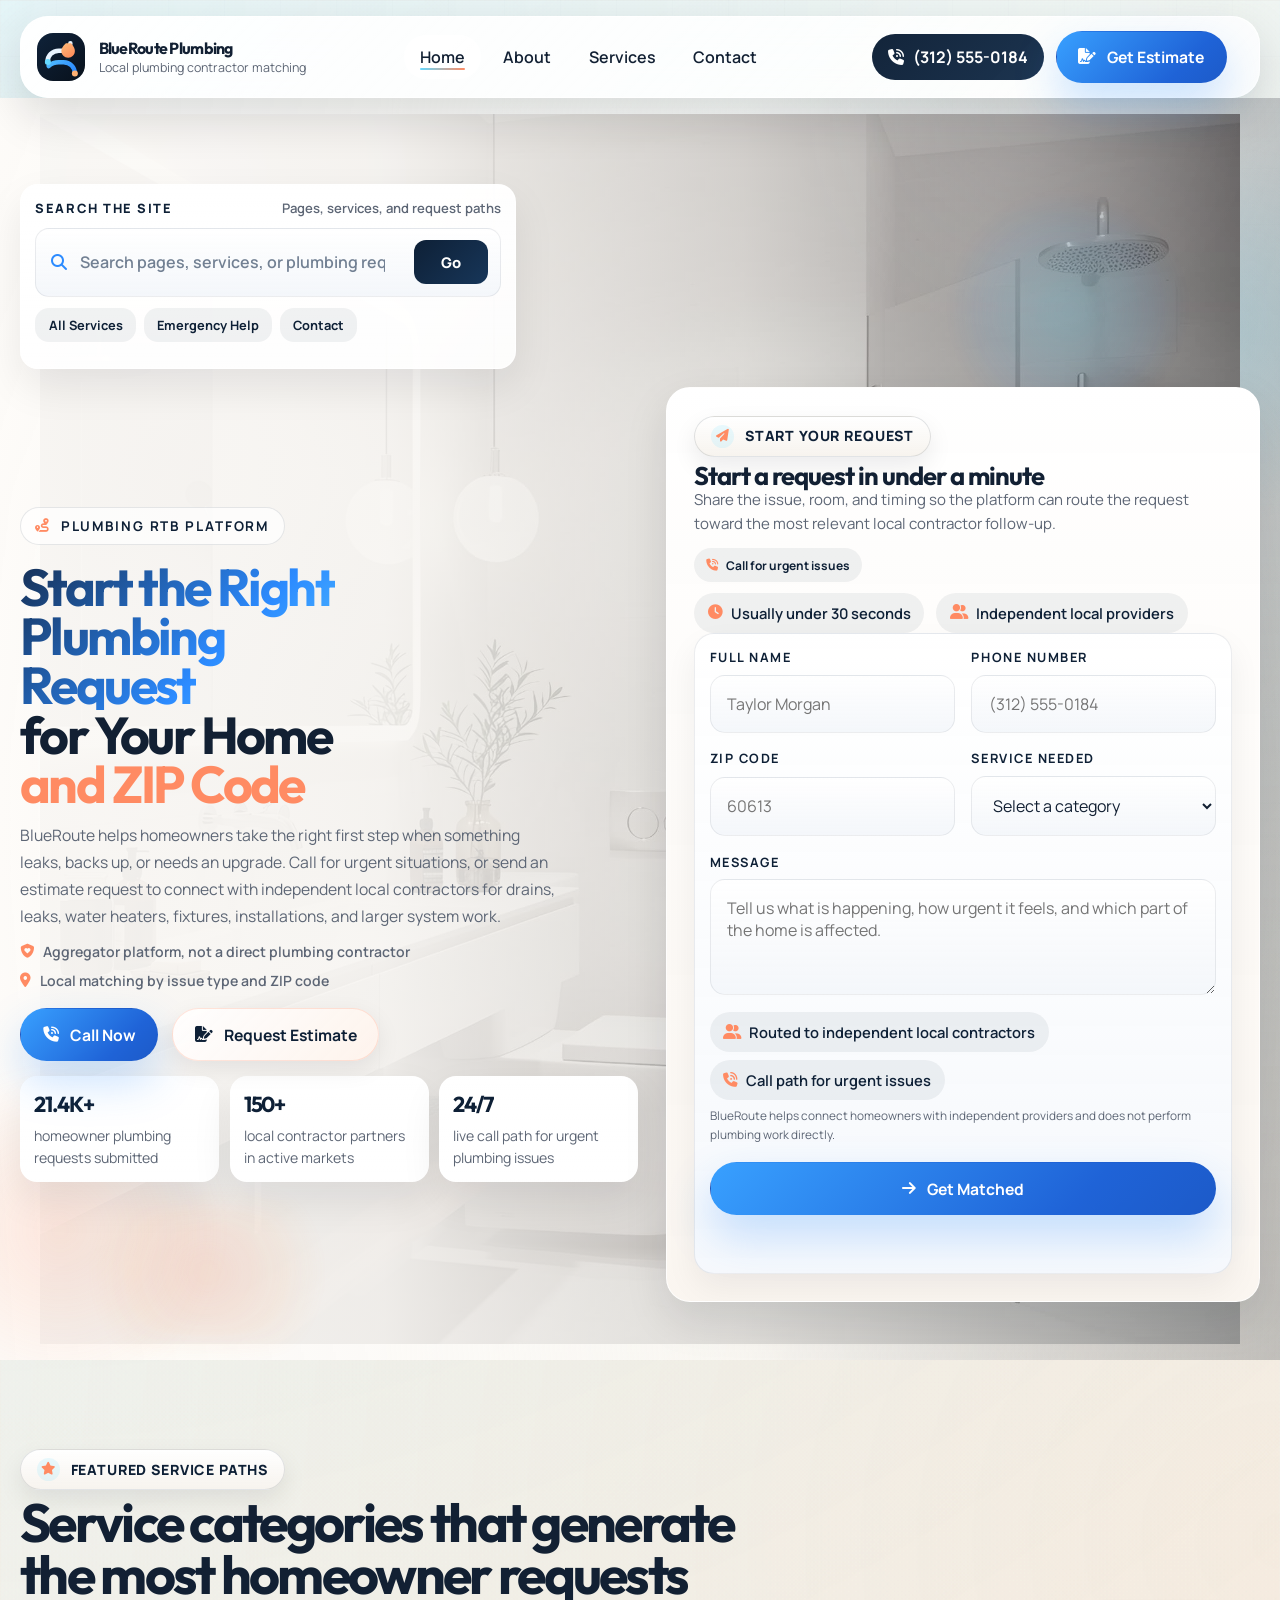
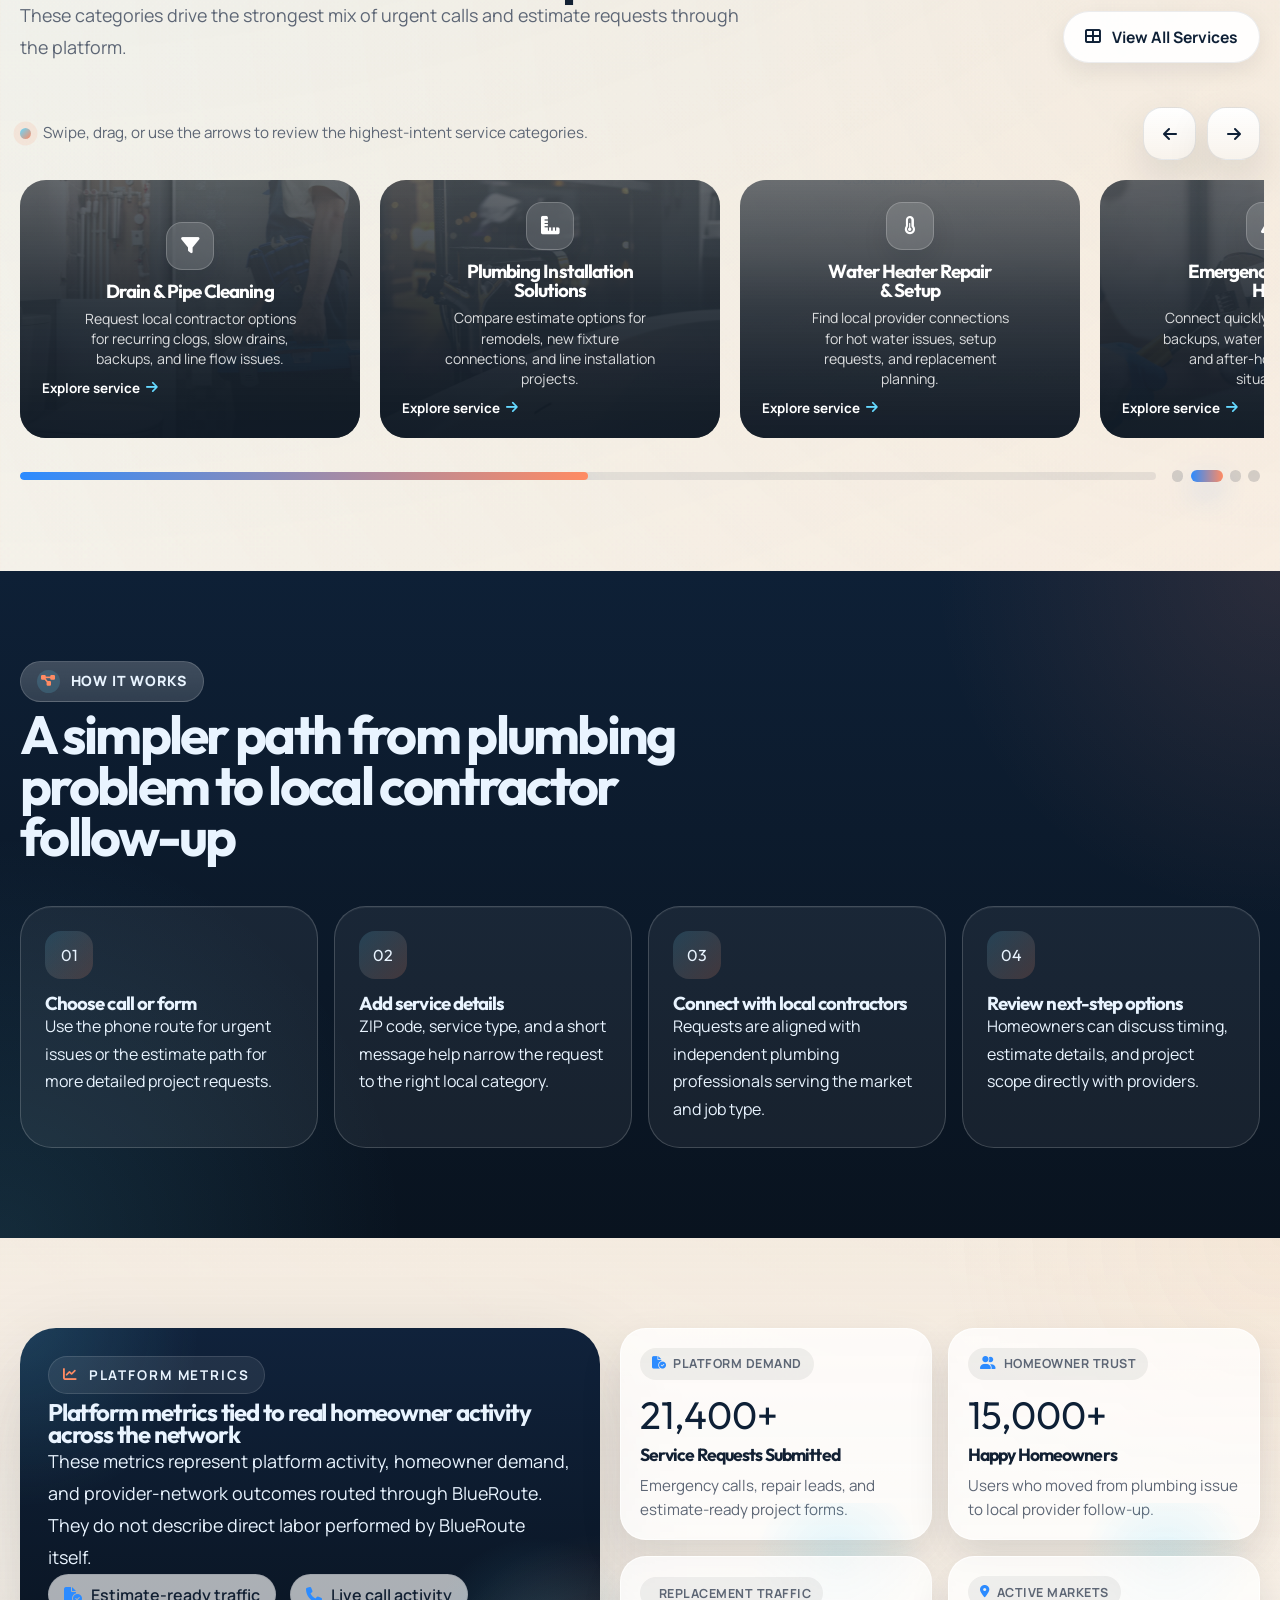
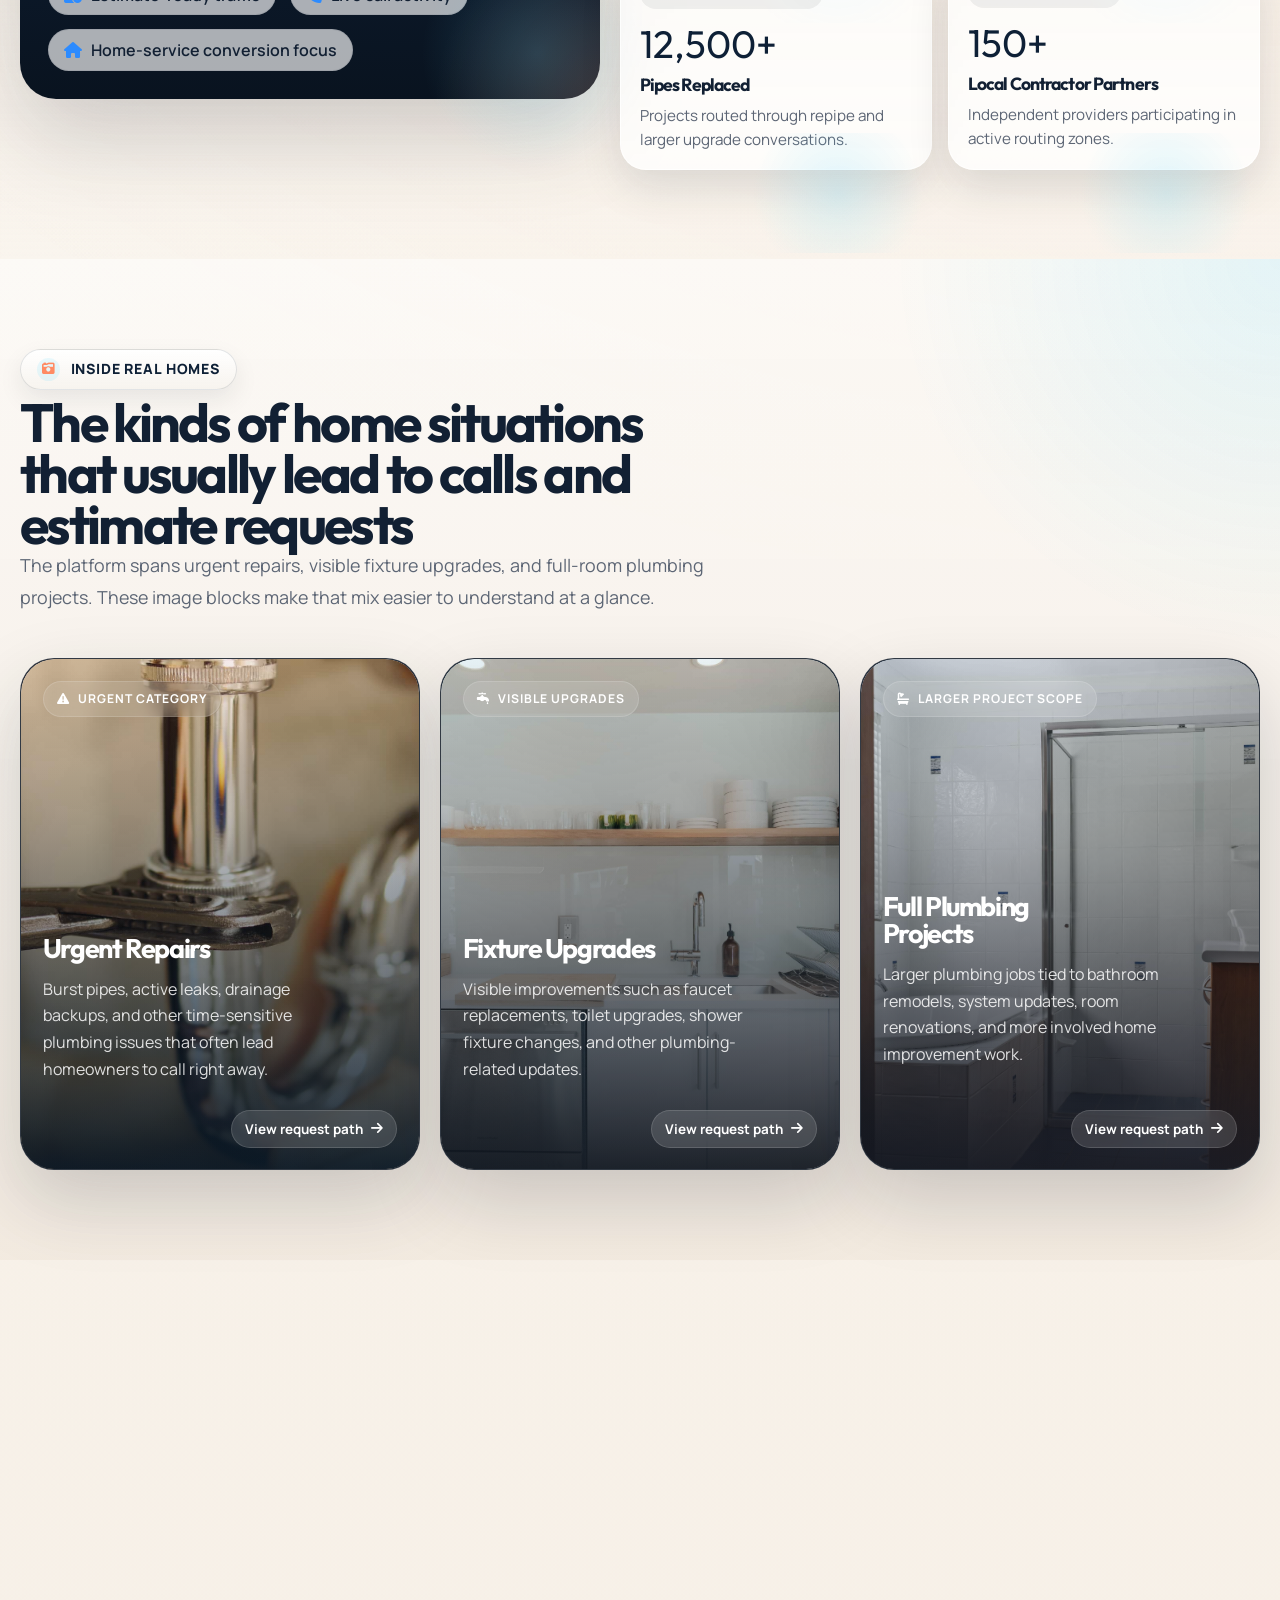
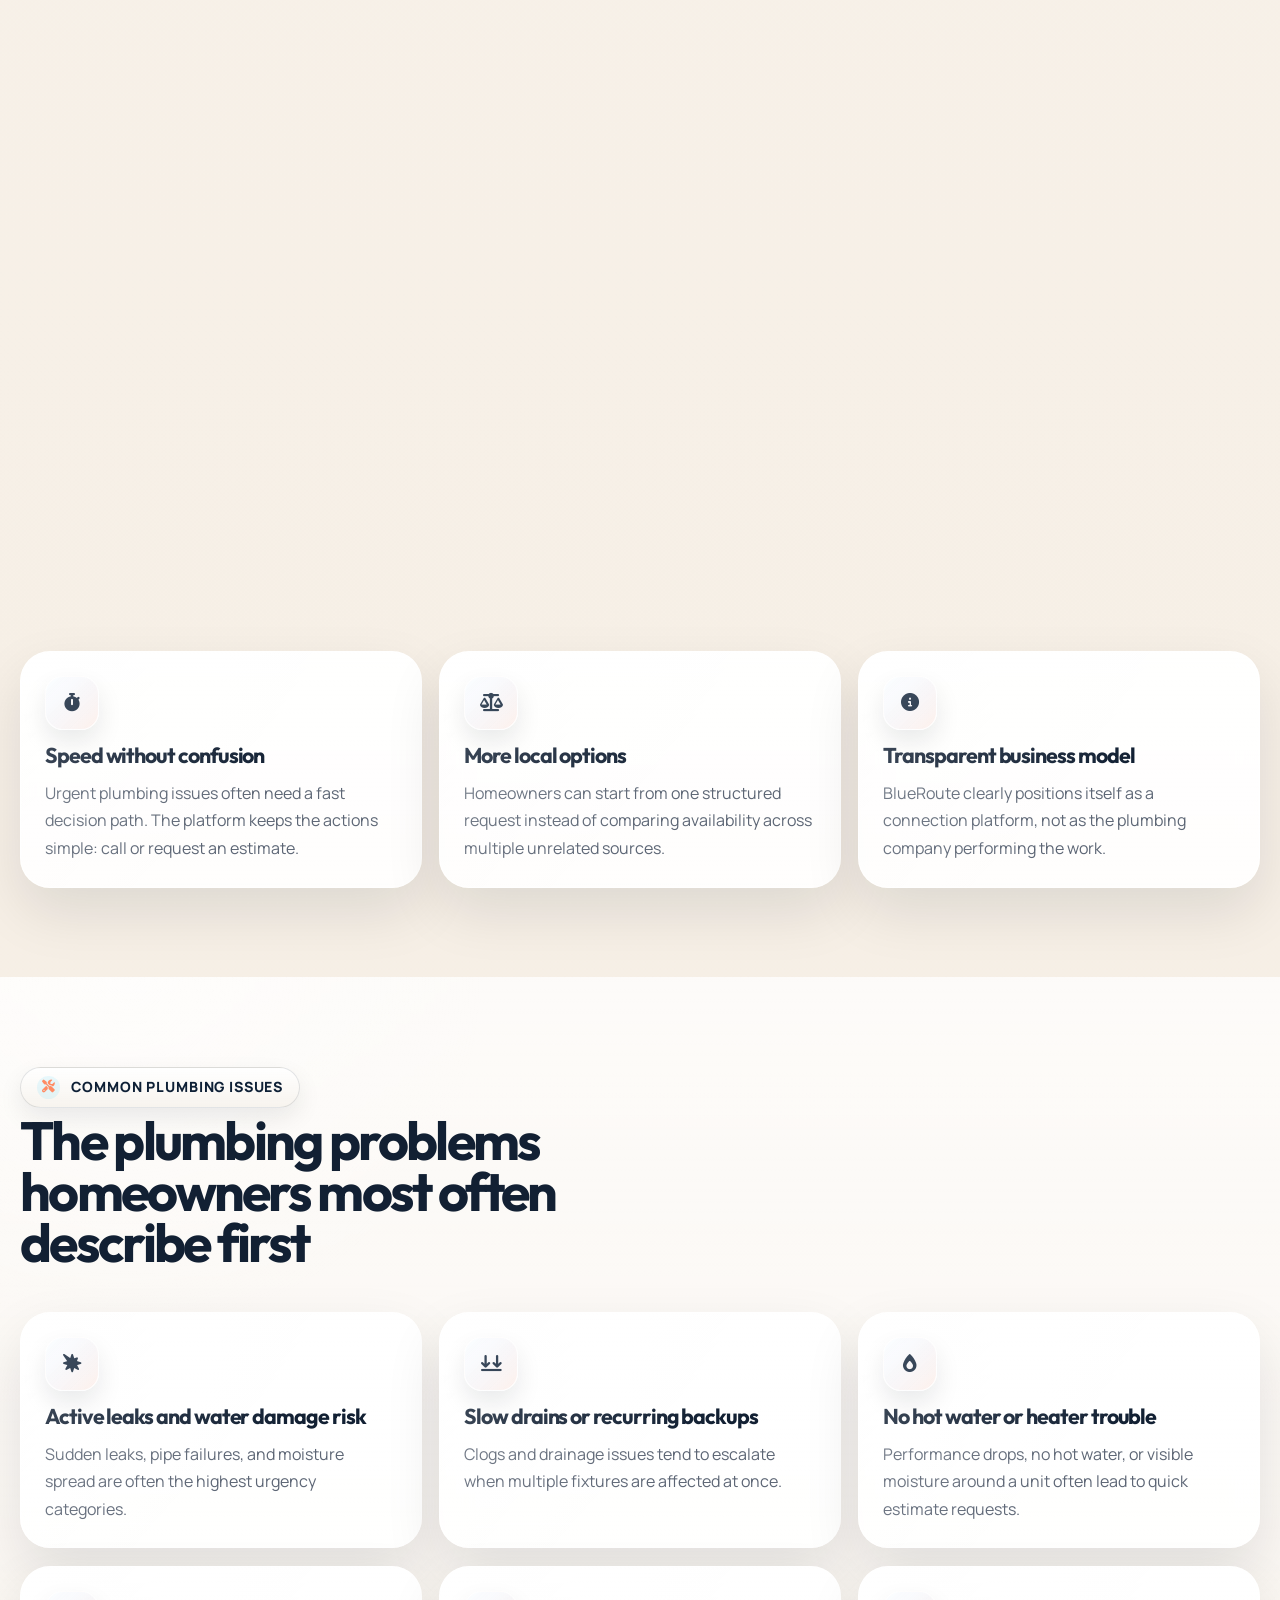
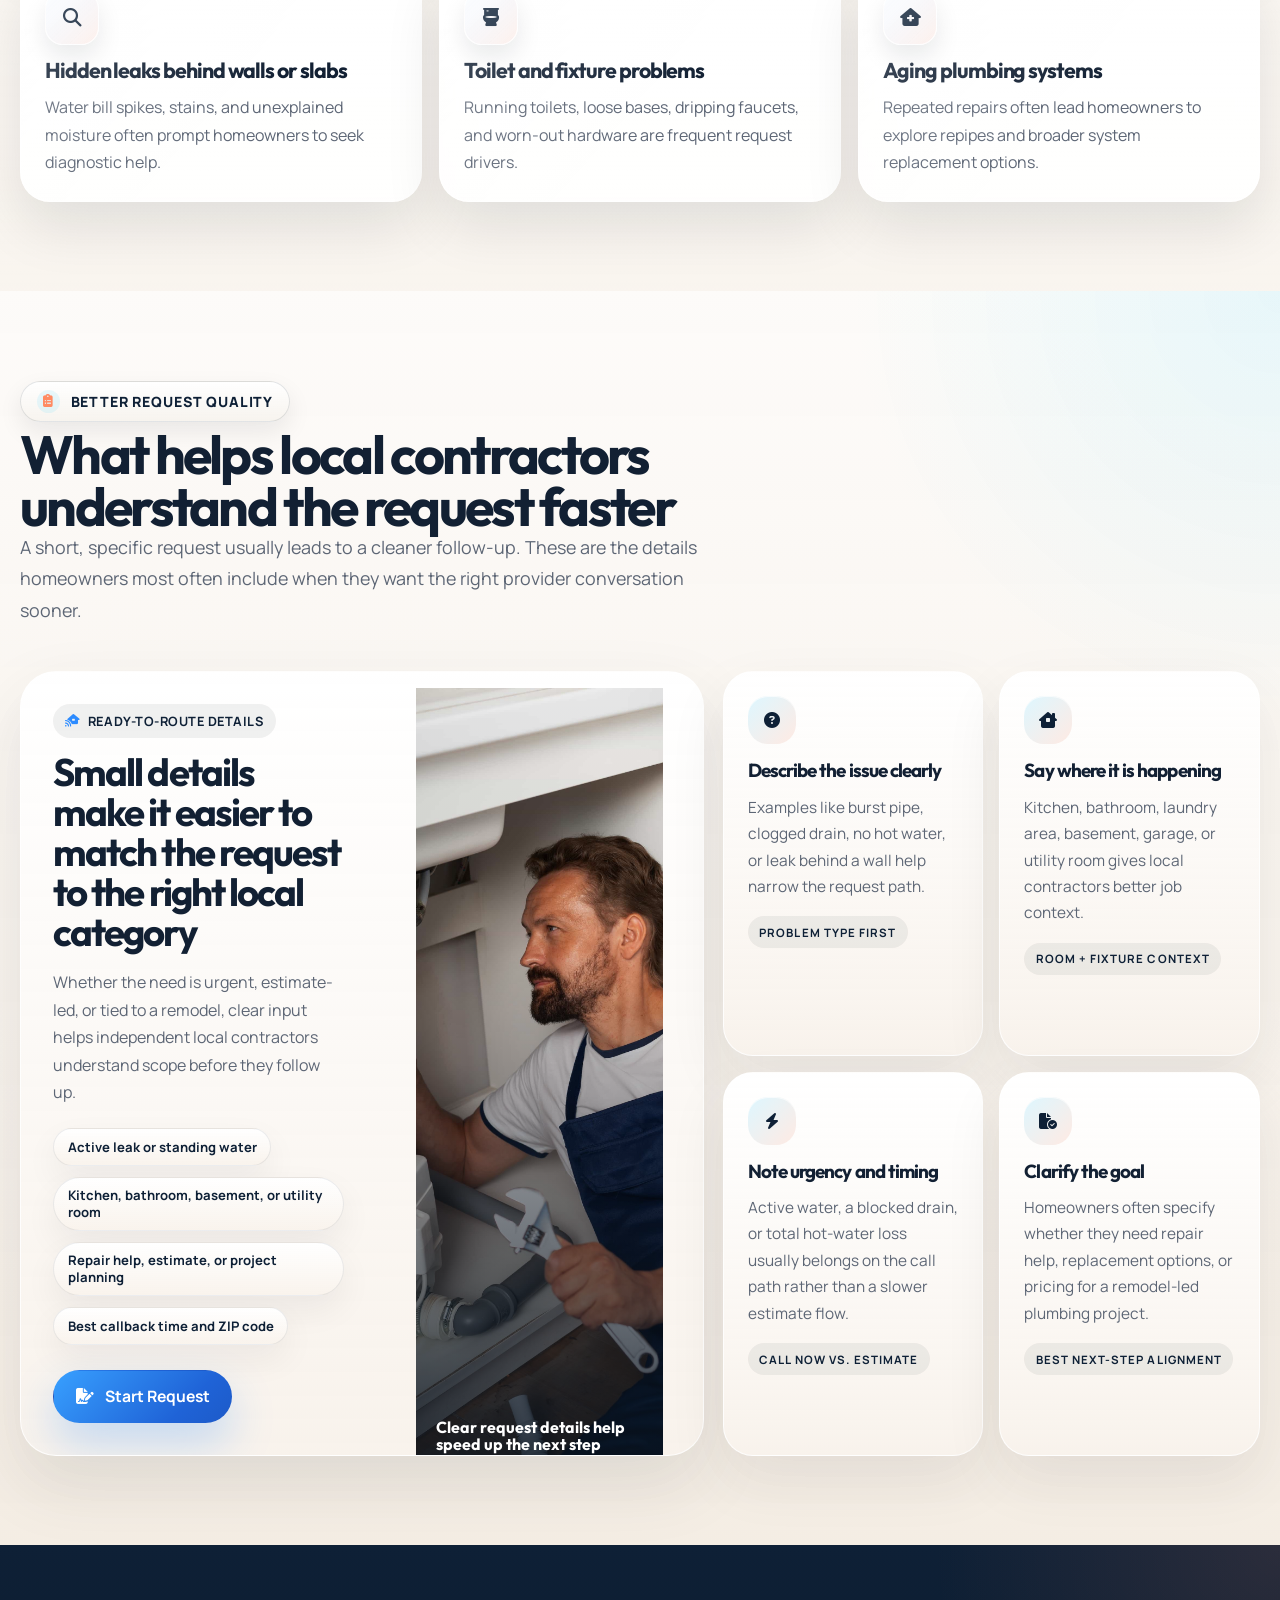
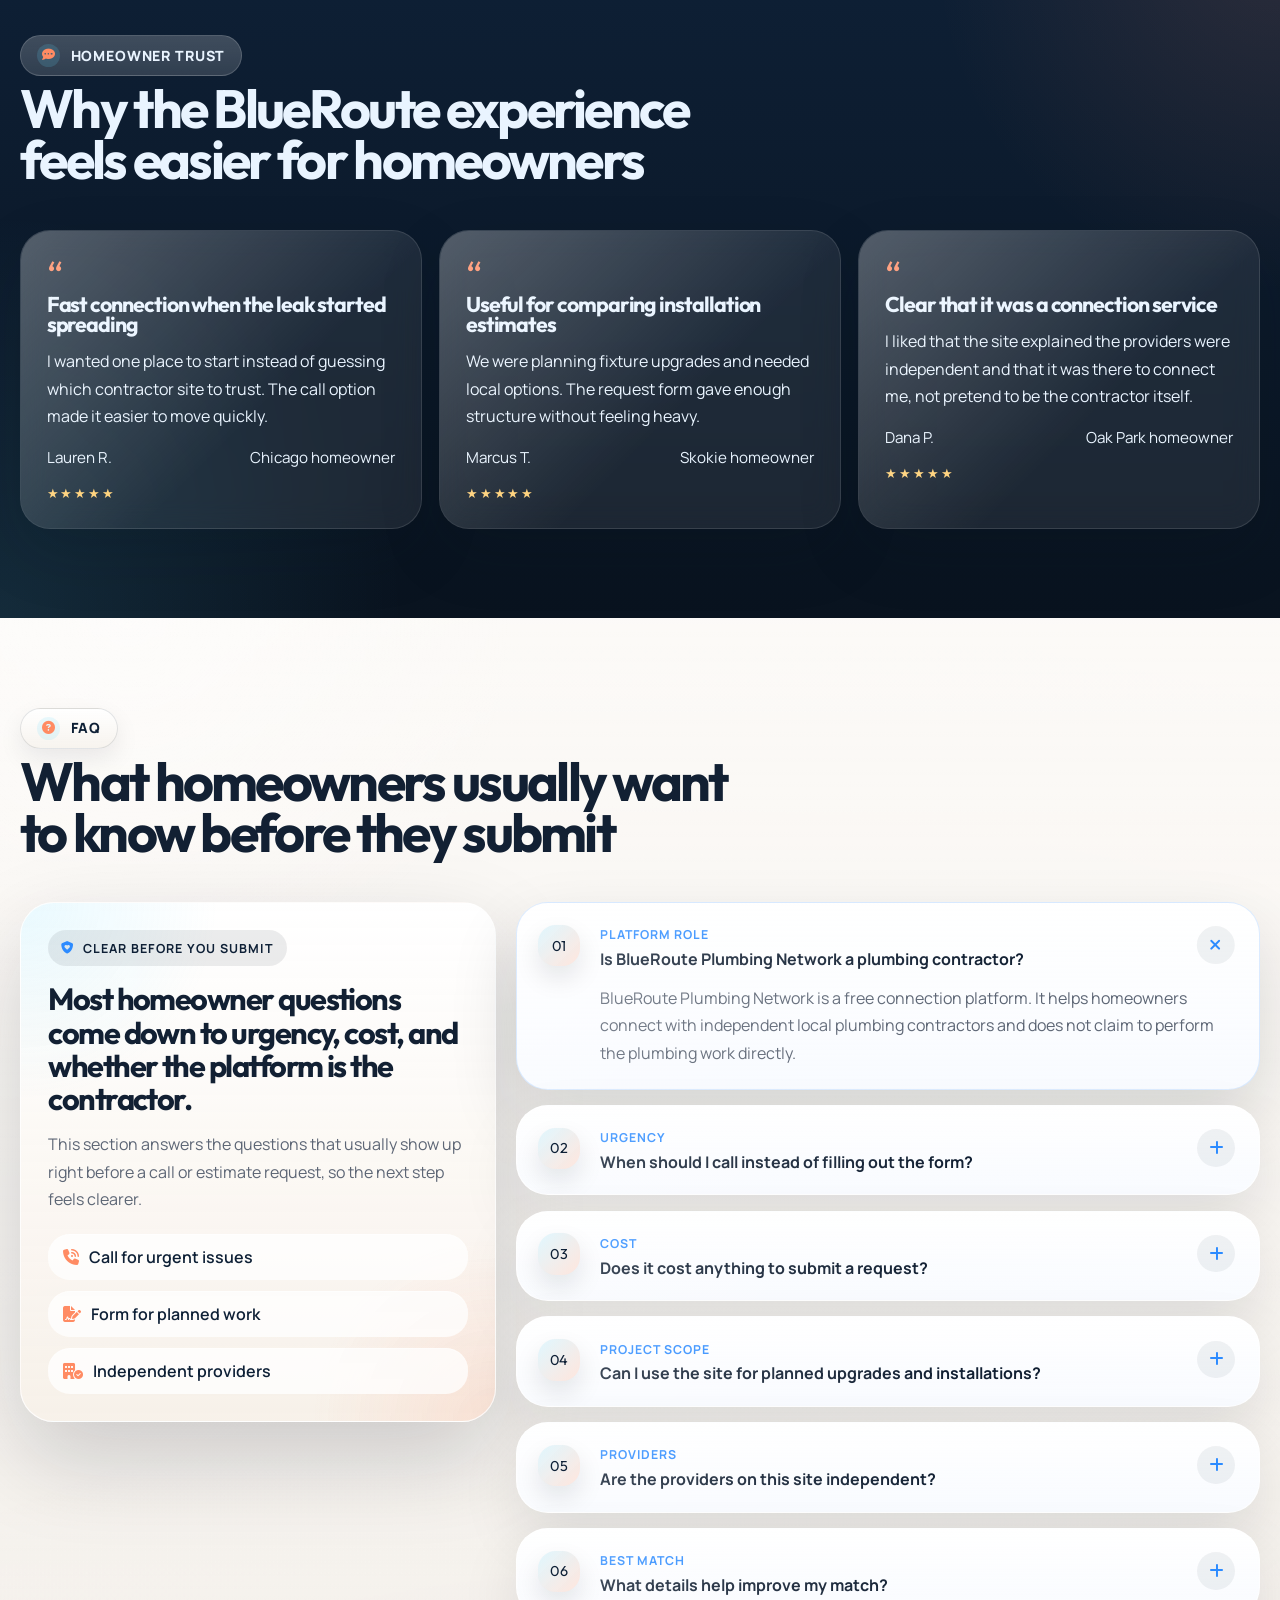
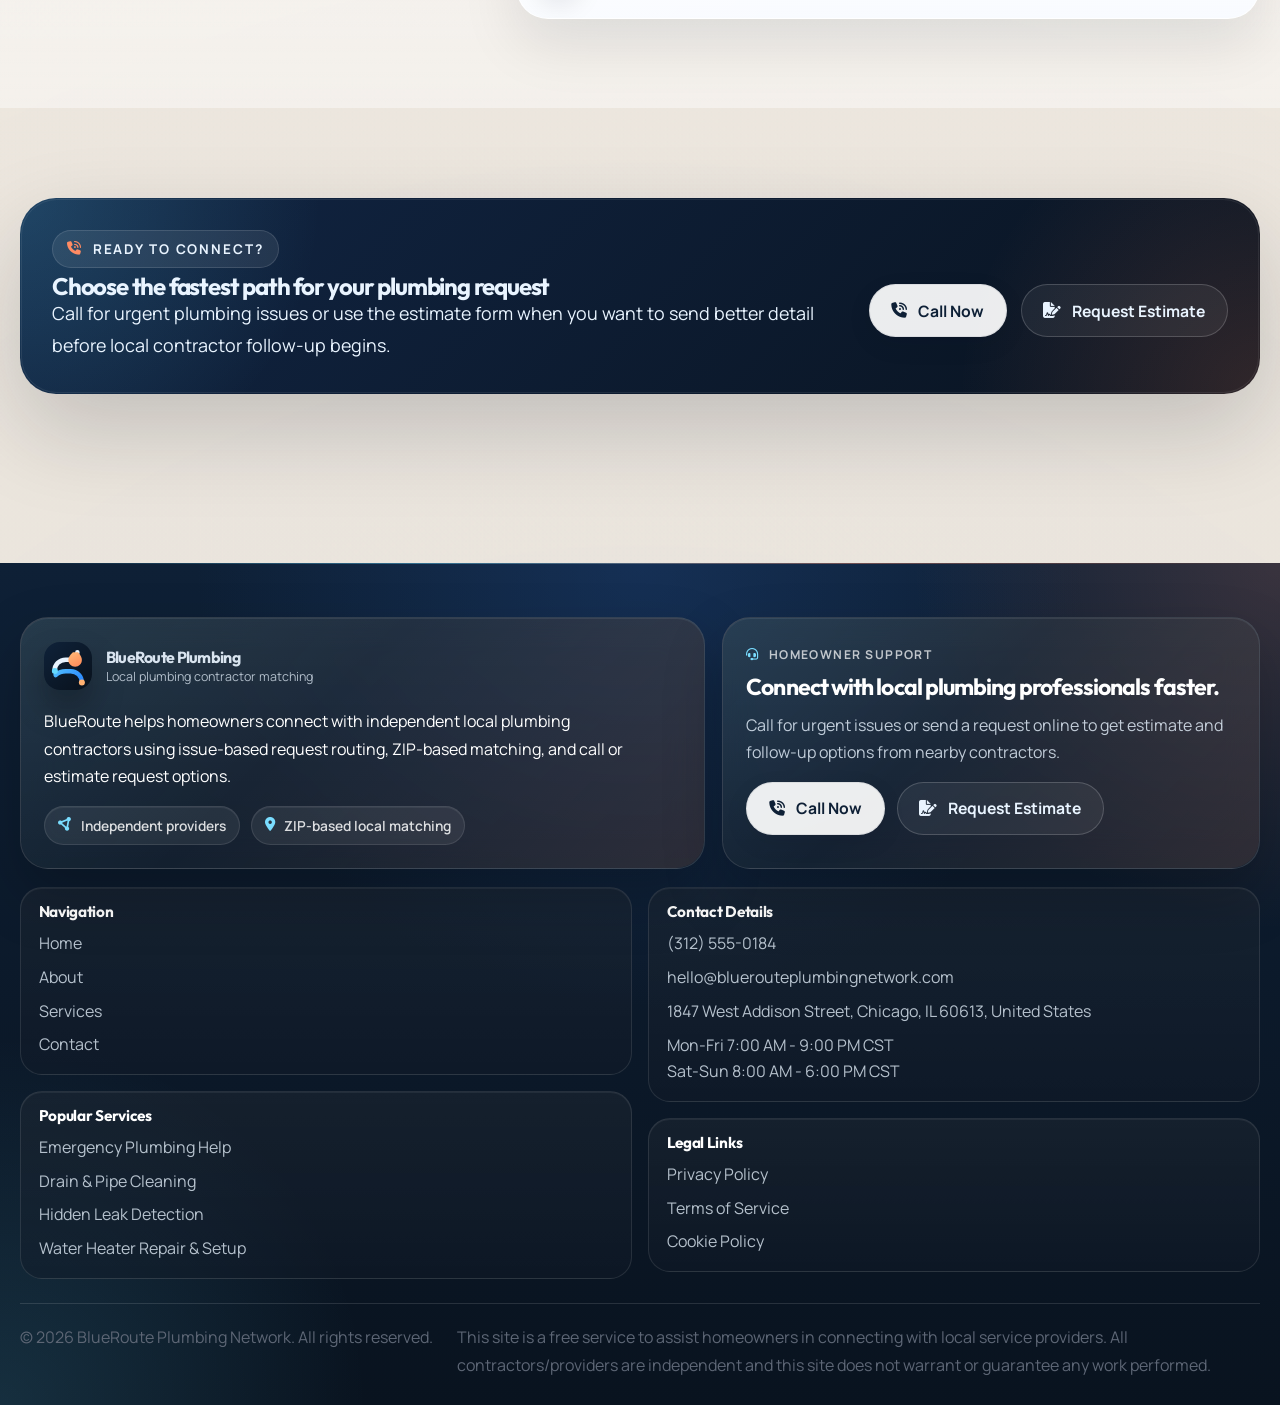
==== index.html @ 2d7f2432 "add structus site, animation and foto" ====
<!DOCTYPE html>
<html lang="en">
  <head>
    <meta charset="UTF-8" />
    <meta name="viewport" content="width=device-width, initial-scale=1.0" />
    <meta
      name="description"
      content="BlueRoute Plumbing Network is a homeowner-focused plumbing request platform for urgent calls, estimate requests, and local contractor matching across leaks, drains, heaters, fixtures, and larger plumbing projects."
    />
    <title>BlueRoute Plumbing Network | Plumbing Request Matching for Homeowners</title>
    <link rel="icon" type="image/svg+xml" href="images/icons/favicon.svg" />
    <link rel="preconnect" href="https://fonts.googleapis.com" />
    <link rel="preconnect" href="https://fonts.gstatic.com" crossorigin />
    <link
      href="https://fonts.googleapis.com/css2?family=Manrope:wght@400;500;600;700;800&family=Outfit:wght@500;600;700;800;900&display=swap"
      rel="stylesheet"
    />
    <link
      rel="stylesheet"
      href="https://cdnjs.cloudflare.com/ajax/libs/font-awesome/6.5.2/css/all.min.css"
    />
    <link rel="stylesheet" href="css/main.css" />
    <link rel="stylesheet" href="css/home.css" />
  </head>
  <body class="home-page">
    <header class="site-header">
      <div class="container header-shell">
        <a class="brand" href="index.html" aria-label="BlueRoute Plumbing home">
          <img src="images/branding/logo-mark.svg" alt="BlueRoute Plumbing logo mark" />
          <div class="brand-text">
            <strong>BlueRoute Plumbing</strong>
            <span>Local plumbing contractor matching</span>
          </div>
        </a>
        <nav class="site-nav" aria-label="Primary navigation" data-menu>
          <div class="nav-list">
            <a class="nav-link is-active" href="index.html" aria-current="page">Home</a>
            <a class="nav-link" href="about.html">About</a>
            <a class="nav-link" href="services.html">Services</a>
            <a class="nav-link" href="contact.html">Contact</a>
          </div>
        </nav>
        <div class="header-actions">
          <a class="phone-chip" href="tel:+13125550184">
            <i class="fa-solid fa-phone-volume"></i>
            (312) 555-0184
          </a>
          <a class="btn btn--primary" href="contact.html#estimate-form">
            <i class="fa-solid fa-file-signature"></i>
            Get Estimate
          </a>
        </div>
        <button
          class="menu-toggle"
          type="button"
          aria-label="Open navigation menu"
          aria-expanded="false"
          data-menu-toggle
        >
          <span></span>
        </button>
      </div>
    </header>

    <main>
      <section class="hero home-hero">
        <div class="home-hero-backdrop" data-hero-slideshow aria-hidden="true">
          <figure class="home-hero-backdrop__slide is-active" data-hero-slide>
            <img
              src="images/home/modern-minimalist-bathroom.jpg"
              alt=""
              loading="eager"
            />
          </figure>
          <figure class="home-hero-backdrop__slide" data-hero-slide>
            <img
              src="images/home/new-kitchen-room.jpg"
              alt=""
              loading="lazy"
            />
          </figure>
          <figure class="home-hero-backdrop__slide" data-hero-slide>
            <img
              src="images/home/plumber-repair-experienced.jpg"
              alt=""
              loading="lazy"
            />
          </figure>
          <figure class="home-hero-backdrop__slide" data-hero-slide>
            <img
              src="images/home/faucet-water-tap.jpg"
              alt=""
              loading="lazy"
            />
          </figure>
          <figure class="home-hero-backdrop__slide" data-hero-slide>
            <img
              src="images/home/master-repeir.jpg"
              alt=""
              loading="lazy"
            />
          </figure>
          <figure class="home-hero-backdrop__slide" data-hero-slide>
            <img
              src="images/home/plumbing-repair-service.jpg"
              alt=""
              loading="lazy"
            />
          </figure>
        </div>
        <div class="hero-accent hero-accent--one" data-parallax="18" aria-hidden="true"></div>
        <div class="hero-accent hero-accent--two" data-parallax="-14" aria-hidden="true"></div>
        <div class="container">
          <div class="hero-search-lane reveal">
            <div class="hero-site-search" data-site-search>
              <div class="hero-site-search__topline">
                <span class="hero-site-search__label">Search The Site</span>
                <span class="hero-site-search__meta">Pages, services, and request paths</span>
              </div>
              <form class="hero-site-search__form" role="search" data-site-search-form>
                <i class="fa-solid fa-magnifying-glass" aria-hidden="true"></i>
                <input
                  id="hero-site-search-input"
                  type="search"
                  name="site_search"
                  placeholder="Search pages, services, or plumbing request types"
                  aria-label="Search pages and services"
                  autocomplete="off"
                  data-site-search-input
                />
                <button class="hero-site-search__button" type="submit">Go</button>
              </form>
              <div class="hero-site-search__quick">
                <a href="services.html">All Services</a>
                <a href="service-pages/emergency-plumbing-help.html">Emergency Help</a>
                <a href="contact.html">Contact</a>
              </div>
              <div class="hero-site-search__results" data-site-search-results hidden></div>
            </div>
          </div>
        </div>
        <div class="container hero-grid">
          <div class="hero-copy reveal">
            <span class="eyebrow"><i class="fa-solid fa-route"></i> Plumbing RTB Platform</span>
            <h1><span>Start the Right Plumbing Request</span> for Your Home <em>and ZIP Code</em></h1>
            <p>
              BlueRoute helps homeowners take the right first step when something leaks, backs up, or needs an upgrade. Call for urgent situations, or send an estimate request to connect with independent local contractors for drains, leaks, water heaters, fixtures, installations, and larger system work.
            </p>
            <div class="hero-trust">
              <span class="trust-text"><i class="fa-solid fa-shield-heart"></i> Aggregator platform, not a direct plumbing contractor</span>
              <span class="trust-text"><i class="fa-solid fa-location-dot"></i> Local matching by issue type and ZIP code</span>
            </div>
            <div class="hero-actions">
              <a class="btn btn--primary" href="tel:+13125550184">
                <i class="fa-solid fa-phone-volume"></i>
                Call Now
              </a>
              <a class="btn btn--secondary" href="#home-estimate-form">
                <i class="fa-solid fa-file-signature"></i>
                Request Estimate
              </a>
            </div>
            <div class="hero-metric-grid">
              <article class="hero-metric-card">
                <strong>21.4K+</strong>
                <span>homeowner plumbing requests submitted</span>
              </article>
              <article class="hero-metric-card">
                <strong>150+</strong>
                <span>local contractor partners in active markets</span>
              </article>
              <article class="hero-metric-card">
                <strong>24/7</strong>
                <span>live call path for urgent plumbing issues</span>
              </article>
            </div>
          </div>

          <div class="hero-side-stack reveal" data-delay="1">
            <div class="form-card home-form-card reveal" data-delay="2">
              <div class="home-form-head">
                <div class="section-copy home-form-copy">
                  <span class="section-kicker"><i class="fa-solid fa-paper-plane"></i> Start Your Request</span>
                  <h2>Start a request in under a minute</h2>
                  <p class="lede">Share the issue, room, and timing so the platform can route the request toward the most relevant local contractor follow-up.</p>
                </div>
                <a class="home-form-inline-call" href="tel:+13125550184">
                  <i class="fa-solid fa-phone-volume"></i>
                  Call for urgent issues
                </a>
              </div>
              <div class="form-note-row home-form-note-row">
                <span class="form-note-chip"><i class="fa-solid fa-clock"></i> Usually under 30 seconds</span>
                <span class="form-note-chip"><i class="fa-solid fa-user-group"></i> Independent local providers</span>
              </div>
              <form class="lead-form lead-form--panel home-lead-form" data-form id="home-estimate-form" novalidate>
                <div class="form-grid home-form-grid">
                  <div class="field">
                    <label for="home-full-name">Full Name</label>
                    <input id="home-full-name" name="full_name" type="text" placeholder="Taylor Morgan" />
                  </div>
                  <div class="field">
                    <label for="home-phone-number">Phone Number</label>
                    <input id="home-phone-number" name="phone_number" type="tel" placeholder="(312) 555-0184" />
                  </div>
                  <div class="field">
                    <label for="home-zip-code">ZIP Code</label>
                    <input id="home-zip-code" name="zip_code" type="text" placeholder="60613" />
                  </div>
                  <div class="field">
                    <label for="home-service-needed">Service Needed</label>
                    <select id="home-service-needed" name="service_needed">
                      <option value="">Select a category</option>
                      <option>Emergency Plumbing Help</option>
                      <option>Drain &amp; Pipe Cleaning</option>
                      <option>Plumbing Installation Solutions</option>
                      <option>Plumbing System Replacement</option>
                      <option>Leak Detection Services</option>
                      <option>Water Heater Repair &amp; Setup</option>
                      <option>Toilet Repair &amp; Installation</option>
                      <option>Faucet &amp; Fixture Upgrades</option>
                    </select>
                  </div>
                  <div class="field field--full">
                    <label for="home-message">Message</label>
                    <textarea
                      id="home-message"
                      name="message"
                      placeholder="Tell us what is happening, how urgent it feels, and which part of the home is affected."
                    ></textarea>
                  </div>
                </div>
                <div class="home-form-footer">
                  <div class="form-meta-row home-form-meta">
                    <span><i class="fa-solid fa-user-group"></i> Routed to independent local contractors</span>
                    <span><i class="fa-solid fa-phone-volume"></i> Call path for urgent issues</span>
                  </div>
                  <p class="home-form-disclaimer">
                    BlueRoute helps connect homeowners with independent providers and does not perform plumbing work directly.
                  </p>
                </div>
                <button class="btn btn--primary btn--block home-form-submit" type="submit">
                  <i class="fa-solid fa-arrow-right"></i>
                  Get Matched
                </button>
                <p class="form-status" role="status" aria-live="polite"></p>
              </form>
            </div>
          </div>
        </div>
      </section>

      <section class="section home-featured-services">
        <div class="container">
          <div class="section-head reveal">
            <div class="section-copy">
              <span class="section-kicker"><i class="fa-solid fa-star"></i> Featured Service Paths</span>
              <h2>Service categories that generate the most homeowner requests</h2>
              <p class="lede">
                These categories drive the strongest mix of urgent calls and estimate requests through the platform.
              </p>
            </div>
            <a class="btn btn--light" href="services.html">
              <i class="fa-solid fa-table-cells-large"></i>
              View All Services
            </a>
          </div>
          <div class="service-carousel reveal" data-service-carousel>
            <div class="service-carousel__toolbar">
              <p class="service-carousel__hint">
                <span class="service-carousel__hint-dot" aria-hidden="true"></span>
                Swipe, drag, or use the arrows to review the highest-intent service categories.
              </p>
              <div class="service-carousel__controls" role="group" aria-label="Featured services carousel controls">
                <button class="service-carousel__button" type="button" data-carousel-prev aria-label="Show previous service">
                  <i class="fa-solid fa-arrow-left"></i>
                </button>
                <button class="service-carousel__button" type="button" data-carousel-next aria-label="Show next service">
                  <i class="fa-solid fa-arrow-right"></i>
                </button>
              </div>
            </div>
            <div
              class="service-carousel__viewport"
              data-carousel-viewport
              tabindex="0"
              role="region"
              aria-label="Featured plumbing service categories"
            >
              <div class="service-grid service-carousel__track">
                <article class="card--service reveal">
                  <figure class="media-tile media-tile--card">
                    <img
                      src="images/home/system-house-checks.jpg"
                      alt="Home systems inspection context with plumbing request relevance"
                      loading="lazy"
                    />
                  </figure>
                  <div class="icon-badge"><i class="fa-solid fa-triangle-exclamation"></i></div>
                  <h3>Emergency Plumbing Help</h3>
                  <p>Connect quickly for urgent leaks, backups, water shutoff concerns, and after-hours plumbing situations.</p>
                  <a class="card-link" href="service-pages/emergency-plumbing-help.html">
                    Explore service
                    <i class="fa-solid fa-arrow-right"></i>
                  </a>
                </article>
                <article class="card--service reveal" data-delay="1">
                  <figure class="media-tile media-tile--card">
                    <img
                      src="images/home/plumber-working-house.jpg"
                      alt="Plumber working inside a home on a residential plumbing issue"
                      loading="lazy"
                    />
                  </figure>
                  <div class="icon-badge"><i class="fa-solid fa-filter"></i></div>
                  <h3>Drain &amp; Pipe Cleaning</h3>
                  <p>Request local contractor options for recurring clogs, slow drains, backups, and line flow issues.</p>
                  <a class="card-link" href="service-pages/drain-pipe-cleaning.html">
                    Explore service
                    <i class="fa-solid fa-arrow-right"></i>
                  </a>
                </article>
                <article class="card--service reveal" data-delay="2">
                  <figure class="media-tile media-tile--card">
                    <img
                      src="images/home/moder-bathroom.jpg"
                      alt="Modern bathroom interior suited to plumbing installation and upgrade requests"
                      loading="lazy"
                    />
                  </figure>
                  <div class="icon-badge"><i class="fa-solid fa-ruler-combined"></i></div>
                  <h3>Plumbing Installation Solutions</h3>
                  <p>Compare estimate options for remodels, new fixture connections, and line installation projects.</p>
                  <a class="card-link" href="service-pages/plumbing-installation.html">
                    Explore service
                    <i class="fa-solid fa-arrow-right"></i>
                  </a>
                </article>
                <article class="card--service reveal" data-delay="3">
                  <figure class="media-tile media-tile--card">
                    <img
                      src="images/home/master-repeir.jpg"
                      alt="Plumbing repair work in progress inside a residential property"
                      loading="lazy"
                    />
                  </figure>
                  <div class="icon-badge"><i class="fa-solid fa-temperature-half"></i></div>
                  <h3>Water Heater Repair &amp; Setup</h3>
                  <p>Find local provider connections for hot water issues, setup requests, and replacement planning.</p>
                  <a class="card-link" href="service-pages/water-heater-repair-setup.html">
                    Explore service
                    <i class="fa-solid fa-arrow-right"></i>
                  </a>
                </article>
              </div>
            </div>
            <div class="service-carousel__footer">
              <div class="service-carousel__progress" aria-hidden="true">
                <span data-carousel-progress></span>
              </div>
              <div class="service-carousel__dots" data-carousel-dots role="group" aria-label="Featured services navigation"></div>
            </div>
          </div>
        </div>
      </section>

      <section class="section section--ink">
        <div class="container">
          <div class="section-head reveal">
            <div class="section-copy">
              <span class="section-kicker"><i class="fa-solid fa-diagram-project"></i> How It Works</span>
              <h2>A simpler path from plumbing problem to local contractor follow-up</h2>
            </div>
          </div>
          <div class="process-grid">
            <article class="process-card reveal">
              <div class="step-index">01</div>
              <h3>Choose call or form</h3>
              <p>Use the phone route for urgent issues or the estimate path for more detailed project requests.</p>
            </article>
            <article class="process-card reveal" data-delay="1">
              <div class="step-index">02</div>
              <h3>Add service details</h3>
              <p>ZIP code, service type, and a short message help narrow the request to the right local category.</p>
            </article>
            <article class="process-card reveal" data-delay="2">
              <div class="step-index">03</div>
              <h3>Connect with local contractors</h3>
              <p>Requests are aligned with independent plumbing professionals serving the market and job type.</p>
            </article>
            <article class="process-card reveal" data-delay="3">
              <div class="step-index">04</div>
              <h3>Review next-step options</h3>
              <p>Homeowners can discuss timing, estimate details, and project scope directly with providers.</p>
            </article>
          </div>
        </div>
      </section>

      <section class="section section--sand">
        <div class="container stats-wrap">
          <div class="stats-panel reveal">
            <span class="eyebrow"><i class="fa-solid fa-chart-line"></i> Platform Metrics</span>
            <h2>Platform metrics tied to real homeowner activity across the network</h2>
            <p class="lede">
              These metrics represent platform activity, homeowner demand, and provider-network outcomes routed through BlueRoute. They do not describe direct labor performed by BlueRoute itself.
            </p>
            <div class="pill-row">
              <span class="pill"><i class="fa-solid fa-file-circle-check"></i> Estimate-ready traffic</span>
              <span class="pill"><i class="fa-solid fa-phone"></i> Live call activity</span>
              <span class="pill"><i class="fa-solid fa-house"></i> Home-service conversion focus</span>
            </div>
          </div>
          <div class="stats-grid">
            <article class="stat-card stat-card--compact reveal">
              <span class="stat-chip"><i class="fa-solid fa-file-circle-check"></i> Platform demand</span>
              <span class="stat-value" data-counter="21400" data-suffix="+">0</span>
              <h3>Service Requests Submitted</h3>
              <p class="stat-note">Emergency calls, repair leads, and estimate-ready project forms.</p>
            </article>
            <article class="stat-card stat-card--compact reveal" data-delay="1">
              <span class="stat-chip"><i class="fa-solid fa-user-group"></i> Homeowner trust</span>
              <span class="stat-value" data-counter="15000" data-suffix="+">0</span>
              <h3>Happy Homeowners</h3>
              <p class="stat-note">Users who moved from plumbing issue to local provider follow-up.</p>
            </article>
            <article class="stat-card stat-card--compact reveal" data-delay="2">
              <span class="stat-chip"><i class="fa-solid fa-pipe-section"></i> Replacement traffic</span>
              <span class="stat-value" data-counter="12500" data-suffix="+">0</span>
              <h3>Pipes Replaced</h3>
              <p class="stat-note">Projects routed through repipe and larger upgrade conversations.</p>
            </article>
            <article class="stat-card stat-card--compact reveal" data-delay="3">
              <span class="stat-chip"><i class="fa-solid fa-location-dot"></i> Active markets</span>
              <span class="stat-value" data-counter="150" data-suffix="+">0</span>
              <h3>Local Contractor Partners</h3>
              <p class="stat-note">Independent providers participating in active routing zones.</p>
            </article>
          </div>
        </div>
      </section>

      <section class="section home-photo-trust">
        <div class="container">
          <div class="section-head reveal">
            <div class="section-copy">
              <span class="section-kicker"><i class="fa-solid fa-camera-retro"></i> Inside Real Homes</span>
              <h2>The kinds of home situations that usually lead to calls and estimate requests</h2>
              <p class="lede">The platform spans urgent repairs, visible fixture upgrades, and full-room plumbing projects. These image blocks make that mix easier to understand at a glance.</p>
            </div>
          </div>
          <div class="situation-grid">
            <a class="situation-card situation-card--urgent reveal" href="service-pages/emergency-plumbing-help.html">
              <figure class="media-tile situation-card__media">
                <img
                  src="images/home/plumbing-repair-service.jpg"
                  alt="Plumbing work under a sink during an active residential issue"
                  loading="lazy"
                />
              </figure>
              <div class="situation-card__content">
                <span class="situation-card__eyebrow"><i class="fa-solid fa-triangle-exclamation"></i> Urgent category</span>
                <div class="situation-card__body">
                  <h3>Urgent Repairs</h3>
                  <p>
                    Burst pipes, active leaks, drainage backups, and other time-sensitive plumbing issues that often lead homeowners to call right away.
                  </p>
                </div>
                <div class="situation-card__footer">
                  <span class="situation-card__detail">Leaks, backups, burst pipes</span>
                  <span class="situation-card__hint">View request path <i class="fa-solid fa-arrow-right"></i></span>
                </div>
              </div>
            </a>

            <a class="situation-card situation-card--fixtures reveal" data-delay="1" href="service-pages/faucet-fixture-services.html">
              <figure class="media-tile situation-card__media">
                <img
                  src="images/home/kitchen.jpg"
                  alt="Modern faucet installation in a premium kitchen sink"
                  loading="lazy"
                />
              </figure>
              <div class="situation-card__content">
                <span class="situation-card__eyebrow"><i class="fa-solid fa-faucet-drip"></i> Visible upgrades</span>
                <div class="situation-card__body">
                  <h3>Fixture Upgrades</h3>
                  <p>
                    Visible improvements such as faucet replacements, toilet upgrades, shower fixture changes, and other plumbing-related updates.
                  </p>
                </div>
                <div class="situation-card__footer">
                  <span class="situation-card__detail">Faucets, toilets, shower fixtures</span>
                  <span class="situation-card__hint">View request path <i class="fa-solid fa-arrow-right"></i></span>
                </div>
              </div>
            </a>

            <a class="situation-card situation-card--projects reveal" data-delay="2" href="service-pages/plumbing-installation.html">
              <figure class="media-tile situation-card__media">
                <img
                  src="images/home/bathroom.jpg"
                  alt="Bathroom renovation with new sink, shower, and plumbing installation context"
                  loading="lazy"
                />
              </figure>
              <div class="situation-card__content">
                <span class="situation-card__eyebrow"><i class="fa-solid fa-bath"></i> Larger project scope</span>
                <div class="situation-card__body">
                  <h3>Full Plumbing Projects</h3>
                  <p>
                    Larger plumbing jobs tied to bathroom remodels, system updates, room renovations, and more involved home improvement work.
                  </p>
                </div>
                <div class="situation-card__footer">
                  <span class="situation-card__detail">Remodels, installations, room upgrades</span>
                  <span class="situation-card__hint">View request path <i class="fa-solid fa-arrow-right"></i></span>
                </div>
              </div>
            </a>
          </div>
        </div>
      </section>

      <section class="section">
        <div class="container">
          <div class="section-head reveal">
            <div class="section-copy">
              <span class="section-kicker"><i class="fa-solid fa-house-circle-check"></i> Why Homeowners Use It</span>
              <h2>Why homeowners use BlueRoute instead of bouncing between contractor websites</h2>
            </div>
          </div>
          <div class="benefit-showcase">
            <figure class="media-tile media-tile--showcase is-tall reveal" data-overlay-link="services.html" data-overlay-label="View services">
              <img
                src="images/home/plumbing-professional.jpg"
                alt="Plumbing professional working on a pipe connection in a residential setting"
                loading="lazy"
              />
              <figcaption class="media-overlay">
                <strong>Built for high-intent homeowners</strong>
                <span>Designed around urgent calls, structured estimate requests, and local contractor follow-up.</span>
              </figcaption>
            </figure>
            <article class="content-card benefit-showcase-copy reveal" data-delay="1">
              <span class="section-kicker"><i class="fa-solid fa-sparkles"></i> Platform Advantage</span>
              <h3>A category-led platform helps homeowners sort the issue before committing to the next call</h3>
              <p class="lede">BlueRoute is designed to feel more useful than a generic directory. The homeowner can describe the actual problem, choose the right category, and start the next conversation with better urgency and scope context.</p>
              <ul class="stack-list" style="margin-top: 1.1rem">
                <li><i class="fa-solid fa-check"></i><span>Service categories built around real homeowner intent, not vague directory browsing.</span></li>
                <li><i class="fa-solid fa-check"></i><span>Local routing language that supports both urgent repair needs and estimate-led upgrades.</span></li>
                <li><i class="fa-solid fa-check"></i><span>Clear aggregator positioning so expectations stay accurate before the provider conversation begins.</span></li>
              </ul>
            </article>
          </div>
          <div class="benefit-grid">
            <article class="card reveal">
              <div class="icon-badge"><i class="fa-solid fa-stopwatch"></i></div>
              <h3>Speed without confusion</h3>
              <p>Urgent plumbing issues often need a fast decision path. The platform keeps the actions simple: call or request an estimate.</p>
            </article>
            <article class="card reveal" data-delay="1">
              <div class="icon-badge"><i class="fa-solid fa-scale-balanced"></i></div>
              <h3>More local options</h3>
              <p>Homeowners can start from one structured request instead of comparing availability across multiple unrelated sources.</p>
            </article>
            <article class="card reveal" data-delay="2">
              <div class="icon-badge"><i class="fa-solid fa-circle-info"></i></div>
              <h3>Transparent business model</h3>
              <p>BlueRoute clearly positions itself as a connection platform, not as the plumbing company performing the work.</p>
            </article>
          </div>
        </div>
      </section>

      <section class="section section--light">
        <div class="container">
          <div class="section-head reveal">
            <div class="section-copy">
              <span class="section-kicker"><i class="fa-solid fa-screwdriver-wrench"></i> Common Plumbing Issues</span>
              <h2>The plumbing problems homeowners most often describe first</h2>
            </div>
          </div>
          <div class="issue-grid">
            <article class="card reveal">
              <div class="icon-badge"><i class="fa-solid fa-burst"></i></div>
              <h3>Active leaks and water damage risk</h3>
              <p>Sudden leaks, pipe failures, and moisture spread are often the highest urgency categories.</p>
            </article>
            <article class="card reveal" data-delay="1">
              <div class="icon-badge"><i class="fa-solid fa-arrows-down-to-line"></i></div>
              <h3>Slow drains or recurring backups</h3>
              <p>Clogs and drainage issues tend to escalate when multiple fixtures are affected at once.</p>
            </article>
            <article class="card reveal" data-delay="2">
              <div class="icon-badge"><i class="fa-solid fa-fire-flame-simple"></i></div>
              <h3>No hot water or heater trouble</h3>
              <p>Performance drops, no hot water, or visible moisture around a unit often lead to quick estimate requests.</p>
            </article>
            <article class="card reveal">
              <div class="icon-badge"><i class="fa-solid fa-magnifying-glass"></i></div>
              <h3>Hidden leaks behind walls or slabs</h3>
              <p>Water bill spikes, stains, and unexplained moisture often prompt homeowners to seek diagnostic help.</p>
            </article>
            <article class="card reveal" data-delay="1">
              <div class="icon-badge"><i class="fa-solid fa-toilet"></i></div>
              <h3>Toilet and fixture problems</h3>
              <p>Running toilets, loose bases, dripping faucets, and worn-out hardware are frequent request drivers.</p>
            </article>
            <article class="card reveal" data-delay="2">
              <div class="icon-badge"><i class="fa-solid fa-house-medical"></i></div>
              <h3>Aging plumbing systems</h3>
              <p>Repeated repairs often lead homeowners to explore repipes and broader system replacement options.</p>
            </article>
          </div>
        </div>
      </section>

      <section class="section request-readiness-section">
        <div class="container">
          <div class="section-head reveal">
            <div class="section-copy">
              <span class="section-kicker"><i class="fa-solid fa-clipboard-list"></i> Better Request Quality</span>
              <h2>What helps local contractors understand the request faster</h2>
              <p class="lede">
                A short, specific request usually leads to a cleaner follow-up. These are the details homeowners most often include when they want the right provider conversation sooner.
              </p>
            </div>
          </div>
          <div class="request-readiness-shell">
            <article class="request-readiness-feature reveal">
              <div class="request-readiness-feature__copy">
                <span class="storyboard-label"><i class="fa-solid fa-house-signal"></i> Ready-to-route details</span>
                <h3>Small details make it easier to match the request to the right local category</h3>
                <p>
                  Whether the need is urgent, estimate-led, or tied to a remodel, clear input helps independent local contractors understand scope before they follow up.
                </p>
                <div class="request-readiness-chips">
                  <span class="request-readiness-chip">Active leak or standing water</span>
                  <span class="request-readiness-chip">Kitchen, bathroom, basement, or utility room</span>
                  <span class="request-readiness-chip">Repair help, estimate, or project planning</span>
                  <span class="request-readiness-chip">Best callback time and ZIP code</span>
                </div>
                <a class="btn btn--primary" href="#home-estimate-form">
                  <i class="fa-solid fa-file-signature"></i>
                  Start Request
                </a>
              </div>
              <figure class="media-tile request-readiness-feature__media" data-overlay-link="contact.html#estimate-form" data-overlay-label="Start estimate request">
                <img
                  src="images/home/plumbing-professional.jpg"
                  alt="Plumbing professional reviewing a residential plumbing issue for follow-up"
                  loading="lazy"
                />
                <figcaption class="media-overlay">
                  <strong>Clear request details help speed up the next step</strong>
                  <span>Describe the issue, room, urgency, and project goal.</span>
                </figcaption>
              </figure>
            </article>
            <div class="request-readiness-grid">
              <article class="request-readiness-card reveal" data-delay="1">
                <div class="request-readiness-card__icon"><i class="fa-solid fa-circle-question"></i></div>
                <h3>Describe the issue clearly</h3>
                <p>Examples like burst pipe, clogged drain, no hot water, or leak behind a wall help narrow the request path.</p>
                <span class="request-readiness-card__meta">Problem type first</span>
              </article>
              <article class="request-readiness-card reveal" data-delay="2">
                <div class="request-readiness-card__icon"><i class="fa-solid fa-house-chimney-window"></i></div>
                <h3>Say where it is happening</h3>
                <p>Kitchen, bathroom, laundry area, basement, garage, or utility room gives local contractors better job context.</p>
                <span class="request-readiness-card__meta">Room + fixture context</span>
              </article>
              <article class="request-readiness-card reveal" data-delay="3">
                <div class="request-readiness-card__icon"><i class="fa-solid fa-bolt"></i></div>
                <h3>Note urgency and timing</h3>
                <p>Active water, a blocked drain, or total hot-water loss usually belongs on the call path rather than a slower estimate flow.</p>
                <span class="request-readiness-card__meta">Call now vs. estimate</span>
              </article>
              <article class="request-readiness-card reveal" data-delay="4">
                <div class="request-readiness-card__icon"><i class="fa-solid fa-file-circle-check"></i></div>
                <h3>Clarify the goal</h3>
                <p>Homeowners often specify whether they need repair help, replacement options, or pricing for a remodel-led plumbing project.</p>
                <span class="request-readiness-card__meta">Best next-step alignment</span>
              </article>
            </div>
          </div>
        </div>
      </section>

      <section class="section section--ink">
        <div class="container">
          <div class="section-head reveal">
            <div class="section-copy">
              <span class="section-kicker"><i class="fa-solid fa-comment-dots"></i> Homeowner Trust</span>
              <h2>Why the BlueRoute experience feels easier for homeowners</h2>
            </div>
          </div>
          <div class="testimonial-grid">
            <article class="quote-card reveal">
              <div class="quote-mark">“</div>
              <h3>Fast connection when the leak started spreading</h3>
              <p>
                I wanted one place to start instead of guessing which contractor site to trust. The call option made it easier to move quickly.
              </p>
              <div class="quote-meta">
                <span>Lauren R.</span>
                <span>Chicago homeowner</span>
              </div>
            </article>
            <article class="quote-card reveal" data-delay="1">
              <div class="quote-mark">“</div>
              <h3>Useful for comparing installation estimates</h3>
              <p>
                We were planning fixture upgrades and needed local options. The request form gave enough structure without feeling heavy.
              </p>
              <div class="quote-meta">
                <span>Marcus T.</span>
                <span>Skokie homeowner</span>
              </div>
            </article>
            <article class="quote-card reveal" data-delay="2">
              <div class="quote-mark">“</div>
              <h3>Clear that it was a connection service</h3>
              <p>
                I liked that the site explained the providers were independent and that it was there to connect me, not pretend to be the contractor itself.
              </p>
              <div class="quote-meta">
                <span>Dana P.</span>
                <span>Oak Park homeowner</span>
              </div>
            </article>
          </div>
        </div>
      </section>

      <section class="section section--light home-faq-section">
        <div class="container">
          <div class="section-head reveal">
            <div class="section-copy">
              <span class="section-kicker"><i class="fa-solid fa-circle-question"></i> FAQ</span>
              <h2>What homeowners usually want to know before they submit</h2>
            </div>
          </div>
          <div class="home-faq-shell">
            <aside class="faq-intro-card reveal">
              <span class="faq-intro-card__eyebrow"><i class="fa-solid fa-shield-heart"></i> Clear before you submit</span>
              <h3>Most homeowner questions come down to urgency, cost, and whether the platform is the contractor.</h3>
              <p>This section answers the questions that usually show up right before a call or estimate request, so the next step feels clearer.</p>
              <div class="faq-intro-card__chips">
                <span class="faq-intro-chip"><i class="fa-solid fa-phone-volume"></i> Call for urgent issues</span>
                <span class="faq-intro-chip"><i class="fa-solid fa-file-signature"></i> Form for planned work</span>
                <span class="faq-intro-chip"><i class="fa-solid fa-building-circle-check"></i> Independent providers</span>
              </div>
            </aside>
            <div class="faq-list faq-list--showcase">
              <article class="faq-item reveal is-open" data-faq>
                <button class="faq-toggle" type="button" aria-expanded="true" data-faq-toggle>
                  <span class="faq-toggle__copy">
                    <span class="faq-kicker">Platform Role</span>
                    <span>Is BlueRoute Plumbing Network a plumbing contractor?</span>
                  </span>
                  <i class="fa-solid fa-plus"></i>
                </button>
                <div class="faq-panel">
                  <div>
                    <p>BlueRoute Plumbing Network is a free connection platform. It helps homeowners connect with independent local plumbing contractors and does not claim to perform the plumbing work directly.</p>
                  </div>
                </div>
              </article>
              <article class="faq-item reveal" data-delay="1" data-faq>
                <button class="faq-toggle" type="button" aria-expanded="false" data-faq-toggle>
                  <span class="faq-toggle__copy">
                    <span class="faq-kicker">Urgency</span>
                    <span>When should I call instead of filling out the form?</span>
                  </span>
                  <i class="fa-solid fa-plus"></i>
                </button>
                <div class="faq-panel">
                  <div>
                    <p>Use the phone option when the issue is urgent, active water is involved, or the situation is disrupting the home right now. The form is ideal for estimate-driven projects and non-emergency requests.</p>
                  </div>
                </div>
              </article>
              <article class="faq-item reveal" data-delay="2" data-faq>
                <button class="faq-toggle" type="button" aria-expanded="false" data-faq-toggle>
                  <span class="faq-toggle__copy">
                    <span class="faq-kicker">Cost</span>
                    <span>Does it cost anything to submit a request?</span>
                  </span>
                  <i class="fa-solid fa-plus"></i>
                </button>
                <div class="faq-panel">
                  <div>
                    <p>No. The site is free for homeowners who want to connect with local plumbing providers near them.</p>
                  </div>
                </div>
              </article>
              <article class="faq-item reveal" data-faq>
                <button class="faq-toggle" type="button" aria-expanded="false" data-faq-toggle>
                  <span class="faq-toggle__copy">
                    <span class="faq-kicker">Project Scope</span>
                    <span>Can I use the site for planned upgrades and installations?</span>
                  </span>
                  <i class="fa-solid fa-plus"></i>
                </button>
                <div class="faq-panel">
                  <div>
                    <p>Yes. Many homeowners use the platform for water heater replacement, fixture upgrades, installation projects, and broader system replacement discussions.</p>
                  </div>
                </div>
              </article>
              <article class="faq-item reveal" data-delay="1" data-faq>
                <button class="faq-toggle" type="button" aria-expanded="false" data-faq-toggle>
                  <span class="faq-toggle__copy">
                    <span class="faq-kicker">Providers</span>
                    <span>Are the providers on this site independent?</span>
                  </span>
                  <i class="fa-solid fa-plus"></i>
                </button>
                <div class="faq-panel">
                  <div>
                    <p>Yes. Contractors and providers are independent businesses. Availability, estimate details, and work performed are handled directly by those providers.</p>
                  </div>
                </div>
              </article>
              <article class="faq-item reveal" data-delay="2" data-faq>
                <button class="faq-toggle" type="button" aria-expanded="false" data-faq-toggle>
                  <span class="faq-toggle__copy">
                    <span class="faq-kicker">Best Match</span>
                    <span>What details help improve my match?</span>
                  </span>
                  <i class="fa-solid fa-plus"></i>
                </button>
                <div class="faq-panel">
                  <div>
                    <p>Include the service category, ZIP code, urgency, and a short description of the issue or project. That helps route the request more accurately.</p>
                  </div>
                </div>
              </article>
            </div>
          </div>
        </div>
      </section>

      <section class="section">
        <div class="container">
          <div class="cta-band reveal">
            <div class="cta-grid">
              <div>
                <span class="eyebrow"><i class="fa-solid fa-phone-volume"></i> Ready To Connect?</span>
                <h2>Choose the fastest path for your plumbing request</h2>
                <p class="lede">
                  Call for urgent plumbing issues or use the estimate form when you want to send better detail before local contractor follow-up begins.
                </p>
              </div>
              <div class="inline-actions">
                <a class="btn btn--light" href="tel:+13125550184">
                  <i class="fa-solid fa-phone-volume"></i>
                  Call Now
                </a>
                <a class="btn btn--ghost" href="contact.html#estimate-form">
                  <i class="fa-solid fa-file-signature"></i>
                  Request Estimate
                </a>
              </div>
            </div>
          </div>
        </div>
      </section>
    </main>

    <footer class="site-footer">
      <div class="container footer-callout">
        <div class="footer-panel">
          <a class="brand" href="index.html" aria-label="BlueRoute Plumbing home">
            <img src="images/branding/logo-mark.svg" alt="BlueRoute Plumbing logo mark" />
            <div class="brand-text">
              <strong>BlueRoute Plumbing</strong>
              <span>Local plumbing contractor matching</span>
            </div>
          </a>
          <p class="footer-brand-copy">
            BlueRoute helps homeowners connect with independent local plumbing contractors using issue-based request routing, ZIP-based matching, and call or estimate request options.
          </p>
          <div class="footer-tag-row">
            <span class="footer-tag"><i class="fa-solid fa-circle-nodes"></i> Independent providers</span>
            <span class="footer-tag"><i class="fa-solid fa-location-dot"></i> ZIP-based local matching</span>
          </div>
        </div>
        <div class="footer-panel">
          <span class="footer-kicker"><i class="fa-solid fa-headset"></i> Homeowner Support</span>
          <h3 class="footer-action-title">Connect with local plumbing professionals faster.</h3>
          <p class="footer-action-copy">
            Call for urgent issues or send a request online to get estimate and follow-up options from nearby contractors.
          </p>
          <div class="footer-action-row">
            <a class="btn btn--light" href="tel:+13125550184"><i class="fa-solid fa-phone-volume"></i>Call Now</a>
            <a class="btn btn--ghost" href="contact.html#estimate-form"><i class="fa-solid fa-file-signature"></i>Request Estimate</a>
          </div>
        </div>
      </div>
      <div class="container footer-grid">
        <div class="footer-column">
          <div class="footer-group">
            <h3 class="footer-title">Navigation</h3>
            <div class="footer-links">
              <a href="index.html">Home</a>
              <a href="about.html">About</a>
              <a href="services.html">Services</a>
              <a href="contact.html">Contact</a>
            </div>
          </div>
          <div class="footer-group">
            <h3 class="footer-title">Popular Services</h3>
            <div class="footer-links">
              <a href="service-pages/emergency-plumbing-help.html">Emergency Plumbing Help</a>
              <a href="service-pages/drain-pipe-cleaning.html">Drain &amp; Pipe Cleaning</a>
              <a href="service-pages/hidden-leak-detection.html">Hidden Leak Detection</a>
              <a href="service-pages/water-heater-repair-setup.html">Water Heater Repair &amp; Setup</a>
            </div>
          </div>
        </div>
        <div class="footer-column">
          <div class="footer-group">
            <h3 class="footer-title">Contact Details</h3>
            <div class="footer-links">
              <a href="tel:+13125550184">(312) 555-0184</a>
              <a href="mailto:hello@bluerouteplumbingnetwork.com">hello@bluerouteplumbingnetwork.com</a>
              <p>1847 West Addison Street, Chicago, IL 60613, United States</p>
              <p>Mon-Fri 7:00 AM - 9:00 PM CST<br />Sat-Sun 8:00 AM - 6:00 PM CST</p>
            </div>
          </div>
          <div class="footer-group">
            <h3 class="footer-title">Legal Links</h3>
            <div class="footer-links">
              <a href="privacy-policy.html">Privacy Policy</a>
              <a href="terms-of-service.html">Terms of Service</a>
              <a href="cookie-policy.html">Cookie Policy</a>
            </div>
          </div>
        </div>
      </div>
      <div class="container footer-bottom">
        <p>&copy; <span data-year></span> BlueRoute Plumbing Network. All rights reserved.</p>
        <p>
          This site is a free service to assist homeowners in connecting with local service providers. All contractors/providers are independent and this site does not warrant or guarantee any work performed.
        </p>
      </div>
    </footer>

    <script src="js/mobile-menu.js" defer></script>
    <script src="js/faq.js" defer></script>
    <script src="js/form-validation.js" defer></script>
    <script src="js/animations.js" defer></script>
    <script src="js/counters.js" defer></script>
    <script src="js/main.js" defer></script>
  </body>
</html>
---- css/main.css ----
:root {
  --bg: #f7f3ec;
  --bg-soft: #fffdfa;
  --bg-deep: #efe6da;
  --surface: rgba(255, 255, 255, 0.82);
  --surface-strong: #ffffff;
  --surface-dark: #0e2036;
  --surface-dark-2: #132c49;
  --surface-dark-3: #09131f;
  --text: #122033;
  --text-soft: #5d6675;
  --text-on-dark: #e9f4ff;
  --border: rgba(18, 32, 51, 0.12);
  --border-dark: rgba(255, 255, 255, 0.14);
  --accent: #2c8bff;
  --accent-2: #65d9ff;
  --accent-3: #ff8b63;
  --accent-4: #ffb172;
  --success: #2d8f64;
  --danger: #b63a3a;
  --shadow-xs: 0 8px 24px rgba(9, 19, 31, 0.08);
  --shadow-sm: 0 18px 40px rgba(9, 19, 31, 0.12);
  --shadow-md: 0 24px 64px rgba(9, 19, 31, 0.14);
  --shadow-lg: 0 36px 90px rgba(9, 19, 31, 0.18);
  --shadow-xl: 0 48px 120px rgba(9, 19, 31, 0.22);
  --radius-xs: 16px;
  --radius-sm: 22px;
  --radius-md: 28px;
  --radius-lg: 40px;
  --container: min(1240px, calc(100% - 2rem));
  --section-space: clamp(4.9rem, 7vw, 6.5rem);
  --transition: 220ms ease;
}

*,
*::before,
*::after {
  box-sizing: border-box;
}

html {
  scroll-behavior: smooth;
}

body {
  margin: 0;
  background:
    radial-gradient(circle at 0% 0%, rgba(101, 217, 255, 0.16), transparent 26%),
    radial-gradient(circle at 100% 14%, rgba(255, 177, 114, 0.16), transparent 24%),
    radial-gradient(circle at 50% 100%, rgba(44, 139, 255, 0.06), transparent 26%),
    linear-gradient(180deg, #fdfbf8 0%, #f8f2ea 34%, #f1e7da 100%);
  color: var(--text);
  font-family: "Manrope", sans-serif;
  min-height: 100vh;
}

body::after {
  content: "";
  position: fixed;
  inset: 0;
  pointer-events: none;
  background:
    radial-gradient(circle at 15% 20%, rgba(255, 255, 255, 0.14), transparent 20%),
    radial-gradient(circle at 80% 12%, rgba(255, 255, 255, 0.12), transparent 18%);
  mix-blend-mode: screen;
}

body::before {
  content: "";
  position: fixed;
  inset: 0;
  pointer-events: none;
  background-image:
    linear-gradient(rgba(18, 32, 51, 0.035) 1px, transparent 1px),
    linear-gradient(90deg, rgba(18, 32, 51, 0.035) 1px, transparent 1px);
  background-size: 56px 56px;
  mask-image: linear-gradient(180deg, rgba(0, 0, 0, 0.26), transparent 72%);
}

body.menu-open {
  overflow: hidden;
}

img {
  display: block;
  max-width: 100%;
}

a {
  color: inherit;
  text-decoration: none;
}

button,
input,
select,
textarea {
  font: inherit;
}

button {
  cursor: pointer;
}

h1,
h2,
h3,
h4,
h5 {
  margin: 0;
  font-family: "Outfit", sans-serif;
  letter-spacing: -0.05em;
  line-height: 0.95;
}

p {
  margin: 0;
  color: var(--text-soft);
  line-height: 1.72;
}

ul {
  margin: 0;
  padding: 0;
  list-style: none;
}

input,
select,
textarea,
button,
a {
  -webkit-tap-highlight-color: transparent;
}

:focus-visible {
  outline: 3px solid rgba(44, 139, 255, 0.28);
  outline-offset: 3px;
}

.container {
  width: var(--container);
  margin: 0 auto;
}

.section {
  position: relative;
  z-index: 1;
  padding: var(--section-space) 0;
}

.section--light {
  background:
    radial-gradient(circle at 10% 0%, rgba(255, 255, 255, 0.44), transparent 24%),
    linear-gradient(180deg, rgba(255, 255, 255, 0.76), rgba(255, 255, 255, 0.42));
}

.section--sand {
  background:
    radial-gradient(circle at 100% 0%, rgba(255, 177, 114, 0.08), transparent 24%),
    linear-gradient(180deg, rgba(239, 230, 218, 0.52), rgba(255, 255, 255, 0.16));
}

.section--ink {
  background:
    radial-gradient(circle at 0% 100%, rgba(101, 217, 255, 0.12), transparent 28%),
    radial-gradient(circle at 100% 0%, rgba(255, 139, 99, 0.12), transparent 24%),
    linear-gradient(180deg, var(--surface-dark), #09131f);
  color: var(--text-on-dark);
}

.section--ink h2,
.section--ink h3,
.section--ink p,
.section--ink .eyebrow,
.section--ink .section-kicker,
.section--ink .section-copy p,
.section--ink .mini-quote,
.section--ink .pill {
  color: var(--text-on-dark);
}

.section--ink .eyebrow,
.section--ink .pill {
  border-color: rgba(255, 255, 255, 0.18);
  background: rgba(255, 255, 255, 0.08);
}

.section-head {
  display: grid;
  grid-template-columns: minmax(0, 1fr) auto;
  gap: 1.2rem 1.8rem;
  align-items: end;
  margin-bottom: 2.75rem;
}

.section-copy {
  max-width: 720px;
}

.section-kicker,
.eyebrow {
  display: inline-flex;
  align-items: center;
  gap: 0.65rem;
  min-height: 38px;
  margin-bottom: 0.45rem;
  padding: 0.45rem 0.9rem;
  border-radius: 999px;
  border: 1px solid rgba(18, 32, 51, 0.1);
  background: rgba(255, 255, 255, 0.68);
  color: var(--surface-dark);
  font-size: 0.84rem;
  font-weight: 700;
  letter-spacing: 0.14em;
  text-transform: uppercase;
}

.section-kicker {
  min-height: 40px;
  padding: 0.5rem 1rem;
  border-color: rgba(18, 32, 51, 0.12);
  background:
    linear-gradient(180deg, rgba(255, 255, 255, 0.96), rgba(246, 242, 236, 0.88)),
    rgba(255, 255, 255, 0.9);
  box-shadow: 0 10px 24px rgba(9, 19, 31, 0.08);
  font-size: 0.88rem;
  font-weight: 800;
  letter-spacing: 0.06em;
  line-height: 1.15;
}

.section-kicker i {
  display: inline-grid;
  place-items: center;
  width: 1.45rem;
  height: 1.45rem;
  border-radius: 50%;
  background: rgba(101, 217, 255, 0.14);
  font-size: 0.8rem;
}

.eyebrow i {
  color: var(--accent-3);
}

.section-kicker i,
.eyebrow i {
  color: var(--accent-3);
}

.section--ink .section-kicker {
  border-color: rgba(255, 255, 255, 0.16);
  background:
    linear-gradient(180deg, rgba(255, 255, 255, 0.14), rgba(255, 255, 255, 0.08)),
    rgba(255, 255, 255, 0.08);
  box-shadow: none;
}

.section--ink .section-kicker i {
  background: rgba(101, 217, 255, 0.16);
}

.section-head h2,
.panel h2,
.content-card h2 {
  font-size: clamp(2.3rem, 4.2vw, 4.15rem);
}

.lede {
  font-size: 1.12rem;
  line-height: 1.78;
}

.btn {
  position: relative;
  overflow: hidden;
  display: inline-flex;
  align-items: center;
  justify-content: center;
  gap: 0.7rem;
  min-height: 52px;
  padding: 0.9rem 1.35rem;
  border-radius: 999px;
  border: 1px solid transparent;
  font-size: 0.98rem;
  font-weight: 700;
  transition:
    transform var(--transition),
    box-shadow var(--transition),
    background-color var(--transition),
    color var(--transition),
    border-color var(--transition);
}

.btn::after {
  content: "";
  position: absolute;
  inset: 0 auto 0 -110%;
  width: 56%;
  background: linear-gradient(90deg, transparent, rgba(255, 255, 255, 0.24), transparent);
  transform: skewX(-22deg);
  pointer-events: none;
  transition: left 420ms ease;
}

.btn i {
  transition: transform var(--transition);
}

.btn:hover,
.btn:focus-visible {
  transform: translateY(-2px);
}

.btn:hover::after,
.btn:focus-visible::after {
  left: 130%;
}

.btn:hover i,
.btn:focus-visible i {
  transform: translateX(3px);
}

.btn--primary {
  background: linear-gradient(135deg, #38a0ff, #1f63d7 52%, #194db3 100%);
  color: #ffffff;
  box-shadow: 0 20px 44px rgba(44, 139, 255, 0.26);
  background-size: 140% 140%;
}

.btn--secondary {
  background: linear-gradient(135deg, rgba(255, 255, 255, 0.92), rgba(255, 243, 236, 0.86));
  border-color: rgba(255, 139, 99, 0.22);
  color: var(--surface-dark);
  box-shadow: var(--shadow-xs);
}

.btn--ghost {
  border-color: rgba(255, 255, 255, 0.18);
  color: var(--text-on-dark);
  background: rgba(255, 255, 255, 0.06);
}

.btn--light {
  background: rgba(255, 255, 255, 0.92);
  border-color: rgba(18, 32, 51, 0.08);
  color: var(--surface-dark);
  box-shadow: var(--shadow-xs);
}

.btn--block {
  width: 100%;
}

.site-header {
  position: sticky;
  top: 0;
  z-index: 80;
  padding-top: 1rem;
}

.header-shell {
  display: grid;
  grid-template-columns: auto 1fr auto auto;
  gap: 1rem;
  align-items: center;
  min-height: 82px;
  padding: 0.8rem 1rem;
  border: 1px solid rgba(255, 255, 255, 0.78);
  border-radius: 28px;
  background:
    linear-gradient(135deg, rgba(255, 255, 255, 0.86), rgba(255, 255, 255, 0.52)),
    rgba(255, 255, 255, 0.58);
  box-shadow: 0 18px 48px rgba(9, 19, 31, 0.14);
  backdrop-filter: blur(22px);
}

.brand {
  display: inline-flex;
  align-items: center;
  gap: 0.85rem;
}

.brand img {
  width: 48px;
  height: 48px;
  border-radius: 16px;
}

.brand-text {
  display: grid;
  gap: 0.08rem;
}

.brand-text strong {
  font-family: "Outfit", sans-serif;
  font-size: 1rem;
  letter-spacing: -0.045em;
}

.brand-text span {
  color: var(--text-soft);
  font-size: 0.78rem;
}

.site-nav {
  justify-self: center;
}

.nav-list {
  display: flex;
  align-items: center;
  gap: 0.35rem;
}

.nav-link {
  position: relative;
  display: inline-flex;
  align-items: center;
  justify-content: center;
  min-height: 44px;
  padding: 0.7rem 1rem;
  border-radius: 999px;
  color: var(--text);
  font-weight: 600;
  transition: color var(--transition), background-color var(--transition), transform var(--transition), box-shadow var(--transition);
}

.nav-link::after {
  content: "";
  position: absolute;
  left: 16px;
  right: 16px;
  bottom: 9px;
  height: 2px;
  border-radius: 999px;
  background: linear-gradient(90deg, var(--accent-2), var(--accent-3));
  transform: scaleX(0);
  transform-origin: center;
  transition: transform var(--transition);
}

.nav-link:hover::after,
.nav-link:focus-visible::after,
.nav-link.is-active::after {
  transform: scaleX(1);
}

.nav-link:hover,
.nav-link:focus-visible,
.nav-link.is-active {
  background: rgba(255, 255, 255, 0.74);
  box-shadow: inset 0 1px 0 rgba(255, 255, 255, 0.48);
}

.header-actions {
  display: flex;
  align-items: center;
  gap: 0.75rem;
}

.phone-chip {
  display: inline-flex;
  align-items: center;
  gap: 0.55rem;
  padding: 0.72rem 1rem;
  border-radius: 999px;
  background: linear-gradient(135deg, rgba(14, 32, 54, 0.98), rgba(19, 44, 73, 0.96));
  color: #ffffff;
  font-weight: 700;
  white-space: nowrap;
  transition: transform var(--transition), box-shadow var(--transition), background-color var(--transition);
}

.phone-chip:hover,
.phone-chip:focus-visible {
  transform: translateY(-2px);
  box-shadow: 0 18px 34px rgba(9, 19, 31, 0.2);
  background: #132c49;
}

.menu-toggle {
  display: none;
  width: 48px;
  height: 48px;
  border: 0;
  border-radius: 18px;
  background: var(--surface-dark);
  color: white;
  position: relative;
}

.menu-toggle span,
.menu-toggle::before,
.menu-toggle::after {
  content: "";
  position: absolute;
  left: 14px;
  right: 14px;
  height: 2px;
  border-radius: 999px;
  background: currentColor;
  transition: transform var(--transition), opacity var(--transition), top var(--transition);
}

.menu-toggle span {
  top: 23px;
}

.menu-toggle::before {
  top: 17px;
}

.menu-toggle::after {
  top: 29px;
}

body.menu-open .menu-toggle span {
  opacity: 0;
}

body.menu-open .menu-toggle::before {
  top: 23px;
  transform: rotate(45deg);
}

body.menu-open .menu-toggle::after {
  top: 23px;
  transform: rotate(-45deg);
}

.hero {
  position: relative;
  padding: 5rem 0 3.6rem;
}

.hero-grid,
.split-grid,
.contact-grid,
.cta-grid,
.catalog-shell,
.hero-variant {
  display: grid;
  gap: 1.75rem;
}

.hero-grid {
  grid-template-columns: minmax(0, 1.02fr) minmax(420px, 0.98fr);
  align-items: center;
}

.hero-copy h1,
.page-hero-copy h1 {
  font-size: clamp(3.25rem, 5.5vw, 6.1rem);
  max-width: 12ch;
  margin-top: 1rem;
}

.hero-copy h1 span,
.page-hero-copy h1 span {
  display: block;
  background: linear-gradient(135deg, #163055, #2c8bff 58%, #65d9ff 100%);
  -webkit-background-clip: text;
  background-clip: text;
  color: transparent;
}

.hero-copy h1 em,
.page-hero-copy h1 em {
  font-style: normal;
  color: var(--accent-3);
}

[data-parallax] {
  transform: translate3d(0, var(--parallax-y, 0), 0);
  will-change: transform;
}

.hero-copy p,
.page-hero-copy p {
  max-width: 64ch;
  margin-top: 1.2rem;
  font-size: 1.12rem;
}

.hero-actions,
.inline-actions,
.hero-trust,
.pill-row {
  display: flex;
  flex-wrap: wrap;
  gap: 0.85rem;
}

.hero-actions,
.inline-actions {
  margin-top: 1.9rem;
}

.hero-trust {
  margin-top: 1.15rem;
}

.trust-text {
  display: inline-flex;
  align-items: center;
  gap: 0.55rem;
  color: var(--text-soft);
  font-weight: 600;
}

.trust-text i {
  color: var(--accent-3);
}

.hero-card,
.glass-panel,
.card,
.content-card,
.contact-card,
.quote-card,
.faq-item,
.map-card,
.form-card,
.catalog-card {
  position: relative;
  overflow: hidden;
  border: 1px solid rgba(255, 255, 255, 0.78);
  border-radius: 30px;
  background:
    linear-gradient(180deg, rgba(255, 255, 255, 0.88), rgba(255, 255, 255, 0.68)),
    rgba(255, 255, 255, 0.72);
  backdrop-filter: blur(14px);
  box-shadow: var(--shadow-md);
}

.hero-card::before,
.glass-panel::before,
.card::before,
.content-card::before,
.quote-card::before,
.faq-item::before,
.catalog-card::before,
.form-card::before {
  content: "";
  position: absolute;
  inset: 0;
  background: linear-gradient(135deg, rgba(255, 255, 255, 0.24), transparent 60%);
  pointer-events: none;
}

.hero-card,
.glass-panel,
.content-card,
.contact-card,
.map-card,
.form-card,
.catalog-card {
  padding: 1.7rem;
}

.card,
.catalog-card,
.content-card,
.contact-card,
.quote-card {
  display: flex;
  flex-direction: column;
  height: 100%;
}

.card {
  padding: 1.5rem;
  box-shadow: 0 24px 56px rgba(9, 19, 31, 0.1);
}

.hero-visual {
  position: relative;
}

.visual-frame {
  position: relative;
  padding: 0.9rem;
  border-radius: 40px;
  background:
    radial-gradient(circle at 0% 0%, rgba(101, 217, 255, 0.18), transparent 30%),
    radial-gradient(circle at 100% 100%, rgba(255, 177, 114, 0.18), transparent 28%),
    linear-gradient(180deg, #153155, #09131f);
  box-shadow: var(--shadow-xl);
}

.visual-frame img {
  width: 100%;
  border-radius: 30px;
}

.floating-note,
.floating-stat {
  position: absolute;
  padding: 1.05rem 1.15rem;
  border-radius: 22px;
  background: rgba(255, 255, 255, 0.78);
  box-shadow: var(--shadow-sm);
  backdrop-filter: blur(12px);
}

.floating-note strong,
.floating-stat strong,
.card-number strong {
  display: block;
  font-family: "Outfit", sans-serif;
  color: var(--surface-dark);
}

.floating-note {
  left: -18px;
  bottom: 32px;
  max-width: 220px;
}

.floating-stat {
  top: -18px;
  right: -12px;
  min-width: 168px;
}

.media-tile {
  position: relative;
  overflow: hidden;
  border-radius: 26px;
  background: #dbe6ee;
  isolation: isolate;
}

.media-tile img {
  width: 100%;
  height: 100%;
  object-fit: cover;
  transition: transform 600ms ease, filter 400ms ease;
}

.media-tile::after {
  content: "";
  position: absolute;
  inset: 0;
  background: linear-gradient(180deg, rgba(9, 19, 31, 0.02), rgba(9, 19, 31, 0.08) 34%, rgba(9, 19, 31, 0.86) 100%);
  pointer-events: none;
}

.media-overlay {
  position: absolute;
  inset: auto 0 0 0;
  z-index: 2;
  display: grid;
  gap: 0.35rem;
  padding: 1.25rem 1.25rem 1.15rem;
  color: #ffffff;
  transform: translateY(calc(100% - 72px));
  transition: transform 360ms ease;
}

.media-overlay strong {
  font-family: "Outfit", sans-serif;
  font-size: 1rem;
  line-height: 1.1;
}

.media-overlay span {
  color: rgba(255, 255, 255, 0.82);
  line-height: 1.5;
}

.media-overlay__link {
  display: inline-flex;
  align-items: center;
  gap: 0.45rem;
  width: fit-content;
  min-height: 34px;
  padding: 0.2rem 0.75rem;
  border-radius: 999px;
  margin-top: 0.15rem;
  background: rgba(255, 255, 255, 0.14);
  border: 1px solid rgba(255, 255, 255, 0.16);
  color: #ffffff;
  font-size: 0.78rem;
  font-weight: 700;
  letter-spacing: 0.08em;
  text-transform: uppercase;
  opacity: 0;
  transform: translateY(10px);
  transition:
    opacity 280ms ease,
    transform 280ms ease,
    background-color var(--transition),
    border-color var(--transition);
}

.media-overlay__link i {
  transition: transform var(--transition);
}

.media-overlay__link:hover,
.media-overlay__link:focus-visible {
  background: rgba(255, 255, 255, 0.22);
  border-color: rgba(255, 255, 255, 0.24);
}

.media-overlay__link:hover i,
.media-overlay__link:focus-visible i {
  transform: translateX(3px);
}

.media-overlay__link--passive {
  pointer-events: none;
}

.media-tile:hover img,
.media-tile:focus-within img,
.card:hover .media-tile img,
.catalog-card:hover .media-tile img {
  transform: scale(1.06);
  filter: saturate(1.06);
}

.media-tile:hover .media-overlay,
.media-tile:focus-within .media-overlay,
.card:hover .media-overlay,
.catalog-card:hover .media-overlay {
  transform: translateY(0);
}

.media-tile:hover .media-overlay__link,
.media-tile:focus-within .media-overlay__link,
.card:hover .media-overlay__link,
.card:focus-within .media-overlay__link,
.catalog-card:hover .media-overlay__link,
.catalog-card:focus-within .media-overlay__link,
.situation-card:hover .media-overlay__link,
.situation-card:focus-visible .media-overlay__link,
.situation-card:focus-within .media-overlay__link {
  opacity: 1;
  transform: translateY(0);
}

.media-tile--hero {
  aspect-ratio: 1 / 1.12;
}

.media-tile--hero.is-wide {
  aspect-ratio: 1.18 / 0.98;
}

.media-tile--card {
  aspect-ratio: 1.12 / 0.98;
  margin-bottom: 1.1rem;
  border-radius: 22px;
}

.media-tile--catalog {
  aspect-ratio: 1.14 / 0.92;
  margin-bottom: 1.1rem;
}

.media-tile--showcase {
  aspect-ratio: 1.08 / 0.96;
}

.media-tile--showcase.is-tall {
  aspect-ratio: 0.9 / 1.16;
}

.photo-showcase-grid {
  display: grid;
  gap: 1rem;
}

.photo-showcase-grid--triple {
  grid-template-columns: 1.1fr 0.9fr 0.9fr;
}

.photo-showcase-grid--dual {
  grid-template-columns: repeat(2, minmax(0, 1fr));
}

.pill {
  display: inline-flex;
  align-items: center;
  gap: 0.55rem;
  min-height: 38px;
  padding: 0.55rem 0.95rem;
  border-radius: 999px;
  border: 1px solid rgba(18, 32, 51, 0.08);
  background: rgba(255, 255, 255, 0.66);
  color: var(--text);
  font-weight: 600;
}

.pill i {
  color: var(--accent);
}

.mini-grid,
.service-grid,
.stats-grid,
.benefit-grid,
.issue-grid,
.testimonial-grid,
.faq-grid,
.contact-method-grid {
  display: grid;
  gap: 1.1rem;
}

.service-grid {
  grid-template-columns: repeat(4, minmax(0, 1fr));
}

.stats-grid {
  grid-template-columns: repeat(4, minmax(0, 1fr));
}

.benefit-grid,
.issue-grid,
.testimonial-grid {
  grid-template-columns: repeat(3, minmax(0, 1fr));
}

.card {
  padding: 1.5rem;
  transition: transform var(--transition), box-shadow var(--transition), border-color var(--transition);
}

.card:hover,
.content-card:hover,
.catalog-card:hover,
.contact-card:hover {
  transform: translateY(-8px);
  box-shadow: 0 36px 84px rgba(9, 19, 31, 0.16);
}

.icon-badge {
  display: inline-flex;
  align-items: center;
  justify-content: center;
  width: 54px;
  height: 54px;
  border-radius: 18px;
  background:
    linear-gradient(135deg, rgba(255, 255, 255, 0.9), rgba(255, 255, 255, 0.4)),
    linear-gradient(135deg, rgba(44, 139, 255, 0.2), rgba(255, 139, 99, 0.24));
  border: 1px solid rgba(255, 255, 255, 0.78);
  color: var(--surface-dark);
  font-size: 1.15rem;
  margin-bottom: 1rem;
  box-shadow: 0 12px 24px rgba(9, 19, 31, 0.1);
}

.card h3,
.content-card h3,
.quote-card h3,
.contact-card h3 {
  font-size: 1.34rem;
}

.card p,
.content-card p,
.quote-card p,
.contact-card p {
  margin-top: 0.82rem;
}

.card-link {
  display: inline-flex;
  align-items: center;
  gap: 0.5rem;
  margin-top: auto;
  padding-top: 1rem;
  color: var(--accent);
  font-weight: 700;
}

.card-link i {
  transition: transform var(--transition);
}

.card:hover .card-link i,
.catalog-card:hover .card-link i,
.card:focus-within .card-link i,
.catalog-card:focus-within .card-link i {
  transform: translateX(4px);
}

.process-grid {
  display: grid;
  grid-template-columns: repeat(4, minmax(0, 1fr));
  gap: 1rem;
}

.process-card {
  position: relative;
  padding: 1.5rem;
  border-radius: 32px;
  border: 1px solid rgba(255, 255, 255, 0.18);
  background: rgba(255, 255, 255, 0.06);
  color: var(--text-on-dark);
  box-shadow: inset 0 1px 0 rgba(255, 255, 255, 0.06);
}

.process-card h3,
.process-card p {
  color: inherit;
}

.step-index {
  display: inline-flex;
  align-items: center;
  justify-content: center;
  width: 48px;
  height: 48px;
  border-radius: 16px;
  margin-bottom: 1rem;
  background: linear-gradient(135deg, rgba(101, 217, 255, 0.16), rgba(255, 139, 99, 0.18));
  color: var(--text-on-dark);
  font-family: "Outfit", sans-serif;
}

.stats-wrap {
  display: grid;
  grid-template-columns: minmax(0, 0.95fr) minmax(0, 1.05fr);
  gap: 1.25rem;
  align-items: start;
}

.stats-panel {
  position: relative;
  padding: 1.75rem;
  border-radius: 36px;
  background:
    radial-gradient(circle at 0% 0%, rgba(101, 217, 255, 0.16), transparent 26%),
    radial-gradient(circle at 100% 100%, rgba(255, 139, 99, 0.18), transparent 24%),
    linear-gradient(180deg, #10223b, #09131f);
  color: var(--text-on-dark);
  box-shadow: var(--shadow-lg);
}

.stats-panel::after {
  content: "";
  position: absolute;
  inset: auto -10% -20% auto;
  width: 240px;
  height: 240px;
  border-radius: 50%;
  background: radial-gradient(circle, rgba(101, 217, 255, 0.18), transparent 68%);
  pointer-events: none;
}

.stats-panel h2,
.stats-panel p,
.stats-panel .eyebrow {
  color: var(--text-on-dark);
}

.stats-panel .eyebrow {
  background: rgba(255, 255, 255, 0.08);
  border-color: rgba(255, 255, 255, 0.12);
}

.stat-card {
  position: relative;
  padding: 1.35rem;
  border-radius: 28px;
  background: rgba(255, 255, 255, 0.76);
  border: 1px solid rgba(255, 255, 255, 0.72);
  box-shadow: 0 18px 42px rgba(9, 19, 31, 0.12);
  transition: transform var(--transition), box-shadow var(--transition), border-color var(--transition);
}

.stat-chip {
  display: inline-flex;
  align-items: center;
  gap: 0.45rem;
  width: fit-content;
  min-height: 32px;
  padding: 0.35rem 0.75rem;
  border-radius: 999px;
  background: rgba(9, 19, 31, 0.06);
  color: var(--text-soft);
  font-size: 0.78rem;
  font-weight: 700;
  letter-spacing: 0.04em;
  text-transform: uppercase;
}

.stat-chip i {
  color: var(--accent);
}

.stat-card::after {
  content: "";
  position: absolute;
  inset: auto -10% -40% 30%;
  height: 120px;
  background: radial-gradient(circle, rgba(101, 217, 255, 0.2), transparent 62%);
  pointer-events: none;
}

.stat-value {
  display: block;
  font-family: "Outfit", sans-serif;
  font-size: clamp(2rem, 4vw, 3rem);
  color: var(--surface-dark);
  line-height: 1;
}

.stat-note {
  margin-top: 0.55rem;
  color: var(--text-soft);
  line-height: 1.55;
}

.stat-card:hover,
.stat-card:focus-within {
  transform: translateY(-5px);
  box-shadow: 0 28px 62px rgba(9, 19, 31, 0.16);
}

.quote-card {
  padding: 1.6rem;
  background:
    linear-gradient(180deg, rgba(255, 255, 255, 0.14), rgba(255, 255, 255, 0.08)),
    rgba(255, 255, 255, 0.08);
  border: 1px solid rgba(255, 255, 255, 0.14);
}

.quote-mark {
  font-family: "Outfit", sans-serif;
  color: var(--accent-3);
  font-size: 2.4rem;
  line-height: 1;
}

.quote-meta {
  display: flex;
  align-items: center;
  justify-content: space-between;
  gap: 1rem;
  margin-top: 1rem;
  color: var(--text-soft);
  font-size: 0.95rem;
}

.faq-list {
  display: grid;
  gap: 1rem;
}

.faq-item {
  padding: 1.35rem 1.45rem;
}

.faq-toggle {
  width: 100%;
  display: flex;
  justify-content: space-between;
  align-items: center;
  gap: 1rem;
  padding: 0;
  border: 0;
  background: none;
  color: var(--text);
  text-align: left;
  font-weight: 700;
}

.faq-toggle i {
  color: var(--accent);
  transition: transform var(--transition);
}

.faq-item.is-open .faq-toggle i {
  transform: rotate(45deg);
}

.faq-panel {
  display: grid;
  grid-template-rows: 0fr;
  transition: grid-template-rows var(--transition), padding-top var(--transition);
  padding-top: 0;
}

.faq-panel > div {
  overflow: hidden;
}

.faq-item.is-open .faq-panel {
  grid-template-rows: 1fr;
  padding-top: 0.9rem;
}

.lead-form {
  display: grid;
  gap: 1.05rem;
}

.lead-form--panel {
  padding: 1.35rem;
  border-radius: 30px;
  border: 1px solid rgba(18, 32, 51, 0.08);
  background:
    linear-gradient(180deg, rgba(255, 255, 255, 0.96), rgba(247, 250, 255, 0.82)),
    #ffffff;
  box-shadow:
    inset 0 1px 0 rgba(255, 255, 255, 0.78),
    0 16px 40px rgba(15, 33, 56, 0.08);
}

.form-grid {
  display: grid;
  grid-template-columns: repeat(2, minmax(0, 1fr));
  gap: 1.05rem;
}

.field {
  display: grid;
  gap: 0.55rem;
}

.field--full {
  grid-column: 1 / -1;
}

.field label {
  font-size: 0.8rem;
  font-weight: 700;
  letter-spacing: 0.12em;
  text-transform: uppercase;
  color: var(--surface-dark);
}

.field input,
.field select,
.field textarea {
  width: 100%;
  min-height: 58px;
  padding: 1.05rem 1.05rem;
  border-radius: 20px;
  border: 1px solid rgba(18, 32, 51, 0.1);
  background:
    linear-gradient(180deg, rgba(255, 255, 255, 0.98), rgba(243, 247, 252, 0.92)),
    #ffffff;
  color: var(--text);
  box-shadow: inset 0 1px 0 rgba(255, 255, 255, 0.7);
  transition: border-color var(--transition), box-shadow var(--transition), transform var(--transition), background-color var(--transition);
}

.field textarea {
  min-height: 164px;
  resize: vertical;
}

.field input:focus,
.field select:focus,
.field textarea:focus {
  outline: none;
  border-color: rgba(44, 139, 255, 0.42);
  box-shadow: 0 0 0 4px rgba(44, 139, 255, 0.12);
}

.field input.is-error,
.field select.is-error,
.field textarea.is-error {
  border-color: rgba(182, 58, 58, 0.48);
  box-shadow: 0 0 0 4px rgba(182, 58, 58, 0.1);
}

.field-error {
  font-size: 0.86rem;
  color: var(--danger);
}

.form-note-row,
.form-meta-row {
  display: flex;
  flex-wrap: wrap;
  gap: 0.75rem;
}

.form-note-chip,
.form-meta-row span {
  display: inline-flex;
  align-items: center;
  gap: 0.5rem;
  min-height: 40px;
  padding: 0.6rem 0.85rem;
  border-radius: 999px;
  background: rgba(14, 32, 54, 0.06);
  color: var(--surface-dark);
  font-size: 0.92rem;
  font-weight: 600;
}

.form-note-chip i,
.form-meta-row i {
  color: var(--accent-3);
}

.form-status {
  min-height: 1.4rem;
  margin-top: 0.25rem;
  font-weight: 700;
}

.form-status.is-error {
  color: var(--danger);
}

.form-status.is-success {
  color: var(--success);
}

.contact-grid {
  grid-template-columns: minmax(0, 1.08fr) minmax(320px, 0.92fr);
  align-items: start;
  gap: 1.35rem;
}

.contact-method-grid {
  grid-template-columns: repeat(2, minmax(0, 1fr));
}

.contact-card .meta-line,
.footer-links a,
.footer-links p {
  color: inherit;
}

.map-card {
  min-height: 340px;
  display: grid;
  place-items: center;
  text-align: center;
  background:
    radial-gradient(circle at 50% 50%, rgba(101, 217, 255, 0.24), transparent 32%),
    linear-gradient(180deg, rgba(14, 32, 54, 0.98), rgba(9, 19, 31, 0.98));
  color: var(--text-on-dark);
}

.map-card h3,
.map-card p {
  color: inherit;
}

.cta-band {
  position: relative;
  padding: 2rem;
  border-radius: 36px;
  background:
    radial-gradient(circle at 0% 0%, rgba(101, 217, 255, 0.18), transparent 24%),
    radial-gradient(circle at 100% 100%, rgba(255, 139, 99, 0.16), transparent 24%),
    linear-gradient(135deg, #112544, #09131f);
  box-shadow: var(--shadow-lg);
  color: var(--text-on-dark);
}

.cta-band::before {
  content: "";
  position: absolute;
  inset: 1px;
  border-radius: inherit;
  border: 1px solid rgba(255, 255, 255, 0.08);
  pointer-events: none;
}

.cta-band h2,
.cta-band p,
.cta-band .eyebrow {
  color: var(--text-on-dark);
}

.cta-band .eyebrow {
  background: rgba(255, 255, 255, 0.08);
  border-color: rgba(255, 255, 255, 0.12);
}

.cta-grid {
  grid-template-columns: minmax(0, 1fr) auto;
  align-items: center;
}

.site-footer {
  position: relative;
  padding: 3.4rem 0 1.6rem;
  margin-top: 5rem;
  background:
    radial-gradient(circle at 0% 100%, rgba(101, 217, 255, 0.14), transparent 24%),
    radial-gradient(circle at 100% 0%, rgba(255, 139, 99, 0.18), transparent 24%),
    radial-gradient(circle at 50% 0%, rgba(34, 76, 140, 0.36), transparent 42%),
    linear-gradient(180deg, #0e2036, #09131f);
  color: rgba(233, 244, 255, 0.92);
  overflow: hidden;
}

.site-footer::before {
  content: "";
  position: absolute;
  inset: 0 0 auto 0;
  height: 1px;
  background: linear-gradient(90deg, transparent, rgba(101, 217, 255, 0.4), rgba(255, 139, 99, 0.4), transparent);
}

.footer-callout {
  display: grid;
  grid-template-columns: minmax(0, 1.12fr) minmax(320px, 0.88fr);
  gap: 1.1rem;
  align-items: stretch;
  margin-bottom: 1.15rem;
}

.footer-panel {
  position: relative;
  padding: 1.45rem;
  border-radius: 28px;
  border: 1px solid rgba(255, 255, 255, 0.12);
  background:
    linear-gradient(180deg, rgba(255, 255, 255, 0.09), rgba(255, 255, 255, 0.04)),
    rgba(10, 21, 35, 0.58);
  box-shadow:
    inset 0 1px 0 rgba(255, 255, 255, 0.08),
    0 26px 60px rgba(0, 0, 0, 0.22);
  backdrop-filter: blur(18px);
}

.footer-panel::after {
  content: "";
  position: absolute;
  inset: 0;
  border-radius: inherit;
  pointer-events: none;
  background: linear-gradient(135deg, rgba(101, 217, 255, 0.08), transparent 42%, rgba(255, 139, 99, 0.1));
}

.footer-panel > * {
  position: relative;
  z-index: 1;
}

.site-footer .brand {
  align-items: center;
}

.site-footer .brand img {
  box-shadow: 0 18px 32px rgba(0, 0, 0, 0.28);
}

.site-footer .brand-text span {
  color: rgba(233, 244, 255, 0.72);
}

.footer-brand-copy {
  margin-top: 0.85rem;
  max-width: 60ch;
  color: rgba(233, 244, 255, 0.82);
}

.footer-tag-row {
  display: flex;
  flex-wrap: wrap;
  gap: 0.65rem;
  margin-top: 0.95rem;
}

.footer-tag {
  display: inline-flex;
  align-items: center;
  gap: 0.55rem;
  min-height: 36px;
  padding: 0.55rem 0.82rem;
  border-radius: 999px;
  background: rgba(255, 255, 255, 0.07);
  border: 1px solid rgba(255, 255, 255, 0.1);
  color: rgba(255, 255, 255, 0.84);
  font-size: 0.86rem;
  font-weight: 600;
  box-shadow: inset 0 1px 0 rgba(255, 255, 255, 0.06);
}

.footer-tag i,
.footer-kicker i {
  color: #7addff;
}

.footer-kicker {
  display: inline-flex;
  align-items: center;
  gap: 0.55rem;
  font-size: 0.76rem;
  font-weight: 700;
  letter-spacing: 0.12em;
  text-transform: uppercase;
  color: rgba(255, 255, 255, 0.72);
}

.footer-action-title {
  margin-top: 0.7rem;
  color: #ffffff;
  font-size: clamp(1.38rem, 1.8vw, 1.88rem);
  line-height: 1.08;
  letter-spacing: -0.04em;
}

.footer-action-copy {
  margin-top: 0.75rem;
  color: rgba(233, 244, 255, 0.8);
  max-width: 48ch;
}

.footer-action-row {
  display: flex;
  flex-wrap: wrap;
  gap: 0.75rem;
  margin-top: 0.95rem;
}

.footer-grid {
  display: grid;
  grid-template-columns: repeat(2, minmax(0, 1fr));
  align-items: start;
  column-gap: 1rem;
  row-gap: 1rem;
  margin-top: 0;
}

.footer-grid > * {
  min-width: 0;
}

.footer-column {
  display: grid;
  gap: 1rem;
}

.footer-group {
  min-height: 100%;
  padding: 1.05rem 1.1rem;
  border-radius: 22px;
  border: 1px solid rgba(255, 255, 255, 0.1);
  background:
    linear-gradient(180deg, rgba(255, 255, 255, 0.05), rgba(255, 255, 255, 0.02)),
    rgba(8, 18, 31, 0.44);
  box-shadow: inset 0 1px 0 rgba(255, 255, 255, 0.06);
}

.footer-title {
  margin-bottom: 0.72rem;
  color: #ffffff;
  font-size: 0.96rem;
  letter-spacing: -0.02em;
}

.footer-links {
  display: grid;
  gap: 0.56rem;
  color: rgba(233, 244, 255, 0.76);
}

.footer-links a {
  transition: transform var(--transition), color var(--transition);
  width: max-content;
  max-width: 100%;
  line-height: 1.55;
}

.footer-links a:hover,
.footer-links a:focus-visible {
  transform: translateX(3px);
}

.footer-brand-copy,
.footer-links a:hover,
.footer-links a:focus-visible {
  color: #ffffff;
}

.footer-links p {
  line-height: 1.6;
  color: rgba(233, 244, 255, 0.76);
}

.footer-bottom {
  display: grid;
  grid-template-columns: auto minmax(0, 1fr);
  align-items: start;
  gap: 0.8rem 1.5rem;
  padding-top: 1.25rem;
  margin-top: 1.55rem;
  border-top: 1px solid rgba(255, 255, 255, 0.12);
  color: rgba(233, 244, 255, 0.74);
}

.breadcrumbs {
  display: inline-flex;
  flex-wrap: wrap;
  align-items: center;
  gap: 0.55rem;
  color: var(--text-soft);
  font-size: 0.94rem;
  font-weight: 600;
}

.page-hero {
  padding: 4.4rem 0 3rem;
}

.page-hero-copy h1 {
  max-width: 11ch;
}

.page-hero-copy .lede {
  max-width: 62ch;
}

.page-hero-shell {
  display: grid;
  grid-template-columns: minmax(0, 1fr) minmax(360px, 0.94fr);
  gap: 1.8rem;
  align-items: center;
}

.legal-hero .page-hero-copy h1 {
  max-width: 14ch;
}

.legal-summary-card,
.legal-nav-card,
.legal-copy {
  position: relative;
  overflow: hidden;
  border-radius: 32px;
  border: 1px solid rgba(255, 255, 255, 0.78);
  background:
    linear-gradient(180deg, rgba(255, 255, 255, 0.94), rgba(247, 241, 233, 0.84)),
    #ffffff;
  box-shadow: var(--shadow-md);
}

.legal-summary-card::before,
.legal-nav-card::before,
.legal-copy::before {
  content: "";
  position: absolute;
  inset: 0;
  background: linear-gradient(135deg, rgba(255, 255, 255, 0.22), transparent 60%);
  pointer-events: none;
}

.legal-summary-card,
.legal-nav-card {
  padding: 1.55rem;
}

.legal-summary-card h2 {
  margin-top: 0.85rem;
  font-size: clamp(1.45rem, 2.5vw, 2rem);
}

.legal-summary-card .stack-list {
  margin-top: 1rem;
}

.legal-meta {
  margin-top: 1.05rem;
  color: var(--text-soft);
  font-size: 0.94rem;
  font-weight: 600;
}

.legal-layout {
  display: grid;
  grid-template-columns: minmax(260px, 0.78fr) minmax(0, 1.22fr);
  gap: 1.35rem;
  align-items: start;
}

.legal-nav-card {
  position: sticky;
  top: 6.5rem;
}

.legal-anchor-list {
  margin-top: 1rem;
}

.legal-anchor-list a {
  display: inline-flex;
  align-items: center;
  gap: 0.55rem;
}

.legal-copy {
  padding: 1.75rem;
}

.legal-copy section + section {
  margin-top: 1.55rem;
  padding-top: 1.55rem;
  border-top: 1px solid rgba(18, 32, 51, 0.08);
}

.legal-copy h2 {
  font-size: clamp(1.45rem, 2.6vw, 2rem);
}

.legal-copy h3 {
  margin-top: 1rem;
  font-size: 1.1rem;
}

.legal-copy p + p,
.legal-copy ul,
.legal-copy ol {
  margin-top: 0.9rem;
}

.legal-copy ul,
.legal-copy ol {
  padding-left: 1.2rem;
  color: var(--text-soft);
}

.legal-copy li + li {
  margin-top: 0.55rem;
}

.legal-note {
  margin-top: 1rem;
  padding: 1rem 1.05rem;
  border-radius: 22px;
  background: rgba(14, 32, 54, 0.05);
  color: var(--text-soft);
}

.service-hero-side {
  display: grid;
  gap: 1rem;
}

.service-focus-card strong {
  display: block;
  font-family: "Outfit", sans-serif;
  font-size: 1.08rem;
  color: var(--surface-dark);
}

.service-process-grid .card {
  border: 1px solid rgba(18, 32, 51, 0.08);
}

.mini-faq-grid {
  display: grid;
  grid-template-columns: repeat(3, minmax(0, 1fr));
  gap: 1rem;
}

.stack-list {
  display: grid;
  gap: 0.9rem;
}

.stack-list li,
.check-list li {
  display: flex;
  align-items: start;
  gap: 0.7rem;
  color: var(--text-soft);
}

.stack-list i,
.check-list i {
  margin-top: 0.25rem;
  color: var(--accent-3);
}

.reveal {
  opacity: 0;
  transform: translateY(32px);
  transition: opacity 700ms ease, transform 700ms ease;
}

.reveal.is-visible {
  opacity: 1;
  transform: translateY(0);
}

[data-delay="1"] {
  transition-delay: 90ms;
}

[data-delay="2"] {
  transition-delay: 180ms;
}

[data-delay="3"] {
  transition-delay: 270ms;
}

.floaty {
  animation: floaty 5.6s ease-in-out infinite;
}

.floaty--slow {
  animation-duration: 7.2s;
}

.floaty--delay {
  animation-delay: 1.1s;
}

@keyframes floaty {
  0%,
  100% {
    transform: translateY(0);
  }

  50% {
    transform: translateY(-10px);
  }
}

@media (prefers-reduced-motion: reduce) {
  html {
    scroll-behavior: auto;
  }

  *,
  *::before,
  *::after {
    animation: none !important;
    transition-duration: 0.01ms !important;
    transition-delay: 0ms !important;
  }

  .reveal {
    opacity: 1;
    transform: none;
  }
}

@media (max-width: 1100px) {
  .service-grid,
  .stats-grid,
  .process-grid,
  .benefit-grid,
  .issue-grid,
  .testimonial-grid,
  .mini-faq-grid {
    grid-template-columns: repeat(2, minmax(0, 1fr));
  }

  .photo-showcase-grid--triple {
    grid-template-columns: repeat(2, minmax(0, 1fr));
  }

  .stats-wrap {
    grid-template-columns: 1fr;
  }

  .footer-callout,
  .footer-grid {
    grid-template-columns: 1fr;
  }

  .legal-layout {
    grid-template-columns: 1fr;
  }

  .legal-nav-card {
    position: static;
  }
}

@media (max-width: 980px) {
  .site-header {
    padding-top: 0.75rem;
  }

  .header-shell {
    grid-template-columns: minmax(0, 1fr) auto auto;
    justify-content: space-between;
    min-height: 74px;
    gap: 0.7rem;
  }

  .site-nav {
    position: fixed;
    top: 84px;
    left: 0.9rem;
    right: 0.9rem;
    z-index: 90;
    opacity: 0;
    pointer-events: none;
    transform: translateY(-12px);
    transition: opacity var(--transition), transform var(--transition);
  }

  body.menu-open .site-nav {
    opacity: 1;
    pointer-events: auto;
    transform: translateY(0);
  }

  .nav-list {
    flex-direction: column;
    align-items: stretch;
    gap: 0.35rem;
    max-height: calc(100vh - 108px);
    overflow-y: auto;
    padding: 0.85rem;
    border: 1px solid rgba(255, 255, 255, 0.08);
    border-radius: 24px;
    background: rgba(11, 22, 35, 0.96);
    box-shadow: var(--shadow-lg);
    backdrop-filter: blur(18px);
  }

  .nav-link {
    justify-content: flex-start;
    min-height: 46px;
    padding: 0.85rem 0.95rem;
    color: var(--text-on-dark);
  }

  .nav-link:hover,
  .nav-link:focus-visible,
  .nav-link.is-active {
    background: rgba(255, 255, 255, 0.08);
  }

  .menu-toggle {
    display: inline-flex;
  }

  .header-actions .phone-chip {
    display: none;
  }

  .hero-grid,
  .page-hero-shell,
  .contact-grid,
  .cta-grid,
  .catalog-shell,
  .split-grid {
    grid-template-columns: 1fr;
  }

  .floating-note,
  .floating-stat {
    position: static;
    margin-top: 1rem;
  }
}

@media (max-width: 760px) {
  body::before,
  body::after,
  .floating-note,
  .floating-stat {
    display: none;
  }

  .section {
    padding: 3.85rem 0;
  }

  .hero,
  .page-hero {
    padding: 4rem 0 2.35rem;
  }

  .section-head {
    grid-template-columns: 1fr;
    gap: 0.9rem;
    margin-bottom: 1.9rem;
  }

  .section-kicker,
  .eyebrow {
    min-height: 34px;
    padding: 0.38rem 0.72rem;
    font-size: 0.74rem;
    letter-spacing: 0.1em;
  }

  .section-kicker {
    min-height: 36px;
    padding: 0.42rem 0.8rem;
    font-size: 0.78rem;
    letter-spacing: 0.05em;
  }

  .section-kicker i {
    width: 1.28rem;
    height: 1.28rem;
    font-size: 0.74rem;
  }

  .hero-copy h1,
  .page-hero-copy h1 {
    font-size: clamp(2.15rem, 10vw, 3.3rem);
    margin-top: 0.85rem;
    max-width: none;
  }

  .hero-copy p,
  .page-hero-copy p,
  .lede {
    font-size: 1rem;
    line-height: 1.66;
  }

  .hero-grid,
  .page-hero-shell,
  .contact-grid,
  .cta-grid,
  .catalog-shell,
  .split-grid {
    gap: 1.15rem;
  }

  .hero-actions,
  .inline-actions {
    margin-top: 1.25rem;
    gap: 0.7rem;
  }

  .hero-trust {
    flex-direction: column;
    align-items: flex-start;
    gap: 0.55rem;
    margin-top: 0.95rem;
  }

  .pill-row {
    gap: 0.55rem;
  }

  .trust-text,
  .pill {
    font-size: 0.92rem;
    line-height: 1.45;
  }

  .form-grid,
  .service-grid,
  .stats-grid,
  .process-grid,
  .benefit-grid,
  .issue-grid,
  .testimonial-grid,
  .mini-faq-grid,
  .contact-method-grid {
    grid-template-columns: 1fr;
  }

  .footer-grid,
  .footer-callout,
  .footer-bottom {
    grid-template-columns: 1fr;
  }

  .photo-showcase-grid--dual,
  .photo-showcase-grid--triple {
    grid-template-columns: 1fr;
  }

  .hero-card,
  .glass-panel,
  .card,
  .content-card,
  .contact-card,
  .quote-card,
  .faq-item,
  .map-card,
  .form-card,
  .catalog-card {
    border-radius: 24px;
  }

  .hero-card,
  .glass-panel,
  .content-card,
  .contact-card,
  .map-card,
  .form-card,
  .catalog-card,
  .card,
  .quote-card,
  .faq-item {
    padding: 1.2rem;
  }

  .visual-frame {
    padding: 0.55rem;
    border-radius: 28px;
  }

  .visual-frame img {
    border-radius: 20px;
  }

  .cta-band {
    padding: 1.25rem;
  }

  .lead-form--panel {
    padding: 1rem;
    border-radius: 24px;
  }

  .field label {
    font-size: 0.74rem;
    letter-spacing: 0.09em;
  }

  .field input,
  .field select,
  .field textarea {
    min-height: 52px;
    padding: 0.92rem;
    border-radius: 18px;
  }

  .field textarea {
    min-height: 138px;
  }

  .form-note-row,
  .form-meta-row {
    gap: 0.5rem;
  }

  .form-note-chip,
  .form-meta-row span {
    min-height: 36px;
    padding: 0.45rem 0.7rem;
    font-size: 0.82rem;
  }

  .footer-tag-row {
    display: none;
  }

  .footer-panel {
    padding: 1.15rem;
    border-radius: 22px;
  }

  .footer-action-title {
    font-size: clamp(1.2rem, 5vw, 1.5rem);
  }

  .footer-group {
    padding: 0.95rem;
  }
}

@media (max-width: 560px) {
  .site-nav {
    top: 78px;
    left: 0.75rem;
    right: 0.75rem;
  }

  .footer-action-row .btn {
    justify-content: center;
  }

  .header-shell {
    padding: 0.65rem 0.75rem;
    border-radius: 20px;
  }

  .brand-text span {
    display: none;
  }

  .header-actions {
    gap: 0.5rem;
  }

  .header-actions .btn {
    width: auto;
    min-height: 44px;
    padding: 0.72rem 0.85rem;
    font-size: 0.87rem;
  }

  .header-actions .btn i {
    display: none;
  }

  .menu-toggle {
    width: 44px;
    height: 44px;
    border-radius: 16px;
  }

  .hero-actions,
  .inline-actions {
    flex-direction: column;
  }

  .btn {
    width: 100%;
  }

  .header-actions .btn,
  .service-carousel__button,
  .service-carousel__dot {
    width: auto;
  }
}
---- css/home.css ----
.home-hero {
  overflow: hidden;
  padding-top: 5.35rem;
  background:
    radial-gradient(circle at 0% 0%, rgba(255, 255, 255, 0.32), transparent 22%),
    linear-gradient(180deg, rgba(255, 255, 255, 0.18), transparent 62%);
}

.home-hero .container {
  position: relative;
  z-index: 2;
}

.home-hero-backdrop {
  position: absolute;
  inset: 0;
  z-index: 0;
  overflow: hidden;
}

.home-hero-backdrop__slide {
  position: absolute;
  inset: 0;
  opacity: 0;
  visibility: hidden;
  transform: scale(1.03);
  transition:
    opacity 620ms ease,
    transform 1100ms ease,
    visibility 0s linear 620ms;
}

.home-hero-backdrop__slide.is-active {
  opacity: 1;
  visibility: visible;
  transform: scale(1);
  transition-delay: 0s;
}

.home-hero-backdrop__slide img {
  width: 100%;
  height: 100%;
  object-fit: cover;
  object-position: center;
  filter: saturate(0.86) contrast(0.94) brightness(0.86);
}

.home-hero-backdrop::after {
  content: "";
  position: absolute;
  inset: 0;
  pointer-events: none;
  background:
    linear-gradient(90deg, rgba(253, 251, 248, 0.96) 0%, rgba(253, 251, 248, 0.9) 30%, rgba(253, 251, 248, 0.56) 58%, rgba(9, 19, 31, 0.22) 100%),
    linear-gradient(180deg, rgba(253, 251, 248, 0.18), rgba(253, 251, 248, 0.06) 52%, rgba(253, 251, 248, 0.2) 100%);
}

.home-hero::before,
.home-hero::after {
  content: "";
  position: absolute;
  border-radius: 999px;
  filter: blur(8px);
  pointer-events: none;
}

.home-hero::before {
  width: 380px;
  height: 380px;
  top: 40px;
  right: -120px;
  background: radial-gradient(circle, rgba(101, 217, 255, 0.28), transparent 72%);
}

.home-hero::after {
  width: 320px;
  height: 320px;
  bottom: -30px;
  left: -100px;
  background: radial-gradient(circle, rgba(255, 139, 99, 0.18), transparent 74%);
}

.hero-side-stack {
  display: grid;
  gap: 0;
  align-content: start;
}

.hero-search-lane {
  display: flex;
  justify-content: flex-start;
  margin-bottom: 1.15rem;
}

.hero-site-search {
  position: relative;
  width: min(31rem, 100%);
  padding: 0.9rem;
  border: 1px solid rgba(255, 255, 255, 0.74);
  border-radius: 18px;
  background:
    linear-gradient(180deg, rgba(255, 255, 255, 0.9), rgba(255, 255, 255, 0.62)),
    rgba(255, 255, 255, 0.72);
  box-shadow: 0 18px 42px rgba(9, 19, 31, 0.08);
}

.hero-site-search__topline {
  display: flex;
  flex-wrap: wrap;
  align-items: center;
  justify-content: space-between;
  gap: 0.45rem 0.8rem;
  margin-bottom: 0.7rem;
}

.hero-site-search__label {
  color: var(--surface-dark);
  font-size: 0.8rem;
  font-weight: 800;
  letter-spacing: 0.12em;
  text-transform: uppercase;
}

.hero-site-search__meta {
  color: var(--text-soft);
  font-size: 0.82rem;
  font-weight: 600;
}

.hero-site-search__form {
  display: grid;
  grid-template-columns: auto minmax(0, 1fr) auto;
  align-items: center;
  gap: 0.7rem;
  min-height: 60px;
  padding: 0.7rem 0.75rem 0.7rem 0.9rem;
  border: 1px solid rgba(18, 32, 51, 0.08);
  border-radius: 14px;
  background:
    linear-gradient(180deg, rgba(255, 255, 255, 0.98), rgba(243, 246, 250, 0.92)),
    #ffffff;
  box-shadow: inset 0 1px 0 rgba(255, 255, 255, 0.78);
}

.hero-site-search__form > i {
  color: var(--accent);
  font-size: 1rem;
}

.hero-site-search__form input {
  width: 100%;
  min-width: 0;
  border: 0;
  background: transparent;
  color: var(--surface-dark);
  font-size: 1rem;
  font-weight: 700;
  outline: none;
}

.hero-site-search__form input::placeholder {
  color: #728093;
  font-weight: 600;
}

.hero-site-search__button {
  min-width: 74px;
  min-height: 44px;
  padding: 0.7rem 1rem;
  border: 0;
  border-radius: 12px;
  background: linear-gradient(135deg, var(--surface-dark), #173659);
  color: #ffffff;
  font-size: 0.92rem;
  font-weight: 800;
  line-height: 1;
  transition: transform var(--transition), box-shadow var(--transition);
}

.hero-site-search__button:hover,
.hero-site-search__button:focus-visible {
  transform: translateY(-1px);
  box-shadow: 0 10px 24px rgba(9, 19, 31, 0.18);
}

.hero-site-search__quick {
  display: flex;
  flex-wrap: wrap;
  gap: 0.5rem;
  margin-top: 0.72rem;
}

.hero-site-search__quick a {
  display: inline-flex;
  align-items: center;
  min-height: 34px;
  padding: 0.5rem 0.82rem;
  border-radius: 14px;
  background: rgba(14, 32, 54, 0.06);
  color: var(--surface-dark);
  font-size: 0.8rem;
  font-weight: 700;
  transition: background-color var(--transition), transform var(--transition);
}

.hero-site-search__quick a:hover,
.hero-site-search__quick a:focus-visible {
  background: rgba(14, 32, 54, 0.1);
  transform: translateY(-1px);
}

.hero-site-search__results {
  display: grid;
  gap: 0.45rem;
  margin-top: 0.72rem;
}

.hero-site-search__result {
  display: flex;
  align-items: center;
  justify-content: space-between;
  gap: 0.75rem;
  padding: 0.72rem 0.82rem;
  border-radius: 16px;
  background: rgba(14, 32, 54, 0.06);
  color: var(--surface-dark);
  transition: background-color var(--transition), transform var(--transition);
}

.hero-site-search__result:hover,
.hero-site-search__result:focus-visible {
  background: rgba(14, 32, 54, 0.1);
  transform: translateY(-1px);
}

.hero-site-search__result-copy {
  display: grid;
  gap: 0.16rem;
  min-width: 0;
}

.hero-site-search__result-copy strong {
  font-size: 0.92rem;
  line-height: 1.2;
}

.hero-site-search__result-copy span {
  color: var(--text-soft);
  font-size: 0.76rem;
  font-weight: 600;
  line-height: 1.35;
}

.hero-site-search__result i {
  color: var(--accent);
  flex: 0 0 auto;
}

.hero-visual {
  position: relative;
  min-height: clamp(27.5rem, 42vw, 34rem);
  isolation: isolate;
  border-radius: 24px;
}

.hero-visual::before {
  content: "";
  position: absolute;
  inset: 1rem 4% -1rem 10%;
  border-radius: 24px;
  background:
    radial-gradient(circle at 18% 18%, rgba(101, 217, 255, 0.12), transparent 30%),
    radial-gradient(circle at 100% 100%, rgba(255, 139, 99, 0.1), transparent 28%),
    rgba(12, 25, 42, 0.08);
  filter: blur(24px);
  opacity: 0.5;
  z-index: 0;
  pointer-events: none;
}

.hero-accent {
  position: absolute;
  z-index: 0;
  pointer-events: none;
  filter: blur(12px);
  opacity: 0.9;
}

.hero-accent--one {
  top: 100px;
  right: 8%;
  width: 220px;
  height: 220px;
  border-radius: 34% 66% 58% 42% / 42% 42% 58% 58%;
  background: radial-gradient(circle, rgba(101, 217, 255, 0.28), rgba(44, 139, 255, 0.08) 62%, transparent 72%);
}

.hero-accent--two {
  left: 6%;
  bottom: 30px;
  width: 260px;
  height: 140px;
  border-radius: 999px;
  background: radial-gradient(circle, rgba(255, 139, 99, 0.22), rgba(255, 177, 114, 0.08) 62%, transparent 74%);
}

.hero-photo-stage {
  position: relative;
  min-height: clamp(26.5rem, 40vw, 32rem);
  border-radius: 24px;
  overflow: hidden;
  background: linear-gradient(180deg, rgba(9, 19, 31, 0.72), rgba(9, 19, 31, 0.58));
}

.hero-photo-stage .media-tile {
  position: absolute;
  inset: 0;
  opacity: 0;
  visibility: hidden;
  pointer-events: none;
  transform: scale(1.02);
  transition:
    opacity 620ms ease,
    transform 920ms ease,
    visibility 0s linear 620ms;
}

.hero-photo-stage .media-tile.is-active {
  opacity: 1;
  visibility: visible;
  pointer-events: auto;
  transform: scale(1);
  transition-delay: 0s;
}

.hero-photo-stage .media-tile img {
  width: 100%;
  height: 100%;
  object-fit: cover;
  object-position: center;
  transform: scale(1.03);
  filter: saturate(0.9) contrast(0.95) brightness(0.9);
  opacity: 1;
  transition: transform 1400ms cubic-bezier(0.22, 1, 0.36, 1), filter 420ms ease;
}

.hero-photo-stage .media-tile.is-active:hover img,
.hero-photo-stage .media-tile.is-active:focus-within img {
  transform: scale(1.05);
}

.hero-photo-stage .media-overlay {
  inset: 0;
  align-content: center;
  justify-items: center;
  text-align: center;
  padding: 1.8rem 1.8rem 6.6rem;
  background:
    linear-gradient(180deg, rgba(9, 19, 31, 0.04), rgba(9, 19, 31, 0.18) 42%, rgba(9, 19, 31, 0.28) 100%);
  opacity: 0;
  transform: translateY(18px);
  transition: transform 360ms ease, opacity 280ms ease, background 280ms ease;
}

.hero-photo-stage .media-overlay strong,
.hero-photo-stage .media-overlay span {
  max-width: 28ch;
}

.hero-photo-stage .media-overlay strong {
  font-size: clamp(1.2rem, 2vw, 1.55rem);
  text-shadow: 0 14px 28px rgba(0, 0, 0, 0.22);
}

.hero-photo-stage .media-overlay span {
  color: rgba(255, 255, 255, 0.9);
  text-shadow: 0 10px 24px rgba(0, 0, 0, 0.18);
}

.hero-photo-stage .media-overlay::after {
  display: none;
}

.hero-photo-stage .media-tile.is-active:hover .media-overlay,
.hero-photo-stage .media-tile.is-active:focus-within .media-overlay {
  opacity: 1;
  transform: translateY(0);
}

.home-form-card {
  position: relative;
  z-index: 4;
  margin: 0;
  border-radius: 24px;
  background:
    linear-gradient(180deg, rgba(255, 255, 255, 0.97), rgba(250, 245, 239, 0.94)),
    #ffffff;
  box-shadow:
    0 18px 44px rgba(9, 19, 31, 0.1),
    inset 0 1px 0 rgba(255, 255, 255, 0.72);
}

.home-form-card::before {
  display: none;
}

.hero-metric-grid {
  display: grid;
  grid-template-columns: repeat(3, minmax(0, 1fr));
  gap: 0.9rem;
  margin-top: 1.5rem;
}

.hero-metric-card {
  padding: 1rem 1rem 0.95rem;
  border-radius: 22px;
  border: 1px solid rgba(255, 255, 255, 0.72);
  background:
    linear-gradient(180deg, rgba(255, 255, 255, 0.92), rgba(255, 255, 255, 0.68)),
    #ffffff;
  box-shadow: 0 18px 40px rgba(9, 19, 31, 0.08);
}

.hero-metric-card strong {
  display: block;
  font-family: "Outfit", sans-serif;
  font-size: 1.5rem;
  letter-spacing: -0.05em;
  color: var(--surface-dark);
}

.hero-metric-card span {
  display: block;
  margin-top: 0.45rem;
  color: var(--text-soft);
  font-size: 0.92rem;
  line-height: 1.55;
}

.hero-copy h1 {
  font-size: clamp(2.55rem, 4.05vw, 4.45rem);
  max-width: 10ch;
  margin-top: 0.6rem;
}

.hero-copy p {
  max-width: 54ch;
  margin-top: 0.85rem;
  font-size: 0.98rem;
}

.hero-actions {
  margin-top: 1.15rem;
}

.hero-trust {
  margin-top: 0.75rem;
  gap: 0.65rem;
}

.hero-metric-grid {
  gap: 0.65rem;
  margin-top: 0.95rem;
}

.hero-metric-card {
  padding: 0.78rem 0.82rem;
  border-radius: 17px;
}

.hero-metric-card strong {
  font-size: 1.35rem;
}

.hero-metric-card span,
.hero-trust .trust-text {
  font-size: 0.88rem;
}

.hero-photo-stage {
  min-height: inherit;
  height: 100%;
  border-radius: 24px;
  background: #09131f;
  border: 1px solid rgba(255, 255, 255, 0.04);
  box-shadow: 0 14px 36px rgba(9, 19, 31, 0.08);
}

.hero-photo-stage::after {
  content: "";
  position: absolute;
  inset: 0;
  pointer-events: none;
  background:
    radial-gradient(circle at 84% 16%, rgba(101, 217, 255, 0.08), transparent 24%),
    linear-gradient(180deg, rgba(9, 19, 31, 0.05), rgba(9, 19, 31, 0.16) 44%, rgba(9, 19, 31, 0.28) 100%);
  z-index: 0;
}

.hero-photo-stage,
.hero-photo-stage .media-tile,
.hero-photo-stage img {
  border-radius: inherit;
}

.home-hero .floating-note,
.home-hero .floating-stat {
  z-index: 5;
}

.home-hero .floating-note span,
.home-hero .floating-stat span {
  display: block;
  margin-top: 0.38rem;
  color: var(--text-soft);
  font-size: 0.82rem;
  line-height: 1.5;
}

.home-hero .floating-stat strong {
  font-size: 1.34rem;
}

.hero-visual-panel {
  position: absolute;
  left: 1.1rem;
  right: auto;
  bottom: 1.1rem;
  z-index: 5;
  display: flex;
  flex-direction: column;
  gap: 0.6rem;
  width: min(30rem, calc(100% - 2.2rem));
  padding: 0.82rem 0.92rem;
  border-radius: 24px;
  border: 1px solid rgba(255, 255, 255, 0.12);
  background:
    linear-gradient(180deg, rgba(9, 19, 31, 0.64), rgba(9, 19, 31, 0.52)),
    rgba(255, 255, 255, 0.08);
  box-shadow:
    0 14px 32px rgba(9, 19, 31, 0.16),
    inset 0 1px 0 rgba(255, 255, 255, 0.12);
  backdrop-filter: blur(16px);
}

.hero-visual-panel__eyebrow {
  display: inline-flex;
  align-items: center;
  width: fit-content;
  min-height: 26px;
  padding: 0.14rem 0.58rem;
  border-radius: 999px;
  background: rgba(255, 255, 255, 0.08);
  color: rgba(255, 255, 255, 0.72);
  font-size: 0.6rem;
  font-weight: 700;
  letter-spacing: 0.12em;
  text-transform: uppercase;
}

.hero-visual-panel__copy strong {
  display: block;
  margin-top: 0.34rem;
  font-family: "Outfit", sans-serif;
  font-size: clamp(0.98rem, 1.45vw, 1.16rem);
  line-height: 1.12;
  letter-spacing: -0.04em;
  color: #ffffff;
}

.hero-visual-panel__stats {
  display: flex;
  flex-wrap: wrap;
  gap: 0.42rem;
}

.hero-visual-panel__stat {
  display: inline-flex;
  align-items: center;
  min-height: 28px;
  padding: 0.28rem 0.62rem;
  border-radius: 999px;
  background: rgba(255, 255, 255, 0.08);
  color: rgba(255, 255, 255, 0.74);
  font-size: 0.64rem;
  font-weight: 700;
  letter-spacing: 0.08em;
  text-transform: uppercase;
}

.home-form-head {
  display: flex;
  flex-wrap: wrap;
  align-items: center;
  justify-content: space-between;
  gap: 0.75rem;
}

.home-form-copy {
  max-width: none;
}

.home-form-copy h2 {
  font-size: clamp(1.38rem, 2vw, 1.72rem);
  letter-spacing: -0.04em;
}

.home-form-copy .lede {
  font-size: 0.94rem;
  line-height: 1.6;
}

.home-form-inline-call {
  display: inline-flex;
  align-items: center;
  gap: 0.5rem;
  min-height: 34px;
  padding: 0.42rem 0.74rem;
  border-radius: 999px;
  background: rgba(14, 32, 54, 0.06);
  color: var(--surface-dark);
  font-size: 0.75rem;
  font-weight: 700;
}

.home-form-inline-call i {
  color: var(--accent-3);
}

.home-form-note-row {
  margin-top: 0.65rem;
}

.home-lead-form {
  margin-top: 0.72rem;
}

.home-form-card .lead-form--panel {
  margin-top: 0;
  padding: 0.9rem;
  border-radius: 20px;
  background:
    linear-gradient(180deg, rgba(255, 255, 255, 0.99), rgba(245, 248, 252, 0.9)),
    #ffffff;
  box-shadow:
    inset 0 1px 0 rgba(255, 255, 255, 0.72),
    0 14px 32px rgba(9, 19, 31, 0.06);
}

.home-form-grid {
  margin-top: 0;
}

.home-form-grid .field input,
.home-form-grid .field select,
.home-form-grid .field textarea {
  min-height: 50px;
  border-radius: 15px;
  border-color: rgba(18, 32, 51, 0.08);
  background:
    linear-gradient(180deg, rgba(255, 255, 255, 0.98), rgba(243, 246, 250, 0.92)),
    #ffffff;
  box-shadow: inset 0 1px 0 rgba(255, 255, 255, 0.74);
}

.home-form-grid .field input:hover,
.home-form-grid .field select:hover,
.home-form-grid .field textarea:hover {
  border-color: rgba(44, 139, 255, 0.18);
}

.home-form-grid .field textarea {
  min-height: 116px;
}

.home-form-footer {
  display: grid;
  gap: 0.45rem;
}

.home-form-meta {
  gap: 0.5rem;
}

.home-form-disclaimer {
  margin: 0;
  color: var(--text-soft);
  font-size: 0.74rem;
  line-height: 1.55;
}

.home-form-submit {
  margin-top: 0.1rem;
}

.home-page .service-carousel {
  position: relative;
}

.home-page .service-carousel__toolbar {
  display: flex;
  align-items: center;
  justify-content: space-between;
  gap: 1rem;
  margin-bottom: 1rem;
}

.home-page .service-carousel__hint {
  display: inline-flex;
  align-items: center;
  gap: 0.75rem;
  margin: 0;
  color: var(--text-soft);
  font-size: 0.95rem;
  line-height: 1.5;
}

.home-page .service-carousel__hint-dot {
  width: 0.7rem;
  height: 0.7rem;
  border-radius: 999px;
  background: linear-gradient(135deg, var(--accent-2), var(--accent-3));
  box-shadow: 0 0 0 0.4rem rgba(255, 139, 99, 0.12);
  flex: 0 0 auto;
}

.home-page .service-carousel__controls {
  display: inline-flex;
  align-items: center;
  gap: 0.7rem;
}

.home-page .service-carousel__button {
  display: inline-flex;
  align-items: center;
  justify-content: center;
  width: 3.3rem;
  height: 3.3rem;
  border: 1px solid rgba(18, 32, 51, 0.1);
  border-radius: 1.2rem;
  background:
    linear-gradient(180deg, rgba(255, 255, 255, 0.96), rgba(247, 241, 233, 0.86)),
    #ffffff;
  color: var(--surface-dark);
  box-shadow: 0 18px 44px rgba(9, 19, 31, 0.12);
  transition:
    transform var(--transition),
    box-shadow var(--transition),
    border-color var(--transition),
    color var(--transition);
}

.home-page .service-carousel__button i {
  transition: transform var(--transition);
}

.home-page .service-carousel__button:hover,
.home-page .service-carousel__button:focus-visible {
  transform: translateY(-2px);
  border-color: rgba(44, 139, 255, 0.24);
  box-shadow: 0 24px 52px rgba(9, 19, 31, 0.16);
  color: var(--accent);
}

.home-page .service-carousel__button:hover i,
.home-page .service-carousel__button:focus-visible i {
  transform: translateX(2px);
}

.home-page .service-carousel__button[data-carousel-prev]:hover i,
.home-page .service-carousel__button[data-carousel-prev]:focus-visible i {
  transform: translateX(-2px);
}

.home-page .service-carousel__button:disabled {
  opacity: 0.45;
  cursor: not-allowed;
  transform: none;
  box-shadow: 0 12px 28px rgba(9, 19, 31, 0.08);
}

.home-page .service-carousel__viewport {
  overflow-x: auto;
  padding: 0.25rem 0.25rem 1rem;
  margin: 0 -0.25rem;
  scroll-behavior: smooth;
  scroll-snap-type: x mandatory;
  scroll-padding-inline: 0.25rem;
  scrollbar-width: none;
  -ms-overflow-style: none;
  cursor: grab;
}

.home-page .service-carousel__viewport::-webkit-scrollbar {
  display: none;
}

.home-page .service-carousel__viewport.is-dragging {
  cursor: grabbing;
  scroll-snap-type: none;
}

.home-page .service-carousel__viewport.is-dragging .card--service {
  user-select: none;
}

.home-page .service-carousel__track.service-grid {
  display: grid;
  grid-template-columns: none;
  grid-auto-flow: column;
  grid-auto-columns: minmax(320px, calc(50% - 0.7rem));
  gap: 1.25rem;
}

.home-page .service-carousel__track > .card--service {
  scroll-snap-align: start;
  scroll-snap-stop: always;
}

.home-page .service-carousel__footer {
  display: flex;
  align-items: center;
  gap: 1rem;
  margin-top: 1rem;
}

.home-page .service-carousel__progress {
  position: relative;
  flex: 1 1 auto;
  height: 0.45rem;
  border-radius: 999px;
  background: rgba(18, 32, 51, 0.08);
  overflow: hidden;
}

.home-page .service-carousel__progress span {
  display: block;
  width: 25%;
  height: 100%;
  border-radius: inherit;
  background: linear-gradient(90deg, var(--accent), var(--accent-3));
  box-shadow: 0 10px 24px rgba(44, 139, 255, 0.22);
  transition: width 220ms ease;
}

.home-page .service-carousel__dots {
  display: inline-flex;
  align-items: center;
  justify-content: flex-end;
  flex-wrap: wrap;
  gap: 0.45rem;
}

.home-page .service-carousel__dot {
  width: 0.72rem;
  height: 0.72rem;
  border: 0;
  padding: 0;
  border-radius: 999px;
  background: rgba(18, 32, 51, 0.16);
  transition:
    transform var(--transition),
    background-color var(--transition),
    box-shadow var(--transition),
    width var(--transition);
}

.home-page .service-carousel__dot.is-active {
  width: 2rem;
  background: linear-gradient(90deg, var(--accent), var(--accent-3));
  box-shadow: 0 12px 28px rgba(44, 139, 255, 0.22);
}

.home-page .service-carousel__dot:hover,
.home-page .service-carousel__dot:focus-visible {
  transform: translateY(-1px);
}

.home-page .service-grid .card--service {
  --service-tile-inset: -3.1rem;
  display: flex;
  flex-direction: column;
  position: relative;
  overflow: hidden;
  align-items: center;
  justify-content: center;
  gap: 0.45rem;
  padding: 1.35rem;
  border: 0;
  border-radius: 26px;
  background: transparent;
  box-shadow: none;
  color: #ffffff;
  min-height: 100%;
  text-align: center;
}

.home-page .service-grid .card--service::after {
  content: "";
  position: absolute;
  inset: var(--service-tile-inset);
  border-radius: 22px;
  background: linear-gradient(180deg, rgba(9, 19, 31, 0.46), rgba(9, 19, 31, 0.72) 48%, rgba(9, 19, 31, 0.88) 100%);
  pointer-events: none;
}

.home-page .service-grid .card--service > *:not(.media-tile) {
  position: relative;
  z-index: 2;
  width: min(100%, 18.5rem);
}

.home-page .service-grid .card--service .media-tile {
  position: absolute;
  inset: var(--service-tile-inset);
  border-radius: 22px;
  background: transparent;
}

.home-page .service-grid .card--service .media-tile::after {
  background: linear-gradient(180deg, rgba(9, 19, 31, 0.08), rgba(9, 19, 31, 0.18) 34%, rgba(9, 19, 31, 0.78) 100%);
}

.home-page .service-grid .card--service .media-tile img {
  width: 100%;
  height: 100%;
  object-fit: cover;
  object-position: center center;
  opacity: 0.45;
  filter: saturate(0.86) contrast(0.94) brightness(0.9);
  transform: scale(1.02);
  transition: transform 420ms ease, opacity 280ms ease, filter 280ms ease;
}

.home-page .service-grid .card--service:hover .media-tile img,
.home-page .service-grid .card--service:focus-within .media-tile img {
  opacity: 0.54;
  transform: scale(1.06);
}

.home-page .service-grid .card--service .icon-badge {
  margin-top: 0;
  margin-bottom: 0.3rem;
  position: relative;
  z-index: 3;
  width: 48px;
  height: 48px;
  border-radius: 16px;
  background: rgba(255, 255, 255, 0.14);
  border: 1px solid rgba(255, 255, 255, 0.2);
  color: #ffffff;
  backdrop-filter: blur(12px);
}

.home-page .service-grid .card--service h3 {
  max-width: 13ch;
  font-size: 1.18rem;
  line-height: 1.04;
  color: #ffffff;
}

.home-page .service-grid .card--service p {
  max-width: 24ch;
  margin-top: 0;
  color: rgba(255, 255, 255, 0.84);
  font-size: 0.88rem;
  line-height: 1.45;
}

.home-page .service-grid .card--service .card-link {
  align-self: center;
  color: #ffffff;
  margin-top: 0.1rem;
  padding-top: 0;
  font-size: 0.84rem;
  gap: 0.38rem;
}

.home-page .service-grid .card--service .card-link i {
  color: var(--accent-2);
}

.home-page .service-grid .card--service:hover .card-link i,
.home-page .service-grid .card--service:focus-within .card-link i {
  transform: translateX(4px);
}

.home-page .stats-grid {
  grid-template-columns: repeat(2, minmax(0, 1fr));
  gap: 1rem;
}

.home-page .stat-card--compact {
  min-height: 100%;
  padding: 1.2rem 1.2rem 1.1rem;
  border-radius: 26px;
}

.home-page .stat-card--compact .stat-chip {
  margin-bottom: 1rem;
}

.home-page .stat-card--compact .stat-value {
  font-size: clamp(2rem, 3vw, 2.8rem);
}

.home-page .stat-card--compact h3 {
  margin-top: 0.65rem;
  font-size: 1.1rem;
  line-height: 1.2;
}

.home-page .stat-card--compact .stat-note {
  font-size: 0.95rem;
}

.request-readiness-section {
  background:
    radial-gradient(circle at 100% 0%, rgba(101, 217, 255, 0.14), transparent 24%),
    linear-gradient(180deg, rgba(255, 255, 255, 0.78), rgba(244, 237, 228, 0.72));
}

.request-readiness-shell {
  display: grid;
  grid-template-columns: minmax(0, 1.12fr) minmax(320px, 0.88fr);
  gap: 1.2rem;
  align-items: stretch;
}

.request-readiness-feature {
  display: grid;
  grid-template-columns: minmax(0, 1fr) minmax(280px, 0.92fr);
  min-height: 430px;
  border-radius: 36px;
  border: 1px solid rgba(255, 255, 255, 0.84);
  background:
    linear-gradient(180deg, rgba(255, 255, 255, 0.97), rgba(247, 240, 232, 0.84)),
    #ffffff;
  box-shadow: 0 28px 68px rgba(9, 19, 31, 0.1);
  overflow: hidden;
  transition:
    transform var(--transition),
    box-shadow var(--transition),
    border-color var(--transition);
}

.request-readiness-feature:hover,
.request-readiness-feature:focus-within {
  transform: translateY(-4px);
  border-color: rgba(44, 139, 255, 0.16);
  box-shadow: 0 34px 74px rgba(9, 19, 31, 0.14);
}

.request-readiness-feature__copy {
  display: flex;
  flex-direction: column;
  justify-content: center;
  padding: 2rem;
}

.request-readiness-feature__copy h3 {
  margin-top: 0.95rem;
  font-size: clamp(1.9rem, 3vw, 2.45rem);
  line-height: 1.04;
}

.request-readiness-feature__copy p {
  margin-top: 1rem;
  color: var(--text-soft);
}

.request-readiness-chips {
  display: flex;
  flex-wrap: wrap;
  gap: 0.7rem;
  margin-top: 1.35rem;
}

.request-readiness-chip {
  display: inline-flex;
  align-items: center;
  min-height: 38px;
  padding: 0.55rem 0.85rem;
  border-radius: 999px;
  border: 1px solid rgba(18, 32, 51, 0.08);
  background:
    linear-gradient(180deg, rgba(255, 255, 255, 0.94), rgba(248, 241, 233, 0.84)),
    #ffffff;
  color: var(--surface-dark);
  font-size: 0.82rem;
  font-weight: 700;
  line-height: 1.3;
  box-shadow: 0 14px 34px rgba(9, 19, 31, 0.06);
}

.request-readiness-feature__copy .btn {
  margin-top: 1.55rem;
  align-self: flex-start;
}

.request-readiness-feature__media {
  min-height: 100%;
  border-radius: 0;
}

.request-readiness-feature__media img {
  min-height: 100%;
}

.request-readiness-grid {
  display: grid;
  grid-template-columns: repeat(2, minmax(0, 1fr));
  gap: 1rem;
}

.request-readiness-card {
  padding: 1.5rem;
  border-radius: 30px;
  border: 1px solid rgba(255, 255, 255, 0.82);
  background:
    linear-gradient(180deg, rgba(255, 255, 255, 0.97), rgba(247, 240, 232, 0.82)),
    #ffffff;
  box-shadow: 0 24px 58px rgba(9, 19, 31, 0.08);
  transition:
    transform var(--transition),
    box-shadow var(--transition),
    border-color var(--transition);
}

.request-readiness-card:hover,
.request-readiness-card:focus-within {
  transform: translateY(-4px);
  border-color: rgba(44, 139, 255, 0.16);
  box-shadow: 0 30px 64px rgba(9, 19, 31, 0.12);
}

.request-readiness-card__icon {
  display: inline-flex;
  align-items: center;
  justify-content: center;
  width: 3rem;
  height: 3rem;
  border-radius: 20px;
  background:
    linear-gradient(135deg, rgba(101, 217, 255, 0.22), rgba(255, 139, 99, 0.18)),
    #ffffff;
  color: var(--surface-dark);
  box-shadow: inset 0 1px 0 rgba(255, 255, 255, 0.7);
}

.request-readiness-card h3 {
  margin-top: 1rem;
  font-size: 1.18rem;
  line-height: 1.15;
}

.request-readiness-card p {
  margin-top: 0.8rem;
  color: var(--text-soft);
  font-size: 0.96rem;
}

.request-readiness-card__meta {
  display: inline-flex;
  align-items: center;
  min-height: 32px;
  width: fit-content;
  margin-top: 1rem;
  padding: 0.35rem 0.72rem;
  border-radius: 999px;
  background: rgba(9, 19, 31, 0.06);
  color: var(--surface-dark);
  font-size: 0.72rem;
  font-weight: 700;
  letter-spacing: 0.09em;
  text-transform: uppercase;
}

.home-page .section--ink .quote-card {
  background: rgba(255, 255, 255, 0.08);
  border-color: rgba(255, 255, 255, 0.12);
}

.home-page .section--ink .quote-card h3,
.home-page .section--ink .quote-card p,
.home-page .section--ink .quote-meta {
  color: var(--text-on-dark);
}

.home-photo-trust {
  background:
    radial-gradient(circle at 100% 0%, rgba(101, 217, 255, 0.16), transparent 24%),
    linear-gradient(180deg, rgba(255, 255, 255, 0.56), rgba(239, 230, 218, 0.58));
}

.home-photo-trust .media-tile {
  box-shadow: var(--shadow-md);
}

.situation-grid {
  display: grid;
  grid-template-columns: repeat(3, minmax(0, 1fr));
  gap: 1.25rem;
  align-items: stretch;
}

.situation-card {
  position: relative;
  isolation: isolate;
  display: flex;
  min-height: 32rem;
  padding: 1.35rem;
  overflow: hidden;
  border-radius: 34px;
  border: 1px solid rgba(255, 255, 255, 0.16);
  background: #09131f;
  color: #ffffff;
  box-shadow: 0 30px 74px rgba(9, 19, 31, 0.18);
  transition:
    transform var(--transition),
    box-shadow var(--transition),
    border-color var(--transition);
}

.situation-card::before,
.situation-card::after {
  content: "";
  position: absolute;
  inset: 0;
  pointer-events: none;
  transition: opacity 320ms ease, background 320ms ease;
}

.situation-card::before {
  z-index: 1;
  background:
    linear-gradient(180deg, rgba(9, 19, 31, 0.04) 0%, rgba(9, 19, 31, 0.24) 30%, rgba(9, 19, 31, 0.96) 100%);
}

.situation-card::after {
  z-index: 2;
  opacity: 0.4;
  background: linear-gradient(155deg, rgba(101, 217, 255, 0.16), transparent 40%, rgba(255, 139, 99, 0.18));
}

.situation-card > * {
  position: relative;
  z-index: 3;
}

.situation-card__media {
  position: absolute;
  inset: 0;
  height: 100%;
  border-radius: inherit;
  margin: 0;
  z-index: 0;
  box-shadow: none;
}

.situation-card__media::after {
  display: none;
}

.situation-card__media img {
  height: 100%;
  transition: transform 720ms ease, filter 320ms ease;
}

.situation-card__content {
  display: flex;
  flex: 1 1 auto;
  flex-direction: column;
  justify-content: flex-end;
  gap: 1rem;
  min-height: 100%;
}

.situation-card__eyebrow {
  display: inline-flex;
  align-items: center;
  gap: 0.55rem;
  width: fit-content;
  min-height: 36px;
  padding: 0.48rem 0.82rem;
  border-radius: 999px;
  border: 1px solid rgba(255, 255, 255, 0.14);
  background: rgba(255, 255, 255, 0.12);
  color: #ffffff;
  font-size: 0.76rem;
  font-weight: 700;
  letter-spacing: 0.08em;
  text-transform: uppercase;
  backdrop-filter: blur(12px);
}

.situation-card__eyebrow i {
  color: #ffffff;
}

.situation-card__body {
  display: grid;
  gap: 0.85rem;
  margin-top: auto;
}

.situation-card__body h3 {
  color: #ffffff;
  font-size: clamp(1.55rem, 2.1vw, 2.2rem);
  line-height: 1.02;
  max-width: 12ch;
}

.situation-card__body p {
  max-width: 30ch;
  color: rgba(255, 255, 255, 0.84);
  font-size: 1rem;
  line-height: 1.66;
}

.situation-card__footer {
  display: flex;
  align-items: flex-end;
  justify-content: space-between;
  gap: 0.85rem;
  margin-top: 0.15rem;
}

.situation-card__detail,
.situation-card__hint {
  display: inline-flex;
  align-items: center;
  gap: 0.5rem;
  min-height: 38px;
  padding: 0.52rem 0.82rem;
  border-radius: 999px;
  backdrop-filter: blur(12px);
}

.situation-card__detail {
  justify-content: center;
  width: min(100%, 16rem);
  max-width: 16rem;
  min-height: 36px;
  padding: 0.48rem 0.92rem;
  background: rgba(255, 255, 255, 0.1);
  border: 1px solid rgba(255, 255, 255, 0.12);
  color: rgba(255, 255, 255, 0.94);
  font-size: 0.79rem;
  font-weight: 700;
  line-height: 1.18;
  letter-spacing: 0.02em;
  text-align: center;
  text-wrap: balance;
  opacity: 0;
  transform: translateY(12px);
  transition: opacity 280ms ease, transform 280ms ease, background-color var(--transition);
}

.situation-card__hint {
  margin-left: auto;
  background: rgba(255, 255, 255, 0.14);
  border: 1px solid rgba(255, 255, 255, 0.14);
  color: #ffffff;
  font-size: 0.84rem;
  font-weight: 700;
  white-space: nowrap;
  transition: transform var(--transition), background-color var(--transition), border-color var(--transition);
}

.situation-card__hint i {
  transition: transform var(--transition);
}

.situation-card--urgent::after {
  background: linear-gradient(160deg, rgba(255, 139, 99, 0.26), transparent 42%, rgba(101, 217, 255, 0.1));
}

.situation-card--fixtures::after {
  background: linear-gradient(160deg, rgba(101, 217, 255, 0.24), transparent 46%, rgba(255, 177, 114, 0.14));
}

.situation-card--projects::after {
  background: linear-gradient(160deg, rgba(44, 139, 255, 0.18), transparent 42%, rgba(255, 139, 99, 0.18));
}

.situation-card:hover,
.situation-card:focus-visible,
.situation-card:focus-within {
  transform: translateY(-8px);
  border-color: rgba(255, 255, 255, 0.24);
  box-shadow: 0 40px 92px rgba(9, 19, 31, 0.24);
}

.situation-card:hover::before,
.situation-card:focus-visible::before,
.situation-card:focus-within::before {
  background:
    linear-gradient(180deg, rgba(9, 19, 31, 0.12) 0%, rgba(9, 19, 31, 0.34) 30%, rgba(9, 19, 31, 0.98) 100%);
}

.situation-card:hover::after,
.situation-card:focus-visible::after,
.situation-card:focus-within::after {
  opacity: 0.72;
}

.situation-card:hover .situation-card__media img,
.situation-card:focus-visible .situation-card__media img,
.situation-card:focus-within .situation-card__media img {
  transform: scale(1.06);
  filter: saturate(1.05);
}

.situation-card:hover .situation-card__detail,
.situation-card:focus-visible .situation-card__detail,
.situation-card:focus-within .situation-card__detail {
  opacity: 1;
  transform: translateY(0);
}

.situation-card:hover .situation-card__hint,
.situation-card:focus-visible .situation-card__hint,
.situation-card:focus-within .situation-card__hint {
  background: rgba(255, 255, 255, 0.22);
  border-color: rgba(255, 255, 255, 0.22);
}

.situation-card:hover .situation-card__hint i,
.situation-card:focus-visible .situation-card__hint i,
.situation-card:focus-within .situation-card__hint i {
  transform: translateX(3px);
}

.request-storyboard {
  display: grid;
  grid-template-columns: minmax(0, 1.15fr) minmax(320px, 0.85fr);
  gap: 1.25rem;
  align-items: stretch;
}

.storyboard-feature,
.storyboard-card {
  position: relative;
  overflow: hidden;
  border-radius: 34px;
  border: 1px solid rgba(255, 255, 255, 0.76);
  background:
    linear-gradient(180deg, rgba(255, 255, 255, 0.92), rgba(248, 242, 234, 0.78)),
    #ffffff;
  box-shadow: var(--shadow-lg);
}

.storyboard-feature {
  display: grid;
  grid-template-columns: minmax(0, 0.9fr) minmax(0, 1.1fr);
  min-height: 100%;
}

.storyboard-feature__copy {
  display: flex;
  flex-direction: column;
  justify-content: center;
  padding: 2rem;
}

.storyboard-feature__copy h3 {
  margin-top: 0.95rem;
  font-size: clamp(1.9rem, 3vw, 2.6rem);
  line-height: 1.02;
}

.storyboard-feature__copy p {
  margin-top: 1rem;
  color: var(--text-soft);
}

.storyboard-feature__copy .pill-row {
  margin-top: 1.25rem;
}

.storyboard-feature__media {
  min-height: 100%;
  border-radius: 0;
}

.storyboard-feature__media img {
  min-height: 100%;
}

.storyboard-rail {
  display: grid;
  gap: 1rem;
}

.storyboard-card {
  display: grid;
  grid-template-columns: minmax(0, 0.9fr) minmax(0, 1.1fr);
  min-height: 250px;
}

.storyboard-card__body {
  display: flex;
  flex-direction: column;
  justify-content: center;
  padding: 1.65rem;
}

.storyboard-card__body h3 {
  margin-top: 0.9rem;
  font-size: 1.28rem;
  line-height: 1.16;
}

.storyboard-card__body p {
  margin-top: 0.8rem;
  color: var(--text-soft);
}

.storyboard-card__media {
  height: 100%;
  border-radius: 0;
}

.storyboard-card__media img {
  min-height: 100%;
}

.storyboard-label {
  display: inline-flex;
  align-items: center;
  gap: 0.5rem;
  width: fit-content;
  min-height: 34px;
  padding: 0.38rem 0.78rem;
  border-radius: 999px;
  background: rgba(9, 19, 31, 0.06);
  color: var(--surface-dark);
  font-size: 0.8rem;
  font-weight: 700;
  letter-spacing: 0.04em;
  text-transform: uppercase;
}

.storyboard-label i {
  color: var(--accent);
}

.benefit-showcase {
  display: grid;
  grid-template-columns: minmax(320px, 0.9fr) minmax(0, 1.1fr);
  gap: 1.25rem;
  margin-bottom: 1.25rem;
}

.benefit-showcase-copy {
  background:
    linear-gradient(180deg, rgba(255, 255, 255, 0.96), rgba(252, 248, 243, 0.86)),
    #ffffff;
}

.benefit-showcase-copy h3 {
  font-size: clamp(1.7rem, 3vw, 2.35rem);
}

.benefit-showcase > .media-tile {
  transition: transform var(--transition), box-shadow var(--transition);
}

.benefit-showcase > .media-tile:hover,
.benefit-showcase > .media-tile:focus-within {
  transform: translateY(-4px);
  box-shadow: 0 28px 68px rgba(9, 19, 31, 0.18);
}

.benefit-showcase > .media-tile:hover img,
.benefit-showcase > .media-tile:focus-within img {
  transform: scale(1.1);
  filter: saturate(1.08);
}

.home-page .benefit-grid {
  margin-top: 1.15rem;
}

.home-page .testimonial-grid .quote-card {
  position: relative;
}

.home-page .testimonial-grid .quote-card::after {
  content: "★★★★★";
  display: inline-block;
  margin-top: 1rem;
  color: #ffd27a;
  letter-spacing: 0.14em;
  font-size: 0.84rem;
}

.home-faq-shell {
  display: grid;
  grid-template-columns: minmax(280px, 0.78fr) minmax(0, 1.22fr);
  gap: 1.25rem;
  align-items: start;
}

.faq-intro-card {
  position: sticky;
  top: 6.5rem;
  padding: 1.7rem;
  border-radius: 34px;
  border: 1px solid rgba(255, 255, 255, 0.8);
  background:
    radial-gradient(circle at 0% 0%, rgba(101, 217, 255, 0.14), transparent 28%),
    radial-gradient(circle at 100% 100%, rgba(255, 139, 99, 0.16), transparent 26%),
    linear-gradient(180deg, rgba(255, 255, 255, 0.98), rgba(247, 240, 232, 0.86));
  box-shadow: var(--shadow-lg);
}

.faq-intro-card__eyebrow {
  display: inline-flex;
  align-items: center;
  gap: 0.55rem;
  min-height: 36px;
  padding: 0.45rem 0.8rem;
  border-radius: 999px;
  background: rgba(9, 19, 31, 0.08);
  color: var(--surface-dark);
  font-size: 0.78rem;
  font-weight: 700;
  letter-spacing: 0.08em;
  text-transform: uppercase;
}

.faq-intro-card__eyebrow i {
  color: var(--accent);
}

.faq-intro-card h3 {
  margin-top: 1rem;
  font-size: clamp(1.6rem, 2.4vw, 2.1rem);
  line-height: 1.08;
}

.faq-intro-card p {
  margin-top: 1rem;
  color: var(--text-soft);
}

.faq-intro-card__chips {
  display: grid;
  gap: 0.7rem;
  margin-top: 1.25rem;
}

.faq-intro-chip {
  display: inline-flex;
  align-items: center;
  gap: 0.6rem;
  min-height: 42px;
  padding: 0.75rem 0.95rem;
  border-radius: 22px;
  background: rgba(255, 255, 255, 0.74);
  color: var(--surface-dark);
  font-weight: 600;
  box-shadow: inset 0 1px 0 rgba(255, 255, 255, 0.5);
}

.faq-intro-chip i {
  color: var(--accent-3);
}

.home-page .faq-list--showcase {
  counter-reset: faq-counter;
  gap: 0.95rem;
}

.home-page .faq-list--showcase .faq-item {
  padding: 1.45rem 1.5rem 1.35rem 5.2rem;
  border-radius: 32px;
  background:
    linear-gradient(180deg, rgba(255, 255, 255, 0.96), rgba(247, 250, 255, 0.82)),
    #ffffff;
  box-shadow: 0 24px 58px rgba(9, 19, 31, 0.1);
}

.home-page .faq-list--showcase .faq-item::after {
  counter-increment: faq-counter;
  content: counter(faq-counter, decimal-leading-zero);
  position: absolute;
  top: 1.35rem;
  left: 1.35rem;
  display: inline-flex;
  align-items: center;
  justify-content: center;
  width: 2.6rem;
  height: 2.6rem;
  border-radius: 18px;
  background:
    linear-gradient(135deg, rgba(101, 217, 255, 0.2), rgba(255, 139, 99, 0.22)),
    #ffffff;
  color: var(--surface-dark);
  font-family: "Outfit", sans-serif;
  font-size: 0.9rem;
  letter-spacing: 0.04em;
  box-shadow: 0 12px 26px rgba(9, 19, 31, 0.1);
}

.home-page .faq-list--showcase .faq-item.is-open {
  border-color: rgba(44, 139, 255, 0.16);
  box-shadow: 0 30px 68px rgba(9, 19, 31, 0.14);
}

.home-page .faq-list--showcase .faq-toggle {
  align-items: flex-start;
}

.home-page .faq-list--showcase .faq-toggle__copy {
  display: grid;
  gap: 0.3rem;
}

.home-page .faq-list--showcase .faq-kicker {
  color: var(--accent);
  font-size: 0.77rem;
  font-weight: 700;
  letter-spacing: 0.08em;
  text-transform: uppercase;
}

.home-page .faq-list--showcase .faq-toggle > i {
  display: inline-flex;
  align-items: center;
  justify-content: center;
  width: 2.35rem;
  height: 2.35rem;
  border-radius: 999px;
  background: rgba(14, 32, 54, 0.06);
  flex: 0 0 auto;
}

.home-page .faq-list--showcase .faq-panel {
  color: var(--text-soft);
}

@media (min-width: 1220px) {
  .home-page .service-carousel__track.service-grid {
    grid-auto-columns: minmax(340px, calc(33.333% - 0.85rem));
  }
}

@media (max-width: 1100px) {
  .hero-copy p {
    max-width: 50ch;
  }

  .hero-visual-panel {
    width: min(26rem, calc(100% - 2rem));
  }

  .home-form-head {
    align-items: flex-start;
  }

  .situation-grid {
    grid-template-columns: repeat(2, minmax(0, 1fr));
  }

  .situation-grid .situation-card:last-child {
    grid-column: 1 / -1;
  }

  .home-faq-shell {
    grid-template-columns: 1fr;
  }

  .faq-intro-card {
    position: static;
  }

  .request-storyboard,
  .storyboard-feature,
  .storyboard-card {
    grid-template-columns: 1fr;
  }

  .home-page .service-carousel__track.service-grid {
    grid-auto-columns: minmax(310px, calc(62% - 0.7rem));
  }

  .home-page .stats-grid {
    grid-template-columns: repeat(2, minmax(0, 1fr));
  }

  .request-readiness-shell,
  .request-readiness-feature {
    grid-template-columns: 1fr;
  }

  .request-readiness-grid {
    grid-template-columns: repeat(2, minmax(0, 1fr));
  }

  .request-readiness-feature {
    min-height: auto;
  }

  .home-page .service-grid .card:nth-child(2),
  .home-page .service-grid .card:nth-child(4) {
    transform: none;
  }

  .hero-metric-grid,
  .benefit-showcase {
    grid-template-columns: 1fr;
  }
}

@media (max-width: 760px) {
  .hero-visual {
    min-height: auto;
  }

  .hero-search-lane {
    margin-bottom: 0.95rem;
  }

  .hero-site-search {
    width: 100%;
    padding: 0.82rem;
  }

  .hero-site-search__topline {
    margin-bottom: 0.6rem;
  }

  .hero-site-search__form {
    min-height: 58px;
    padding: 0.62rem 0.65rem 0.62rem 0.82rem;
    gap: 0.55rem;
  }

  .hero-site-search__form input {
    font-size: 0.94rem;
  }

  .hero-site-search__button {
    min-width: 64px;
    min-height: 42px;
    border-radius: 12px;
  }

  .hero-site-search__quick {
    gap: 0.42rem;
  }

  .hero-photo-stage {
    min-height: clamp(24rem, 96vw, 30rem);
    border-radius: 24px;
  }

  .hero-visual::before {
    border-radius: 24px;
    opacity: 0.42;
  }

  .hero-photo-stage .media-overlay {
    padding: 1.25rem 1rem 6.25rem;
  }

  .hero-side-stack {
    gap: 0.75rem;
  }

  .hero-visual-panel {
    left: 0.8rem;
    right: 0.8rem;
    bottom: 0.8rem;
    width: auto;
    padding: 0.8rem 0.85rem;
    border-radius: 18px;
  }

  .hero-visual-panel__copy strong {
    font-size: clamp(1rem, 4.4vw, 1.18rem);
  }

  .hero-visual-panel__stats {
    gap: 0.42rem;
  }

  .hero-visual-panel__stat {
    min-height: 28px;
    padding: 0.28rem 0.56rem;
    font-size: 0.6rem;
  }

  .situation-grid {
    grid-template-columns: 1fr;
  }

  .situation-grid .situation-card:last-child {
    grid-column: auto;
  }

  .situation-card {
    min-height: 24rem;
    padding: 1.1rem;
    border-radius: 26px;
  }

  .situation-card__body h3 {
    max-width: none;
    font-size: clamp(1.4rem, 6vw, 1.9rem);
  }

  .situation-card__body p {
    max-width: none;
    font-size: 0.96rem;
  }

  .situation-card__footer {
    flex-direction: column;
    align-items: flex-start;
  }

  .situation-card__detail {
    opacity: 1;
    transform: none;
    width: auto;
    max-width: 16rem;
  }

  .situation-card__hint {
    margin-left: 0;
  }

  .home-hero::before,
  .home-hero::after,
  .hero-accent {
    display: none;
  }

  .home-hero-backdrop::after {
    background: linear-gradient(180deg, rgba(253, 251, 248, 0.92), rgba(253, 251, 248, 0.8) 34%, rgba(253, 251, 248, 0.56) 100%);
  }

  .home-form-card {
    margin: 0;
    padding: 1rem;
    border-radius: 24px;
  }

  .home-form-card .lead-form--panel {
    padding: 0.9rem;
    border-radius: 20px;
  }

  .home-form-head {
    flex-direction: column;
    align-items: flex-start;
  }

  .home-form-inline-call {
    font-size: 0.74rem;
  }

  .home-form-grid {
    grid-template-columns: 1fr;
  }

  .home-page .service-carousel__toolbar,
  .home-page .service-carousel__footer {
    gap: 0.75rem;
  }

  .home-page .service-carousel__toolbar {
    justify-content: flex-end;
  }

  .home-page .service-carousel__controls {
    width: 100%;
    justify-content: space-between;
  }

  .home-page .service-carousel__hint,
  .home-page .service-carousel__dots {
    display: none;
  }

  .home-page .service-carousel__track.service-grid {
    grid-auto-columns: 88%;
    gap: 1rem;
  }

  .home-page .service-carousel__viewport {
    padding-bottom: 0.65rem;
  }

  .storyboard-feature__copy,
  .storyboard-card__body,
  .faq-intro-card {
    padding: 1.35rem;
  }

  .storyboard-feature__media,
  .storyboard-card__media {
    min-height: 220px;
  }

  .storyboard-feature__copy h3,
  .benefit-showcase-copy h3 {
    font-size: clamp(1.5rem, 7vw, 2rem);
  }

  .faq-intro-card {
    display: none;
  }

  .home-page .faq-list--showcase .faq-item {
    padding: 1.15rem 1.1rem;
  }

  .hero-metric-grid {
    grid-template-columns: repeat(2, minmax(0, 1fr));
    gap: 0.75rem;
    margin-top: 1.15rem;
  }

  .hero-metric-card {
    padding: 0.85rem 0.9rem;
    border-radius: 18px;
  }

  .hero-metric-grid > :last-child {
    grid-column: 1 / -1;
  }

  .request-readiness-grid {
    grid-template-columns: 1fr;
  }

  .request-readiness-feature__copy,
  .request-readiness-card {
    padding: 1.2rem;
  }

  .request-readiness-feature__copy h3 {
    font-size: clamp(1.55rem, 7vw, 2rem);
  }

  .request-readiness-feature__media {
    min-height: 240px;
  }

  .home-page .faq-list--showcase .faq-item::after {
    display: none;
  }

  .home-page .faq-list--showcase .faq-toggle > i {
    width: 2rem;
    height: 2rem;
  }

  .home-page .faq-list--showcase .faq-kicker {
    font-size: 0.72rem;
  }
}

@media (max-width: 560px) {
  .hero-site-search {
    padding: 0.72rem;
    border-radius: 18px;
  }

  .hero-search-lane {
    margin-bottom: 0.8rem;
  }

  .hero-site-search__topline {
    gap: 0.35rem;
  }

  .hero-site-search__meta {
    font-size: 0.74rem;
  }

  .hero-site-search__form {
    grid-template-columns: 1fr;
    min-height: auto;
    padding: 0.78rem;
    border-radius: 16px;
  }

  .hero-site-search__form > i {
    display: none;
  }

  .hero-site-search__button {
    width: 100%;
  }

  .hero-site-search__quick a {
    flex: 1 1 100%;
    justify-content: center;
  }

  .hero-photo-stage {
    min-height: 17.5rem;
    border-radius: 24px;
  }

  .hero-visual::before {
    border-radius: 24px;
    opacity: 0.36;
  }

  .situation-card {
    min-height: 21.5rem;
    padding: 1rem;
    border-radius: 24px;
  }

  .situation-card__eyebrow {
    min-height: 34px;
    padding: 0.42rem 0.72rem;
    font-size: 0.72rem;
  }

  .situation-card__detail,
  .situation-card__hint {
    min-height: 34px;
    padding: 0.46rem 0.72rem;
    font-size: 0.78rem;
  }

  .situation-card__detail {
    max-width: 100%;
    font-size: 0.76rem;
    line-height: 1.16;
  }

  .home-page .service-carousel__button {
    width: 3rem;
    height: 3rem;
  }

  .home-page .service-carousel__track.service-grid {
    grid-auto-columns: 90%;
  }

  .hero-photo-stage {
    min-height: 17.5rem;
    border-radius: 26px;
  }

  .hero-photo-stage .media-overlay {
    padding: 1rem 0.9rem 5.8rem;
  }

  .hero-visual-panel {
    left: 0.65rem;
    right: 0.65rem;
    bottom: 0.65rem;
    padding: 0.72rem;
    border-radius: 16px;
  }

  .hero-visual-panel__eyebrow {
    min-height: 24px;
    font-size: 0.56rem;
  }

  .hero-visual-panel__copy strong {
    font-size: 0.92rem;
  }

  .hero-visual-panel__stats {
    gap: 0.34rem;
  }

  .hero-visual-panel__stat {
    font-size: 0.56rem;
  }

  .request-readiness-feature__copy,
  .request-readiness-card {
    padding: 1.05rem;
    border-radius: 24px;
  }

  .request-readiness-feature {
    border-radius: 28px;
  }

  .request-readiness-feature__media {
    min-height: 210px;
  }

  .hero-metric-grid {
    display: none;
  }

  .home-form-card {
    padding: 0.92rem;
  }

  .home-form-card .lead-form--panel {
    padding: 0.82rem;
  }

  .storyboard-feature__copy,
  .storyboard-card__body {
    padding: 1.1rem;
  }

  .storyboard-feature__media,
  .storyboard-card__media {
    min-height: 180px;
  }
}
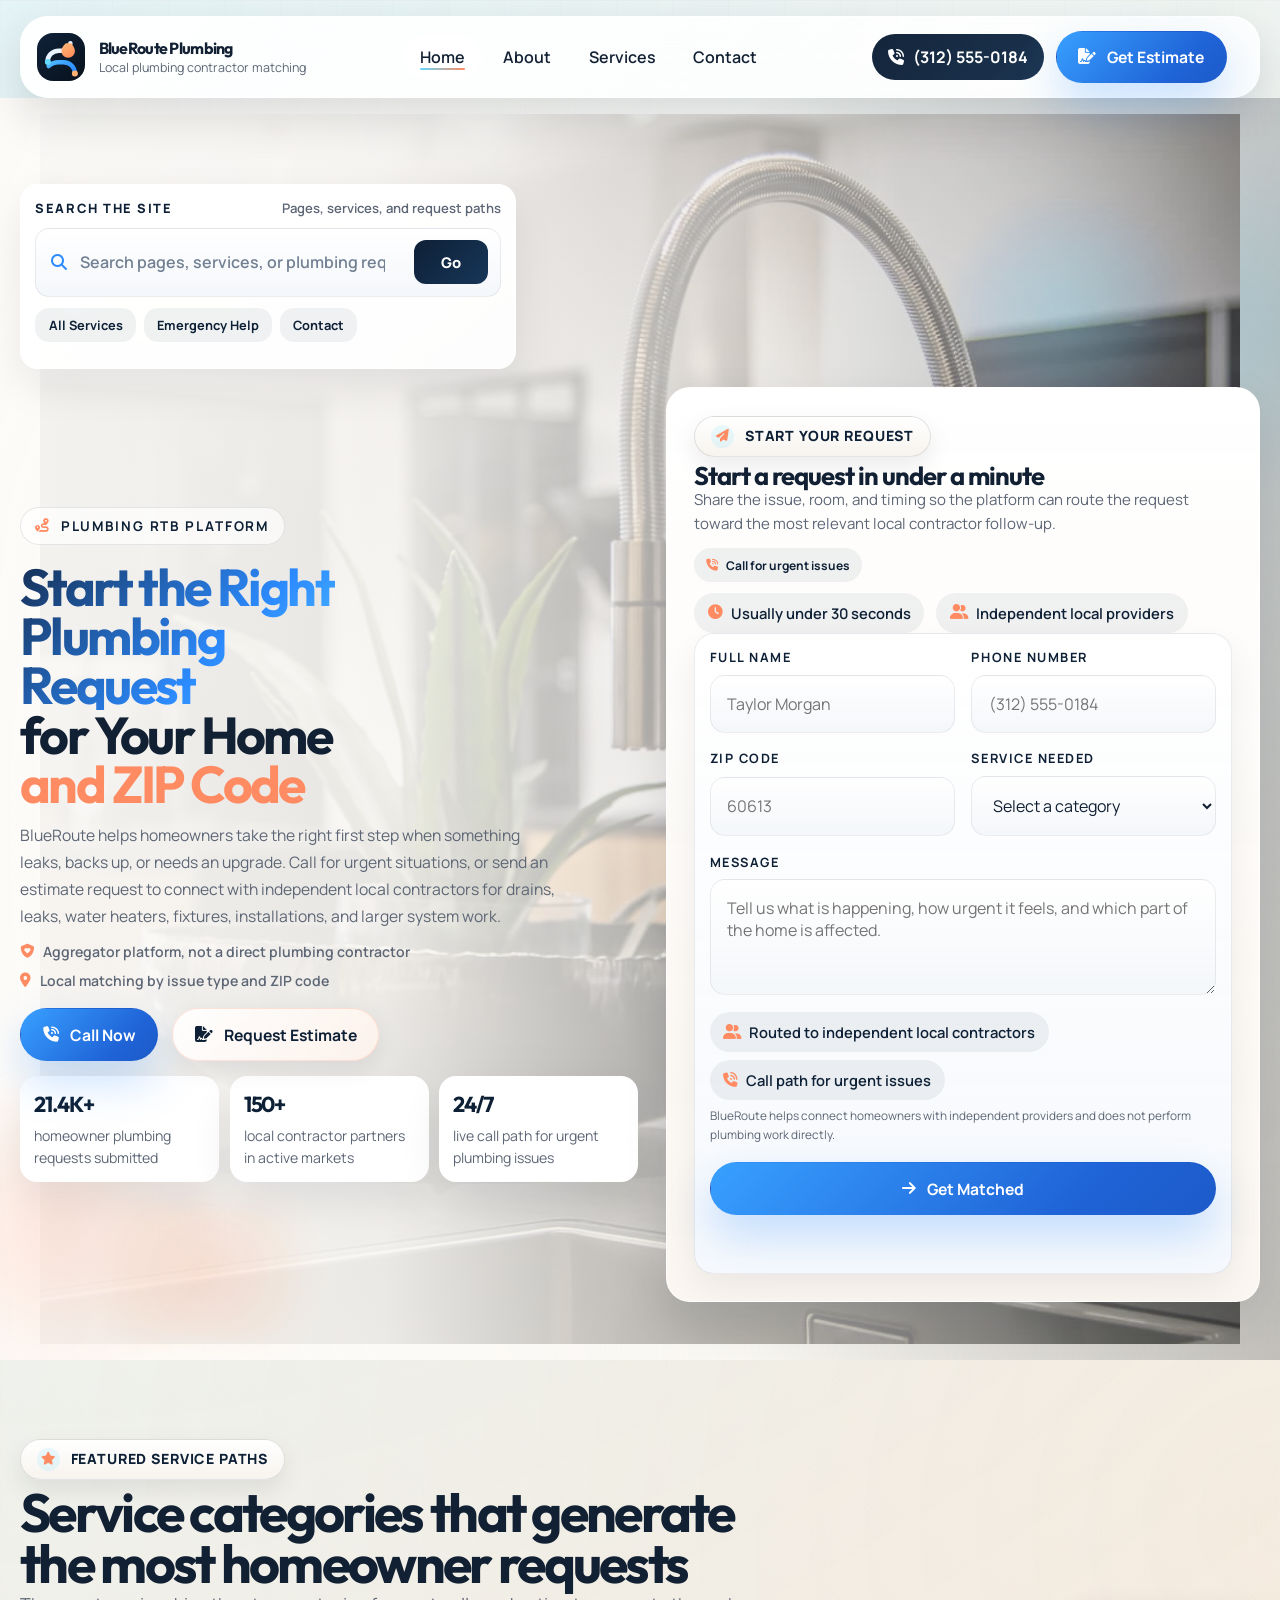
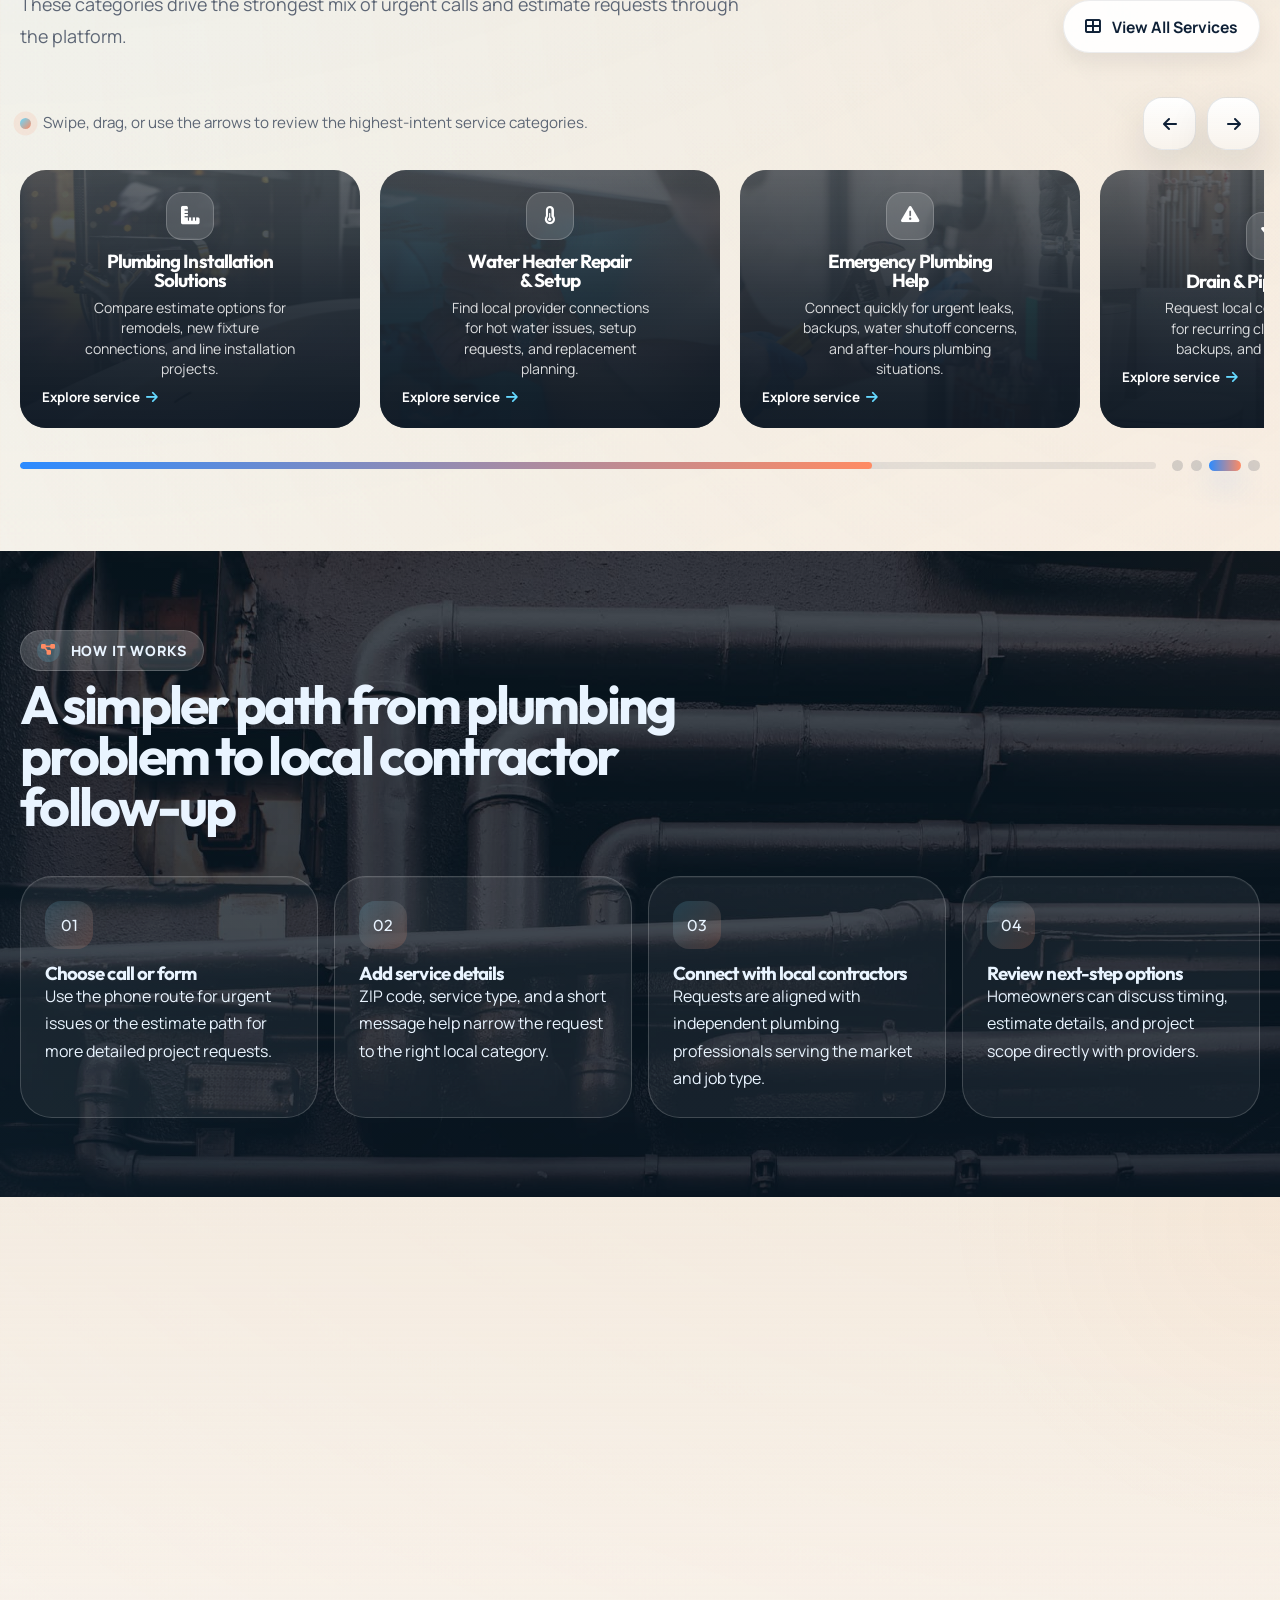
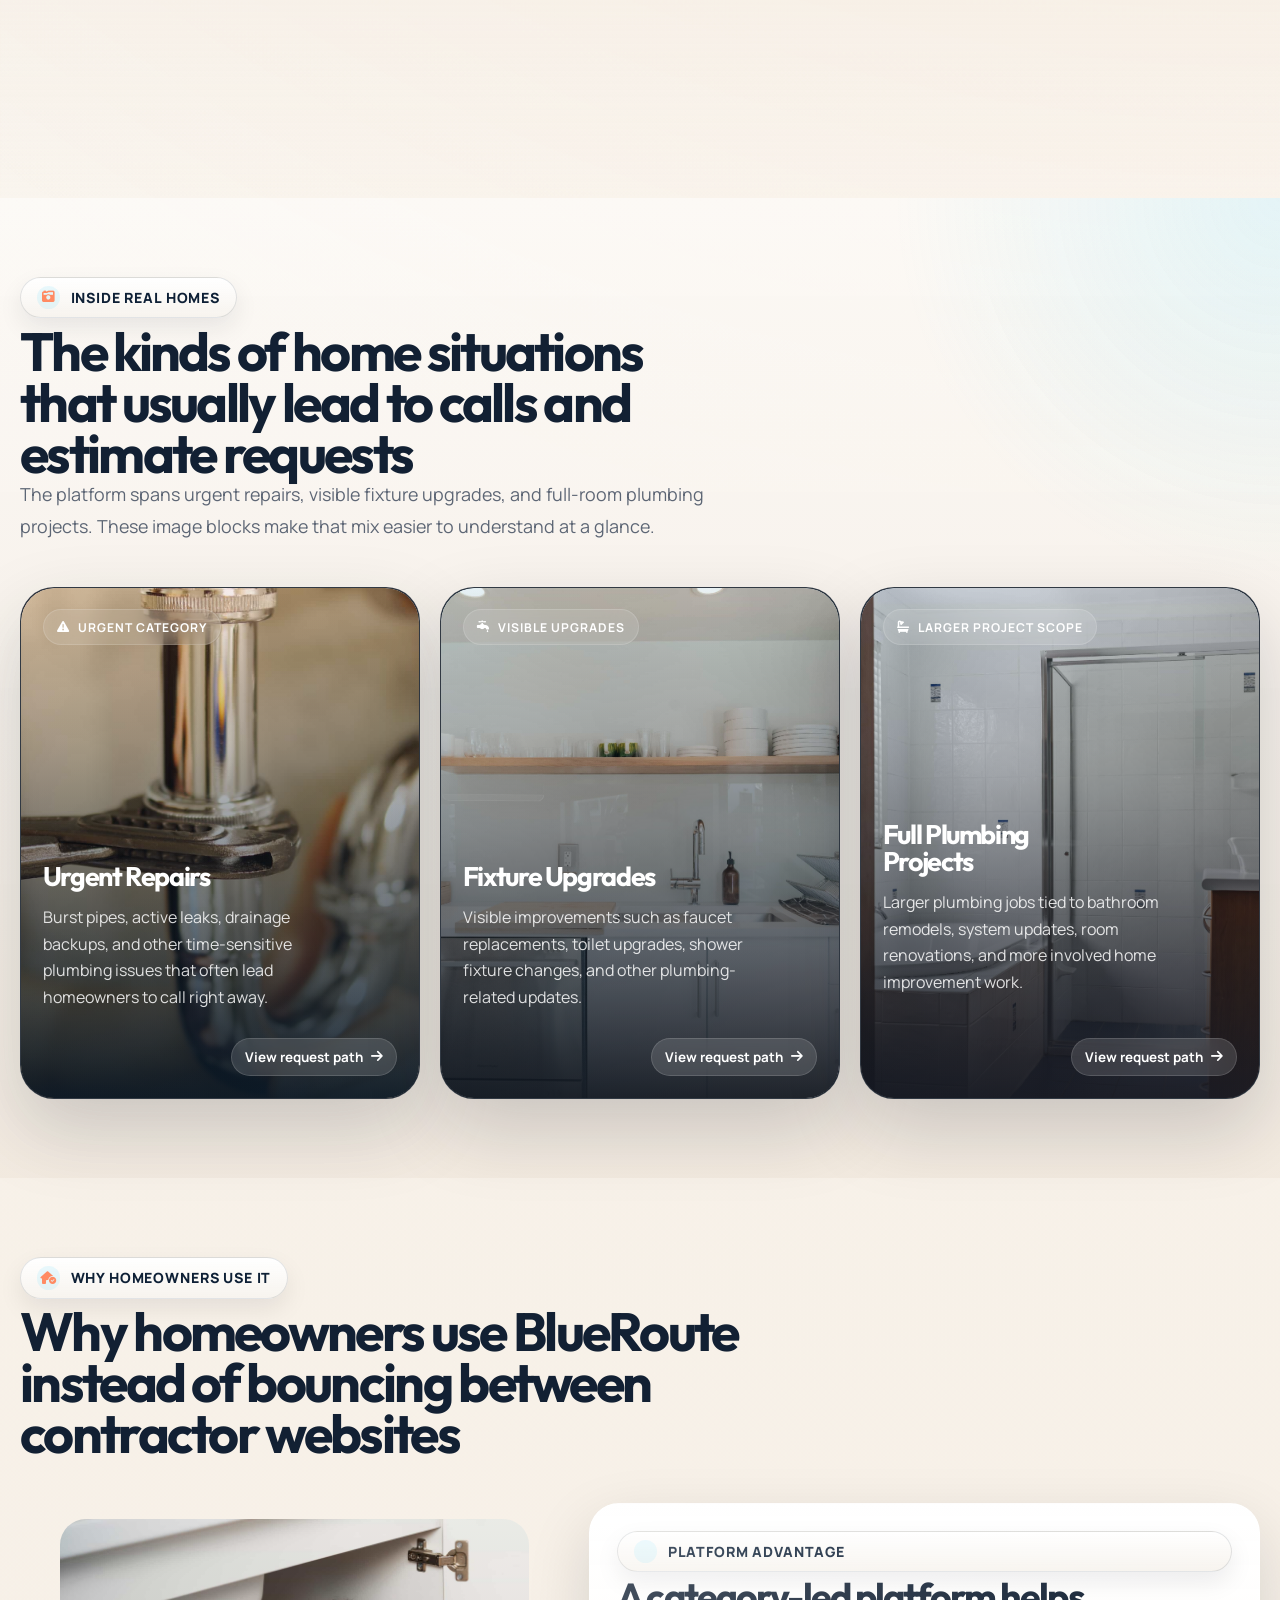
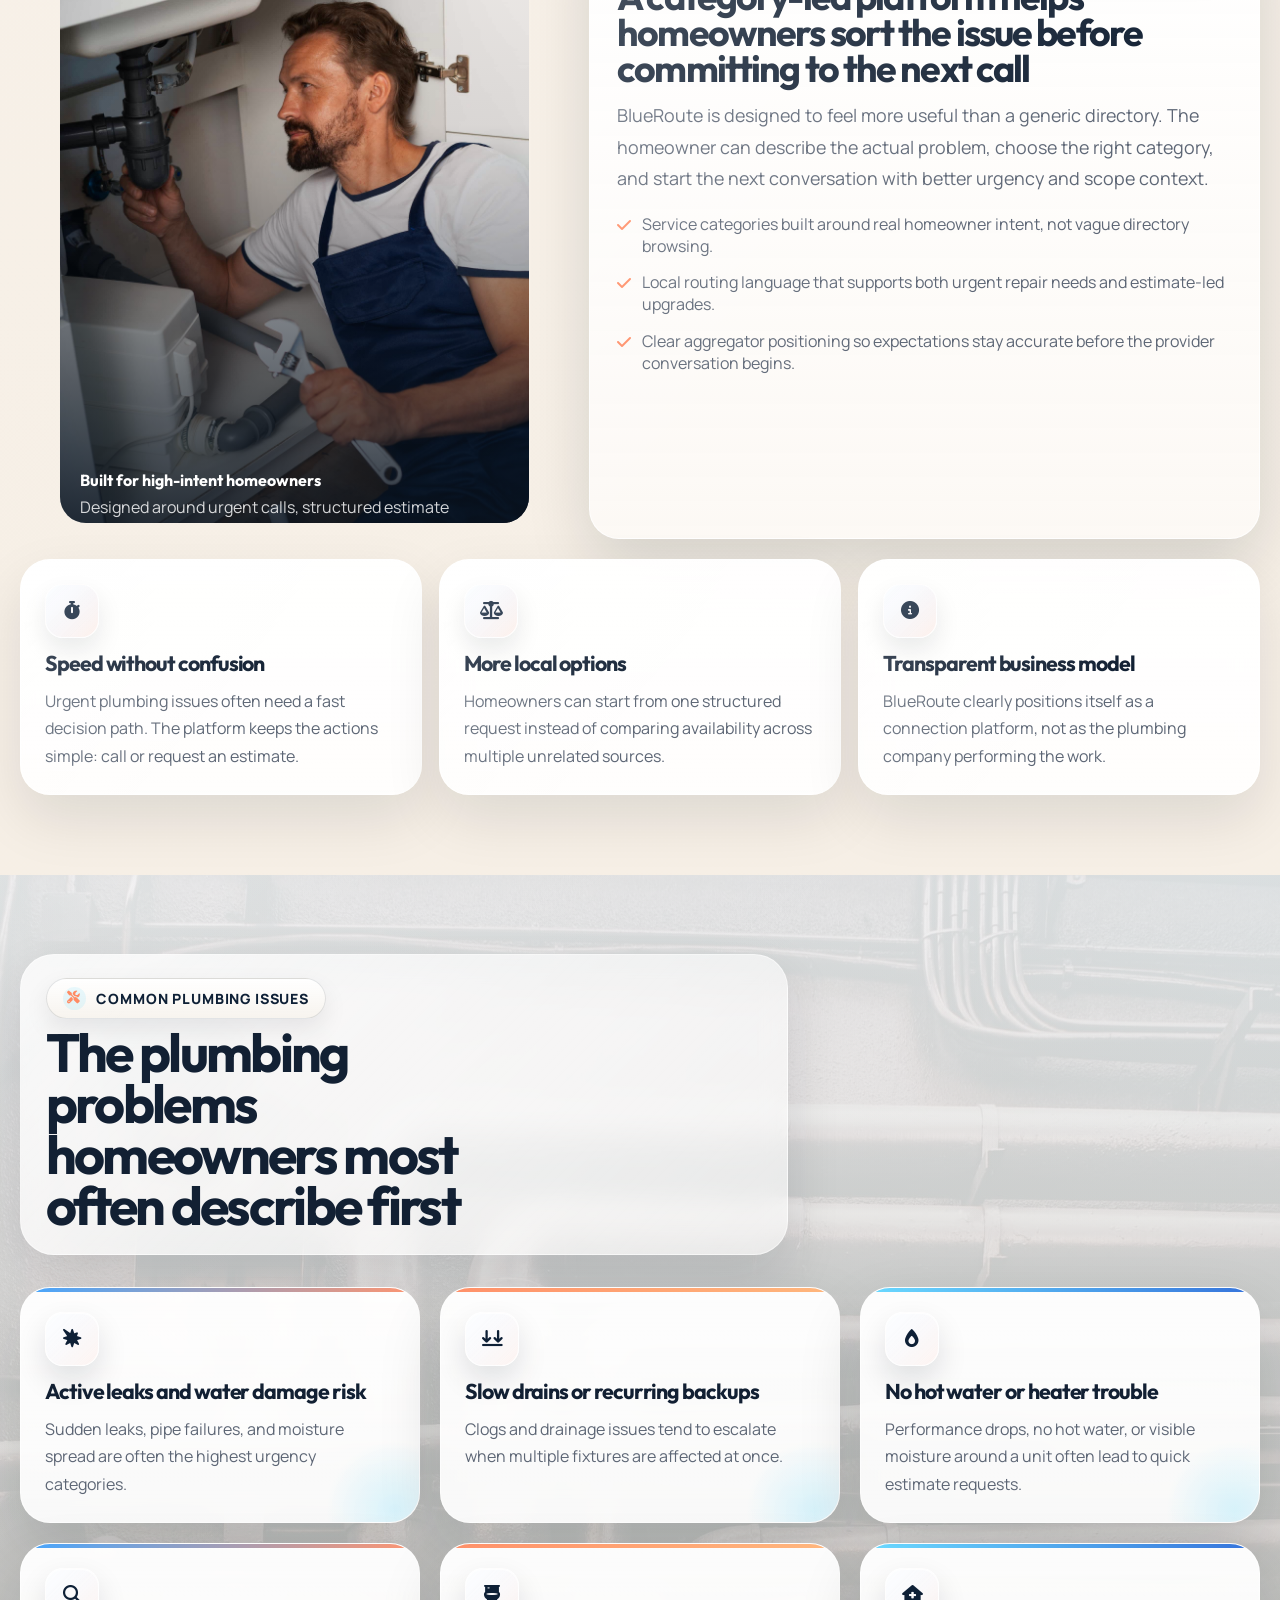
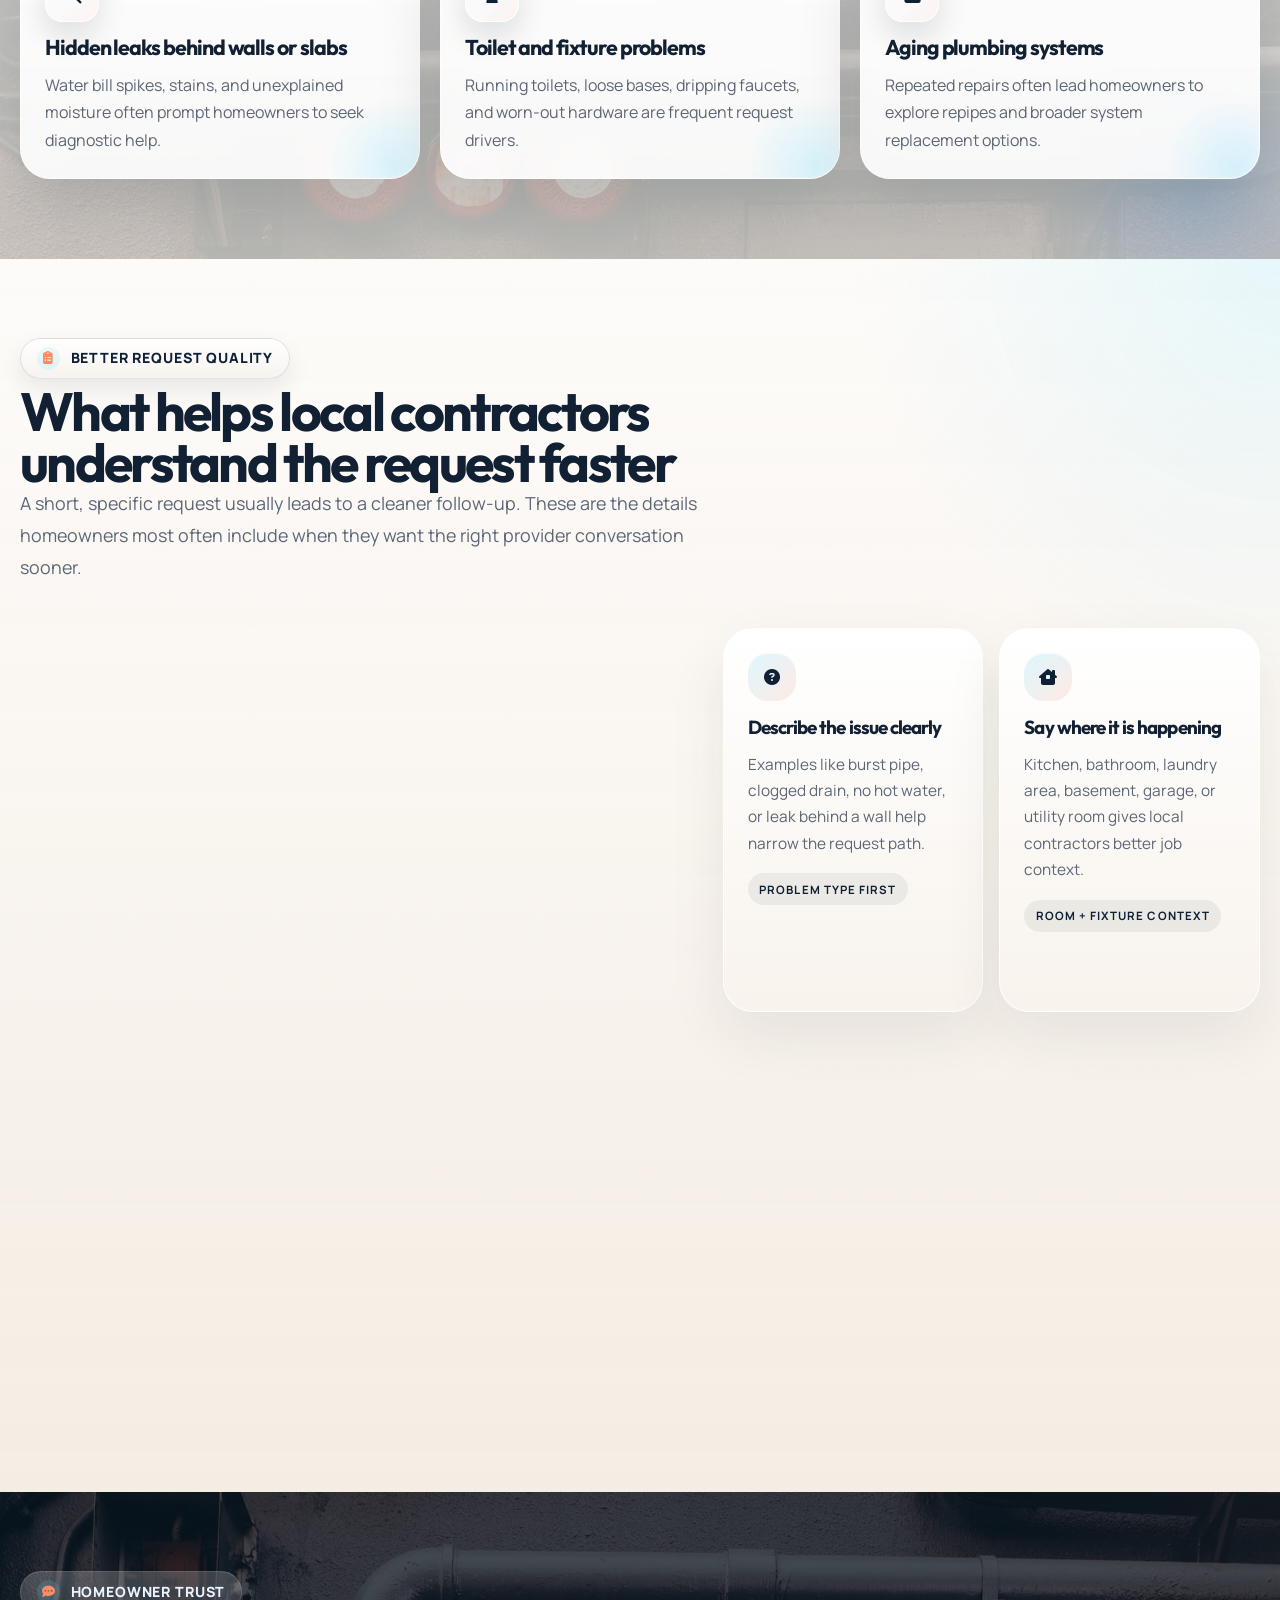
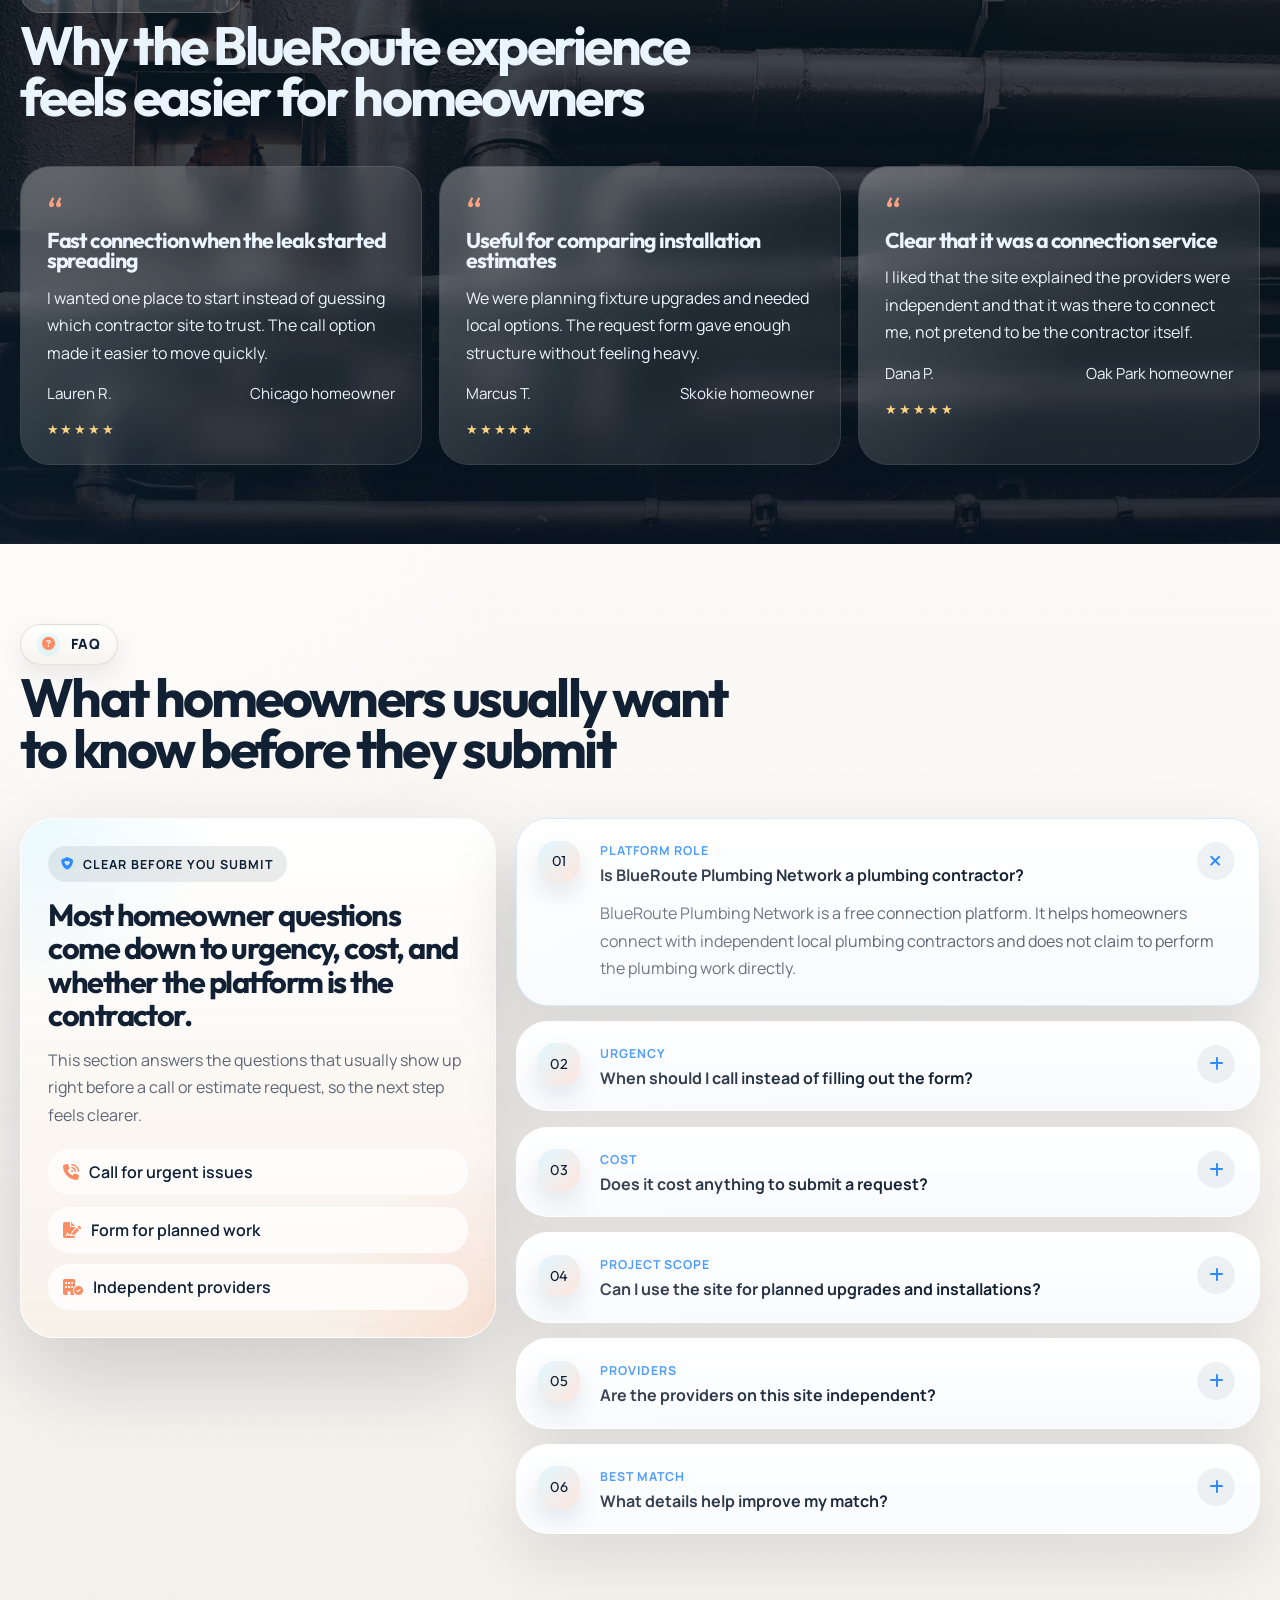
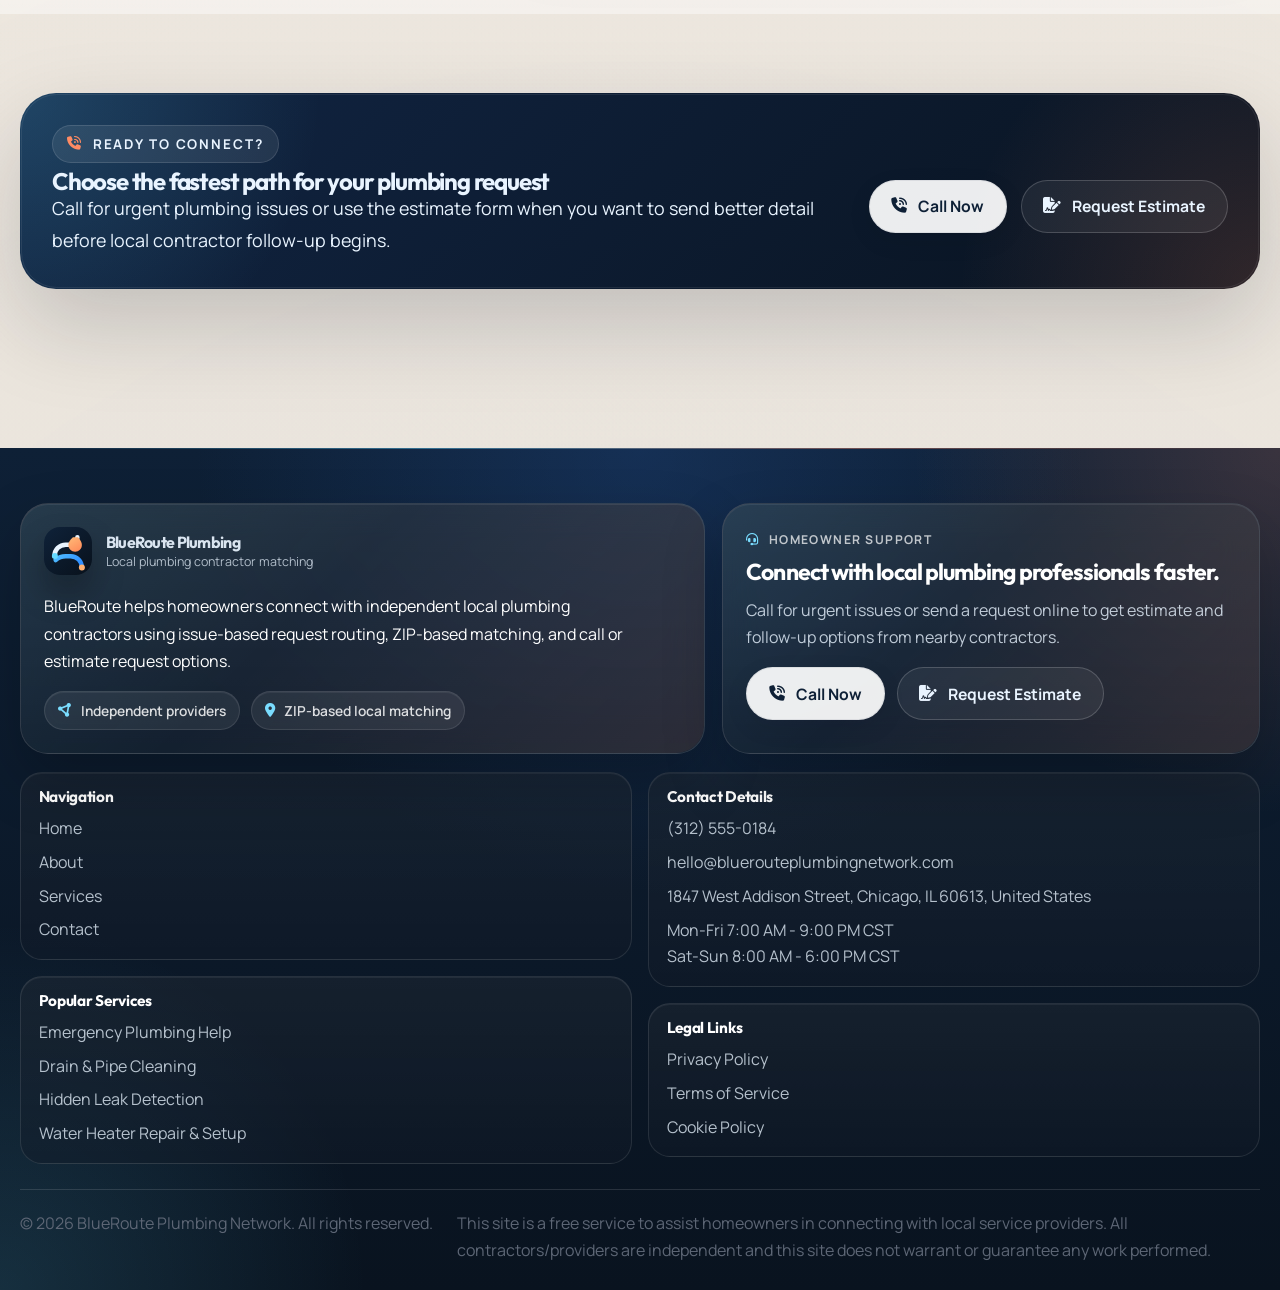
==== commit be928649: "desktop services add" ====
--- a/index.html
+++ b/index.html
@@ -95,7 +95,7 @@
           </figure>
           <figure class="home-hero-backdrop__slide" data-hero-slide>
             <img
-              src="images/home/master-repeir.jpg"
+              src="images/about/master-repeir.jpg"
               alt=""
               loading="lazy"
             />
@@ -339,7 +339,7 @@
                 <article class="card--service reveal" data-delay="3">
                   <figure class="media-tile media-tile--card">
                     <img
-                      src="images/home/master-repeir.jpg"
+                      src="images/about/master-repeir.jpg"
                       alt="Plumbing repair work in progress inside a residential property"
                       loading="lazy"
                     />
@@ -364,7 +364,7 @@
         </div>
       </section>
 
-      <section class="section section--ink">
+      <section class="section section--ink home-process-section">
         <div class="container">
           <div class="section-head reveal">
             <div class="section-copy">
@@ -573,7 +573,7 @@
         </div>
       </section>
 
-      <section class="section section--light">
+      <section class="section section--light home-issues-section">
         <div class="container">
           <div class="section-head reveal">
             <div class="section-copy">
@@ -688,7 +688,7 @@
         </div>
       </section>
 
-      <section class="section section--ink">
+      <section class="section section--ink home-trust-section">
         <div class="container">
           <div class="section-head reveal">
             <div class="section-copy">
--- a/css/main.css
+++ b/css/main.css
@@ -28,7 +28,7 @@
   --radius-md: 28px;
   --radius-lg: 40px;
   --container: min(1240px, calc(100% - 2rem));
-  --section-space: clamp(4.9rem, 7vw, 6.5rem);
+  --section-space: clamp(4.2rem, 6.2vw, 5.75rem);
   --transition: 220ms ease;
 }
 
@@ -167,6 +167,14 @@
     radial-gradient(circle at 100% 0%, rgba(255, 139, 99, 0.12), transparent 24%),
     linear-gradient(180deg, var(--surface-dark), #09131f);
   color: var(--text-on-dark);
+}
+
+.service-page .section--ink {
+  background:
+    linear-gradient(180deg, rgba(6, 14, 24, 0.72), rgba(8, 18, 30, 0.84)),
+    radial-gradient(circle at 0% 100%, rgba(101, 217, 255, 0.16), transparent 28%),
+    radial-gradient(circle at 100% 0%, rgba(255, 139, 99, 0.14), transparent 24%),
+    url("../images/service-pages/kenny.jpg") center / cover no-repeat;
 }
 
 .section--ink h2,
@@ -1689,13 +1697,99 @@
 }
 
 .legal-anchor-list {
+  counter-reset: legal-links;
+  display: grid;
+  gap: 0.55rem;
   margin-top: 1rem;
+  color: var(--text-soft);
 }
 
 .legal-anchor-list a {
   display: inline-flex;
   align-items: center;
-  gap: 0.55rem;
+  justify-content: space-between;
+  gap: 0.85rem;
+  width: 100%;
+  padding: 0.78rem 0.95rem;
+  border-radius: 18px;
+  border: 1px solid rgba(18, 32, 51, 0.08);
+  background: rgba(255, 255, 255, 0.62);
+  color: var(--text);
+  font-weight: 700;
+  box-shadow: inset 0 1px 0 rgba(255, 255, 255, 0.68);
+}
+
+.legal-anchor-list a::before {
+  counter-increment: legal-links;
+  content: counter(legal-links, decimal-leading-zero);
+  flex: 0 0 auto;
+  font-family: "Outfit", sans-serif;
+  font-size: 0.82rem;
+  letter-spacing: 0.06em;
+  color: var(--accent);
+}
+
+.legal-nav-card .footer-links a:hover,
+.legal-nav-card .footer-links a:focus-visible {
+  transform: translateX(0) translateY(-2px);
+  color: var(--text);
+  border-color: rgba(44, 139, 255, 0.16);
+  box-shadow: 0 14px 28px rgba(9, 19, 31, 0.08);
+}
+
+.legal-nav-card__intro {
+  margin-top: 0.85rem;
+  color: var(--text-soft);
+  line-height: 1.68;
+}
+
+.legal-nav-card__section {
+  margin-top: 1.2rem;
+  padding-top: 1.2rem;
+  border-top: 1px solid rgba(18, 32, 51, 0.08);
+}
+
+.legal-nav-card__section h3 {
+  font-size: 1rem;
+}
+
+.legal-nav-card__section .stack-list {
+  margin-top: 0.85rem;
+}
+
+.legal-nav-card__section--links {
+  padding-top: 1rem;
+}
+
+.legal-quick-links {
+  display: grid;
+  gap: 0.72rem;
+  margin-top: 0.85rem;
+}
+
+.legal-quick-links a {
+  display: inline-flex;
+  align-items: center;
+  gap: 0.65rem;
+  min-height: 44px;
+  width: 100%;
+  padding: 0.8rem 1rem;
+  border-radius: 18px;
+  border: 1px solid rgba(18, 32, 51, 0.08);
+  background: linear-gradient(135deg, rgba(255, 255, 255, 0.88), rgba(247, 241, 233, 0.74));
+  color: var(--text);
+  font-weight: 700;
+  transition:
+    transform var(--transition),
+    box-shadow var(--transition),
+    border-color var(--transition);
+}
+
+.legal-quick-links a:hover,
+.legal-quick-links a:focus-visible {
+  transform: translateY(-2px);
+  border-color: rgba(44, 139, 255, 0.18);
+  box-shadow: 0 16px 32px rgba(9, 19, 31, 0.08);
 }
 
 .legal-copy {
@@ -1970,7 +2064,7 @@
   }
 
   .section {
-    padding: 3.85rem 0;
+    padding: 3.35rem 0;
   }
 
   .hero,
--- a/css/home.css
+++ b/css/home.css
@@ -1176,6 +1176,15 @@
   text-transform: uppercase;
 }
 
+.home-process-section,
+.home-trust-section {
+  background:
+    linear-gradient(180deg, rgba(6, 14, 24, 0.72), rgba(8, 18, 30, 0.84)),
+    radial-gradient(circle at 0% 100%, rgba(101, 217, 255, 0.16), transparent 28%),
+    radial-gradient(circle at 100% 0%, rgba(255, 139, 99, 0.14), transparent 24%),
+    url("../images/home/pipes.jpg") center / cover no-repeat;
+}
+
 .home-page .section--ink .quote-card {
   background: rgba(255, 255, 255, 0.08);
   border-color: rgba(255, 255, 255, 0.12);
@@ -1195,6 +1204,122 @@
 
 .home-photo-trust .media-tile {
   box-shadow: var(--shadow-md);
+}
+
+.home-issues-section {
+  position: relative;
+  overflow: hidden;
+  isolation: isolate;
+  background:
+    linear-gradient(180deg, rgba(255, 255, 255, 0.88), rgba(244, 237, 229, 0.84)),
+    radial-gradient(circle at 100% 0%, rgba(101, 217, 255, 0.14), transparent 24%),
+    url("../images/home/pipes.jpg") center / cover no-repeat;
+}
+
+.home-issues-section::before,
+.home-issues-section::after {
+  content: "";
+  position: absolute;
+  pointer-events: none;
+}
+
+.home-issues-section::before {
+  inset: 0;
+  background:
+    linear-gradient(135deg, rgba(255, 255, 255, 0.14), transparent 42%),
+    linear-gradient(180deg, rgba(10, 22, 34, 0.04), rgba(10, 22, 34, 0.12));
+}
+
+.home-issues-section::after {
+  right: -6rem;
+  bottom: -7rem;
+  width: 22rem;
+  height: 22rem;
+  border-radius: 50%;
+  background: radial-gradient(circle, rgba(44, 139, 255, 0.18), rgba(44, 139, 255, 0.02) 58%, transparent 72%);
+}
+
+.home-issues-section .container {
+  position: relative;
+  z-index: 1;
+}
+
+.home-issues-section .section-head {
+  max-width: 48rem;
+  margin-bottom: 2rem;
+  padding: 1.45rem 1.55rem;
+  border: 1px solid rgba(255, 255, 255, 0.5);
+  border-radius: 34px;
+  background:
+    linear-gradient(135deg, rgba(255, 255, 255, 0.68), rgba(255, 255, 255, 0.3)),
+    rgba(255, 255, 255, 0.34);
+  box-shadow: 0 22px 54px rgba(9, 19, 31, 0.12);
+  backdrop-filter: blur(12px);
+}
+
+.home-issues-section .section-head h2 {
+  max-width: 14ch;
+}
+
+.home-issues-section .issue-grid {
+  gap: 1.25rem;
+}
+
+.home-issues-section .card {
+  position: relative;
+  overflow: hidden;
+  border: 1px solid rgba(255, 255, 255, 0.58);
+  border-radius: 30px;
+  background:
+    linear-gradient(180deg, rgba(255, 255, 255, 0.84), rgba(255, 255, 255, 0.62)),
+    rgba(255, 255, 255, 0.72);
+  box-shadow: 0 28px 64px rgba(9, 19, 31, 0.14);
+  backdrop-filter: blur(14px);
+}
+
+.home-issues-section .card::before,
+.home-issues-section .card::after {
+  content: "";
+  position: absolute;
+  pointer-events: none;
+}
+
+.home-issues-section .card::before {
+  inset: 0 0 auto;
+  height: 4px;
+  background: linear-gradient(90deg, rgba(56, 160, 255, 0.94), rgba(255, 139, 99, 0.92));
+}
+
+.home-issues-section .card::after {
+  right: -2.75rem;
+  bottom: -3.5rem;
+  width: 8.5rem;
+  height: 8.5rem;
+  border-radius: 50%;
+  background: radial-gradient(circle, rgba(101, 217, 255, 0.26), transparent 72%);
+  opacity: 0.9;
+}
+
+.home-issues-section .card > * {
+  position: relative;
+  z-index: 1;
+}
+
+.home-issues-section .card:nth-child(3n + 2)::before {
+  background: linear-gradient(90deg, rgba(255, 139, 99, 0.96), rgba(255, 177, 114, 0.92));
+}
+
+.home-issues-section .card:nth-child(3n + 3)::before {
+  background: linear-gradient(90deg, rgba(101, 217, 255, 0.96), rgba(31, 99, 215, 0.9));
+}
+
+.home-issues-section .icon-badge {
+  background:
+    linear-gradient(135deg, rgba(255, 255, 255, 0.96), rgba(255, 255, 255, 0.66)),
+    linear-gradient(135deg, rgba(44, 139, 255, 0.24), rgba(255, 139, 99, 0.28));
+  box-shadow:
+    inset 0 1px 0 rgba(255, 255, 255, 0.78),
+    0 14px 30px rgba(9, 19, 31, 0.12);
 }
 
 .situation-grid {
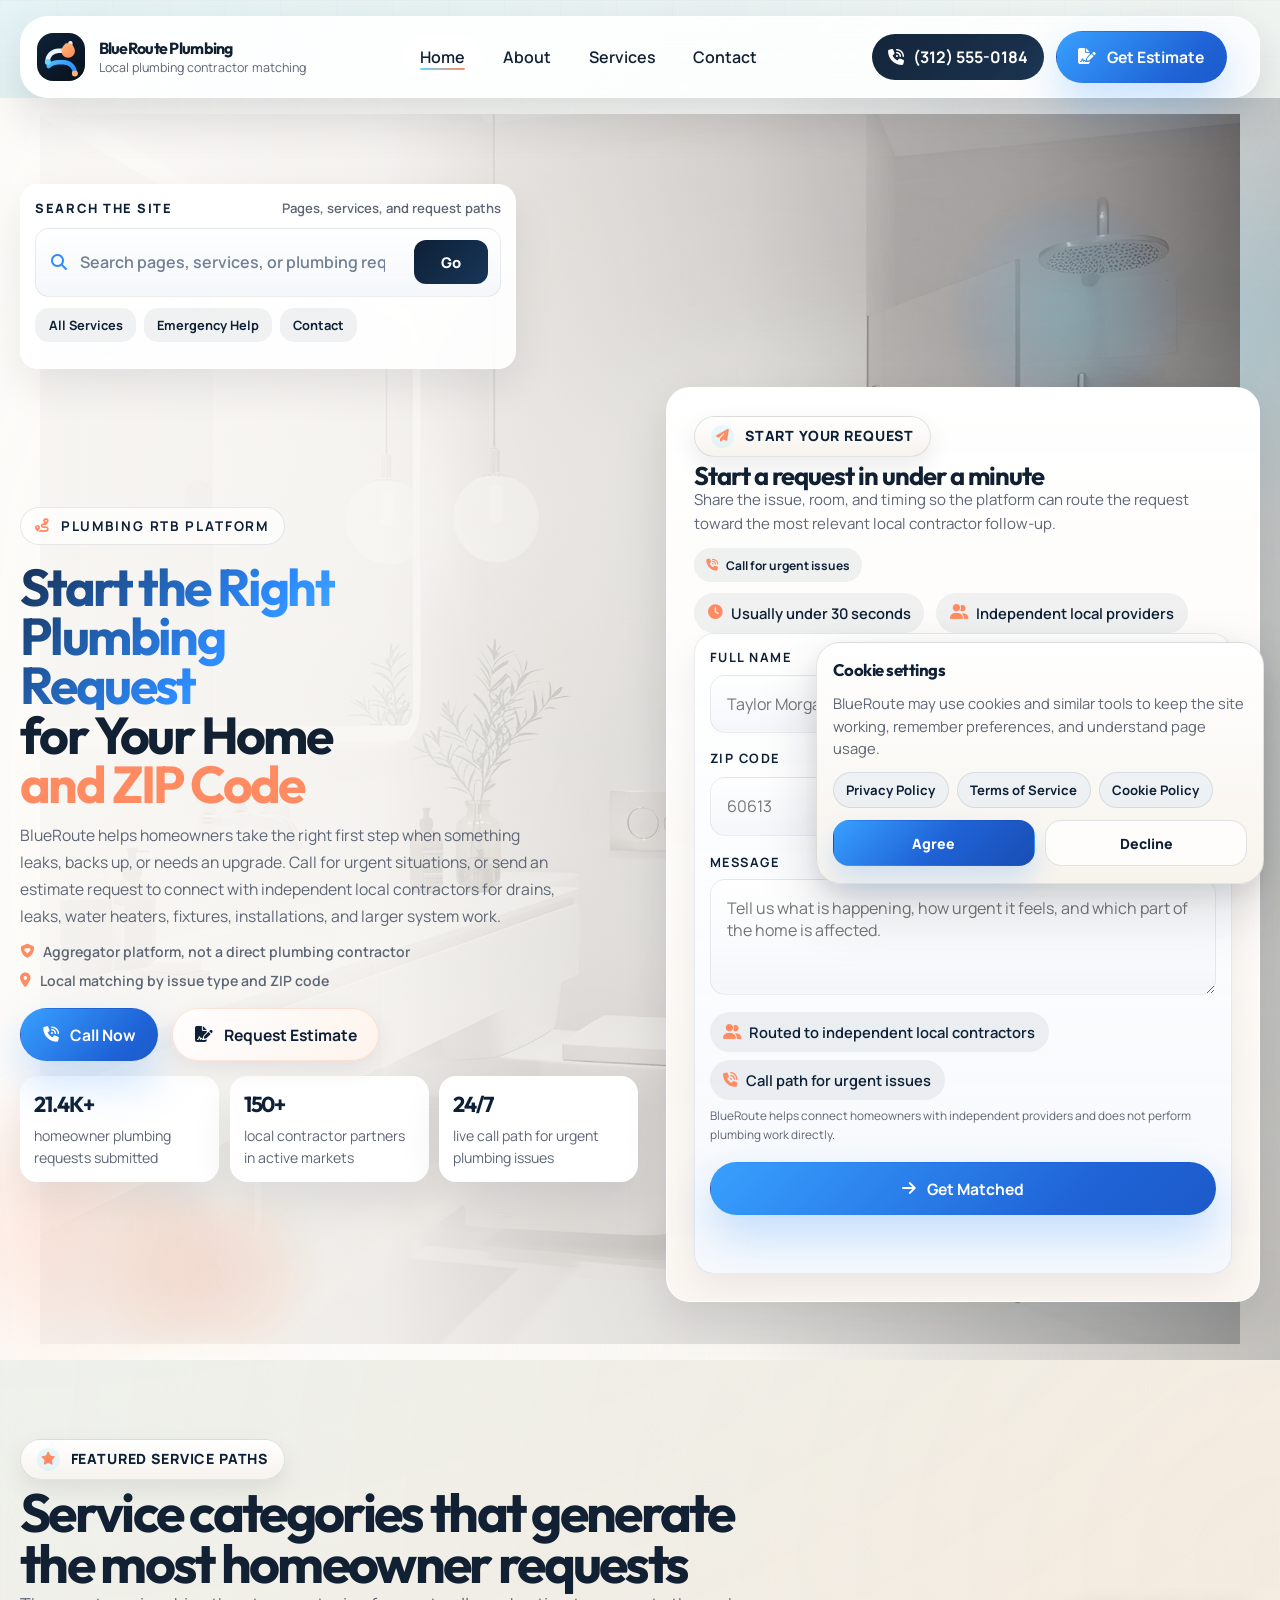
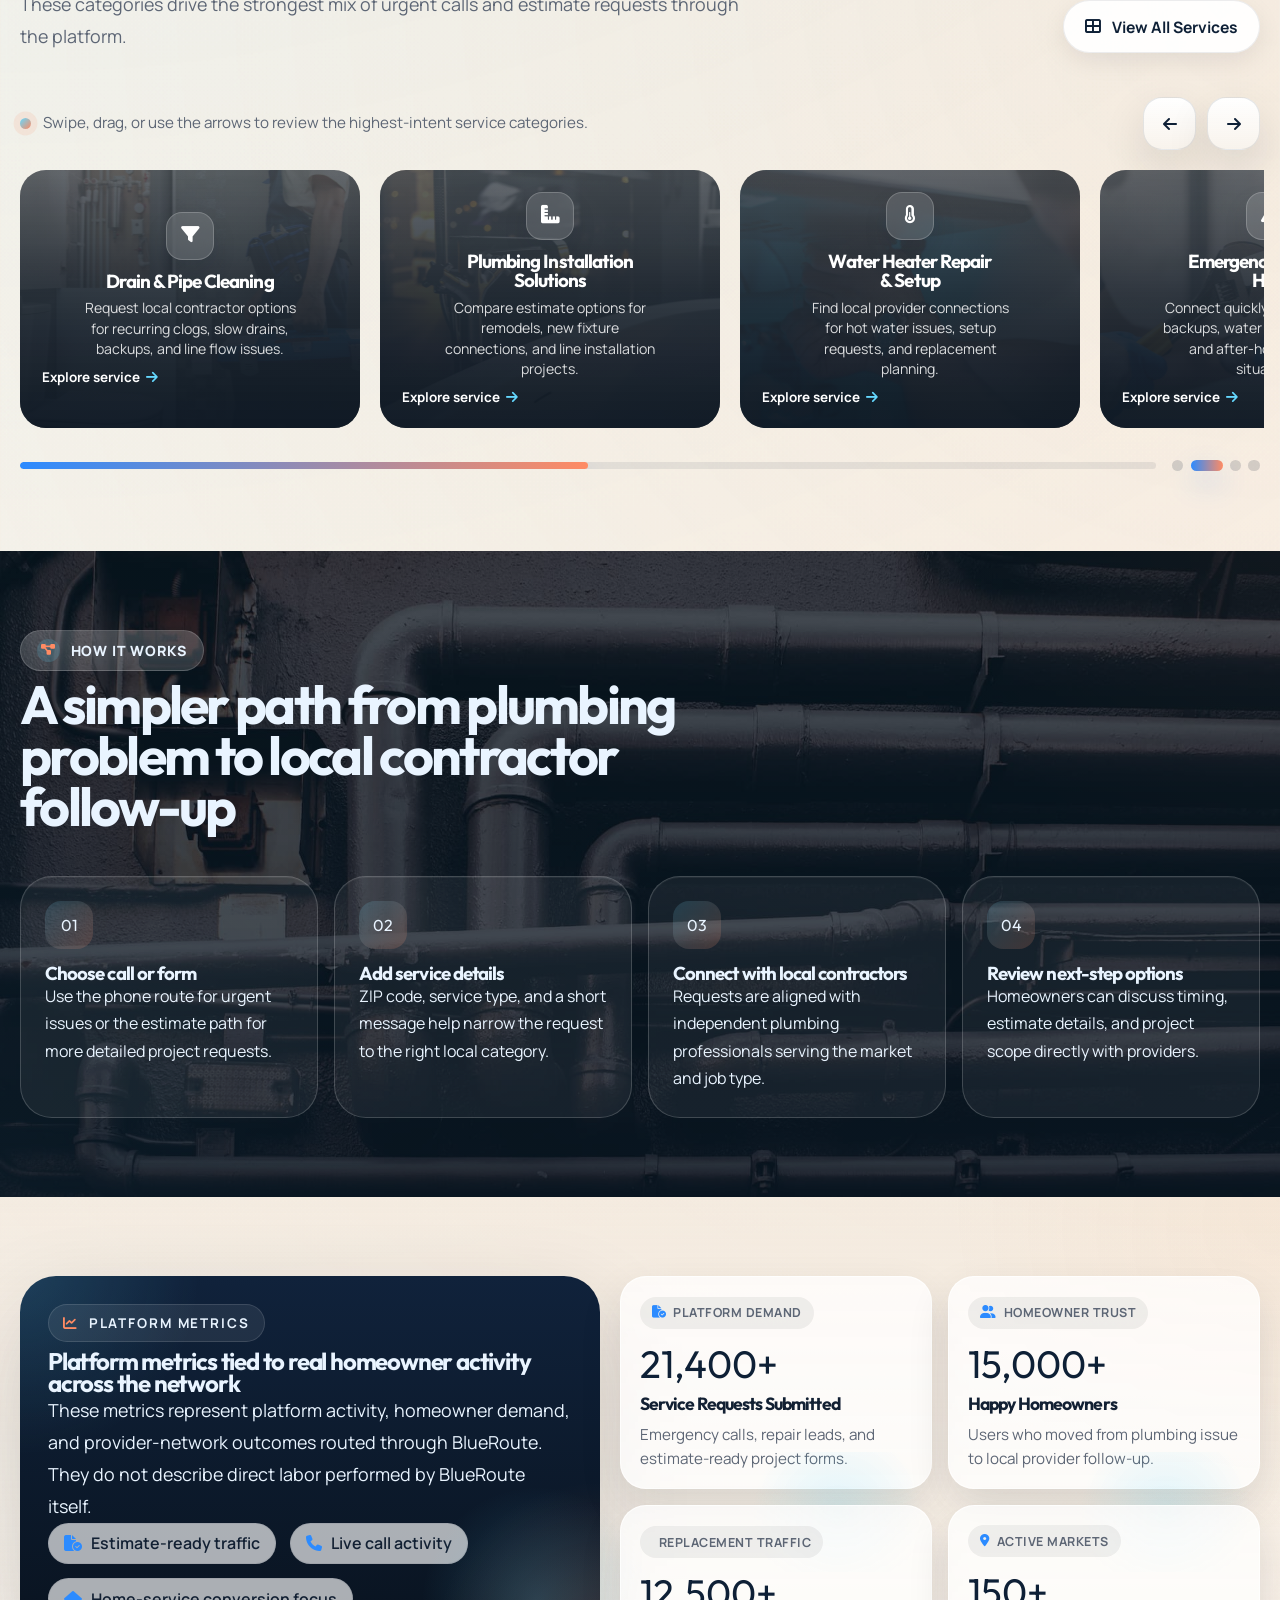
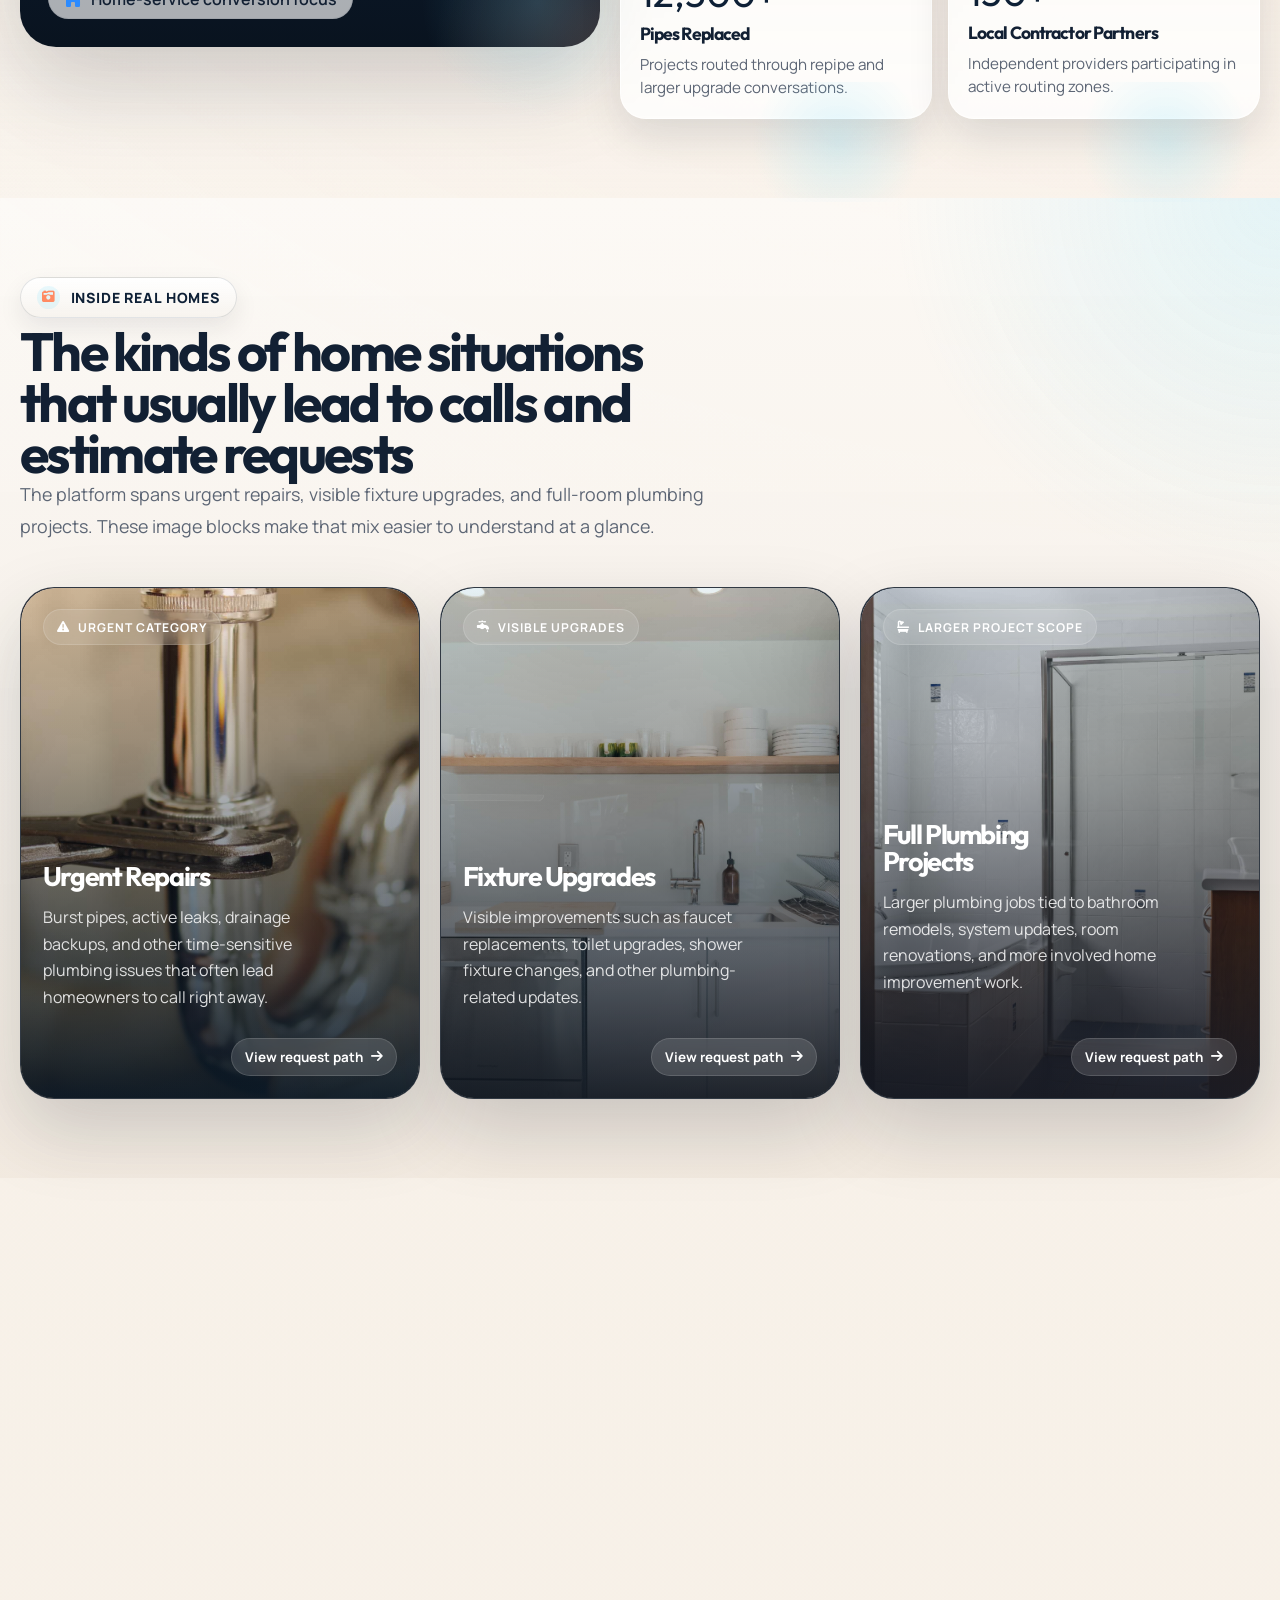
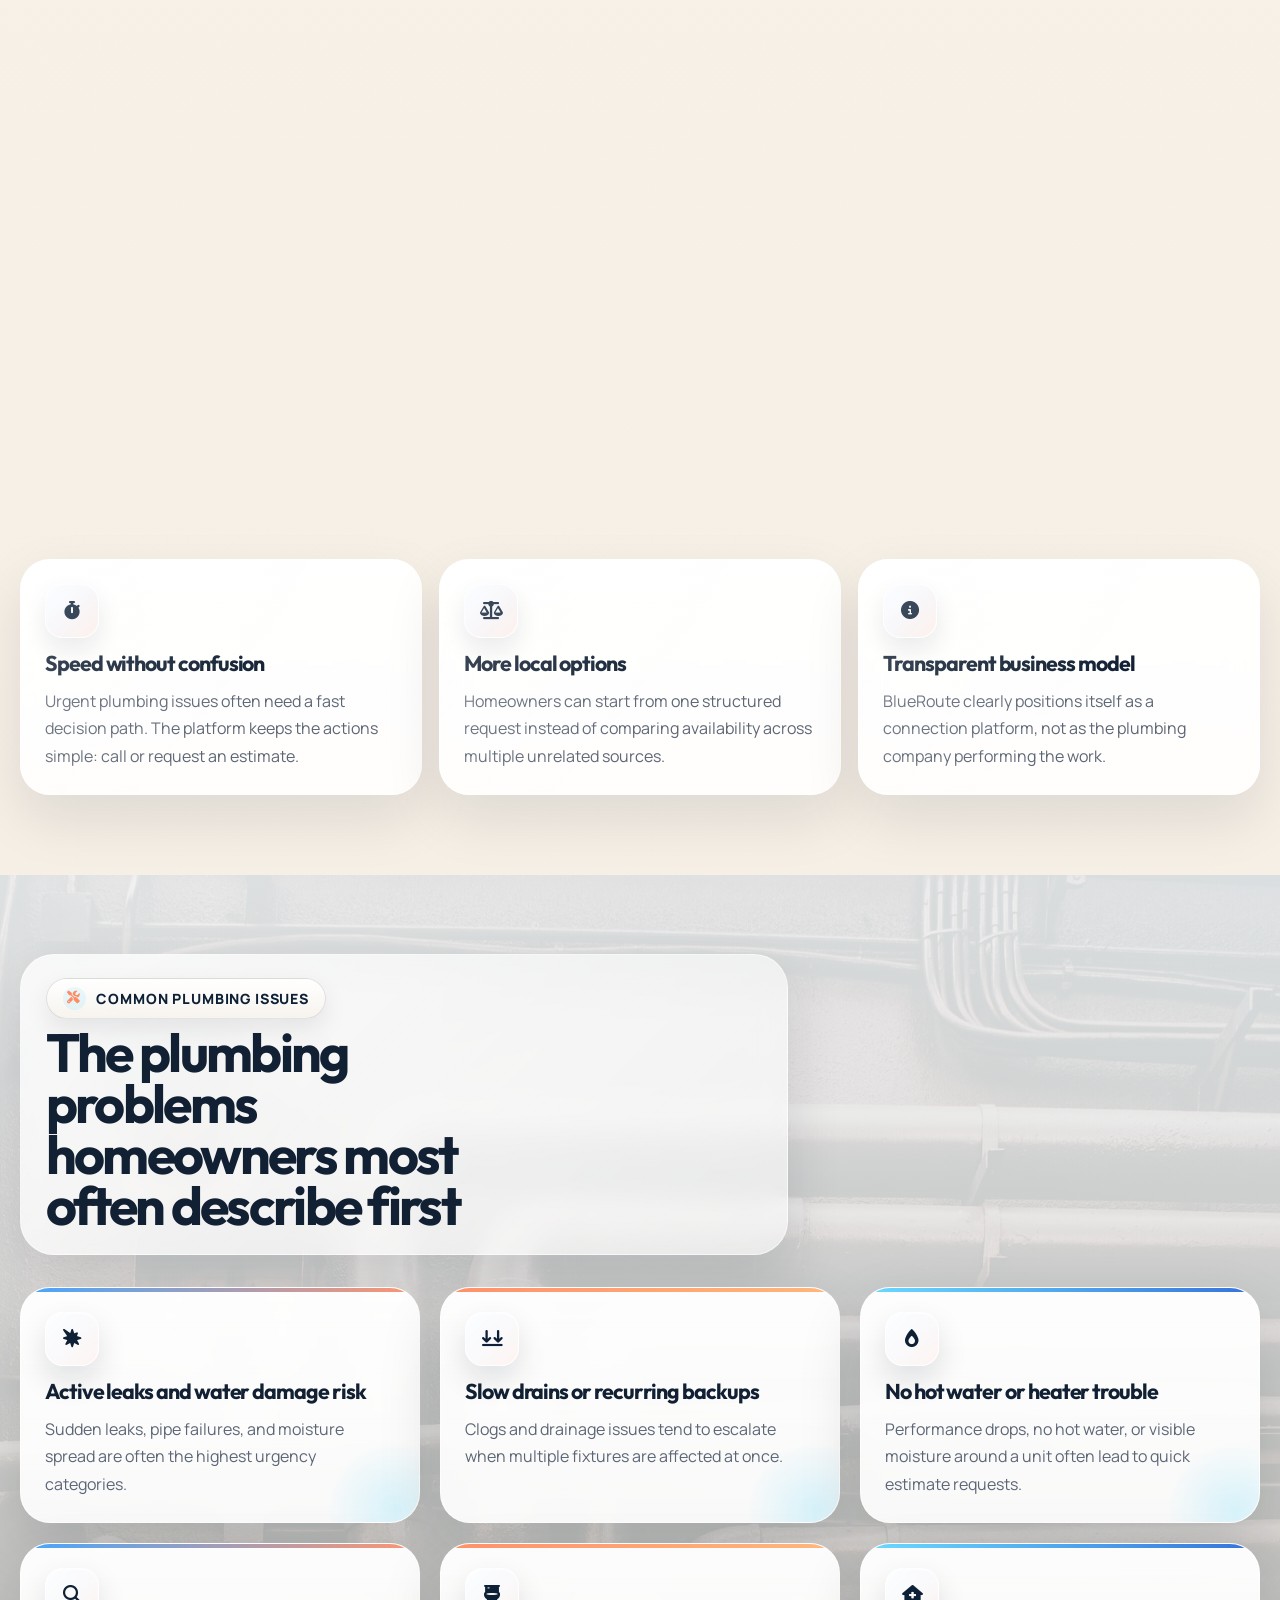
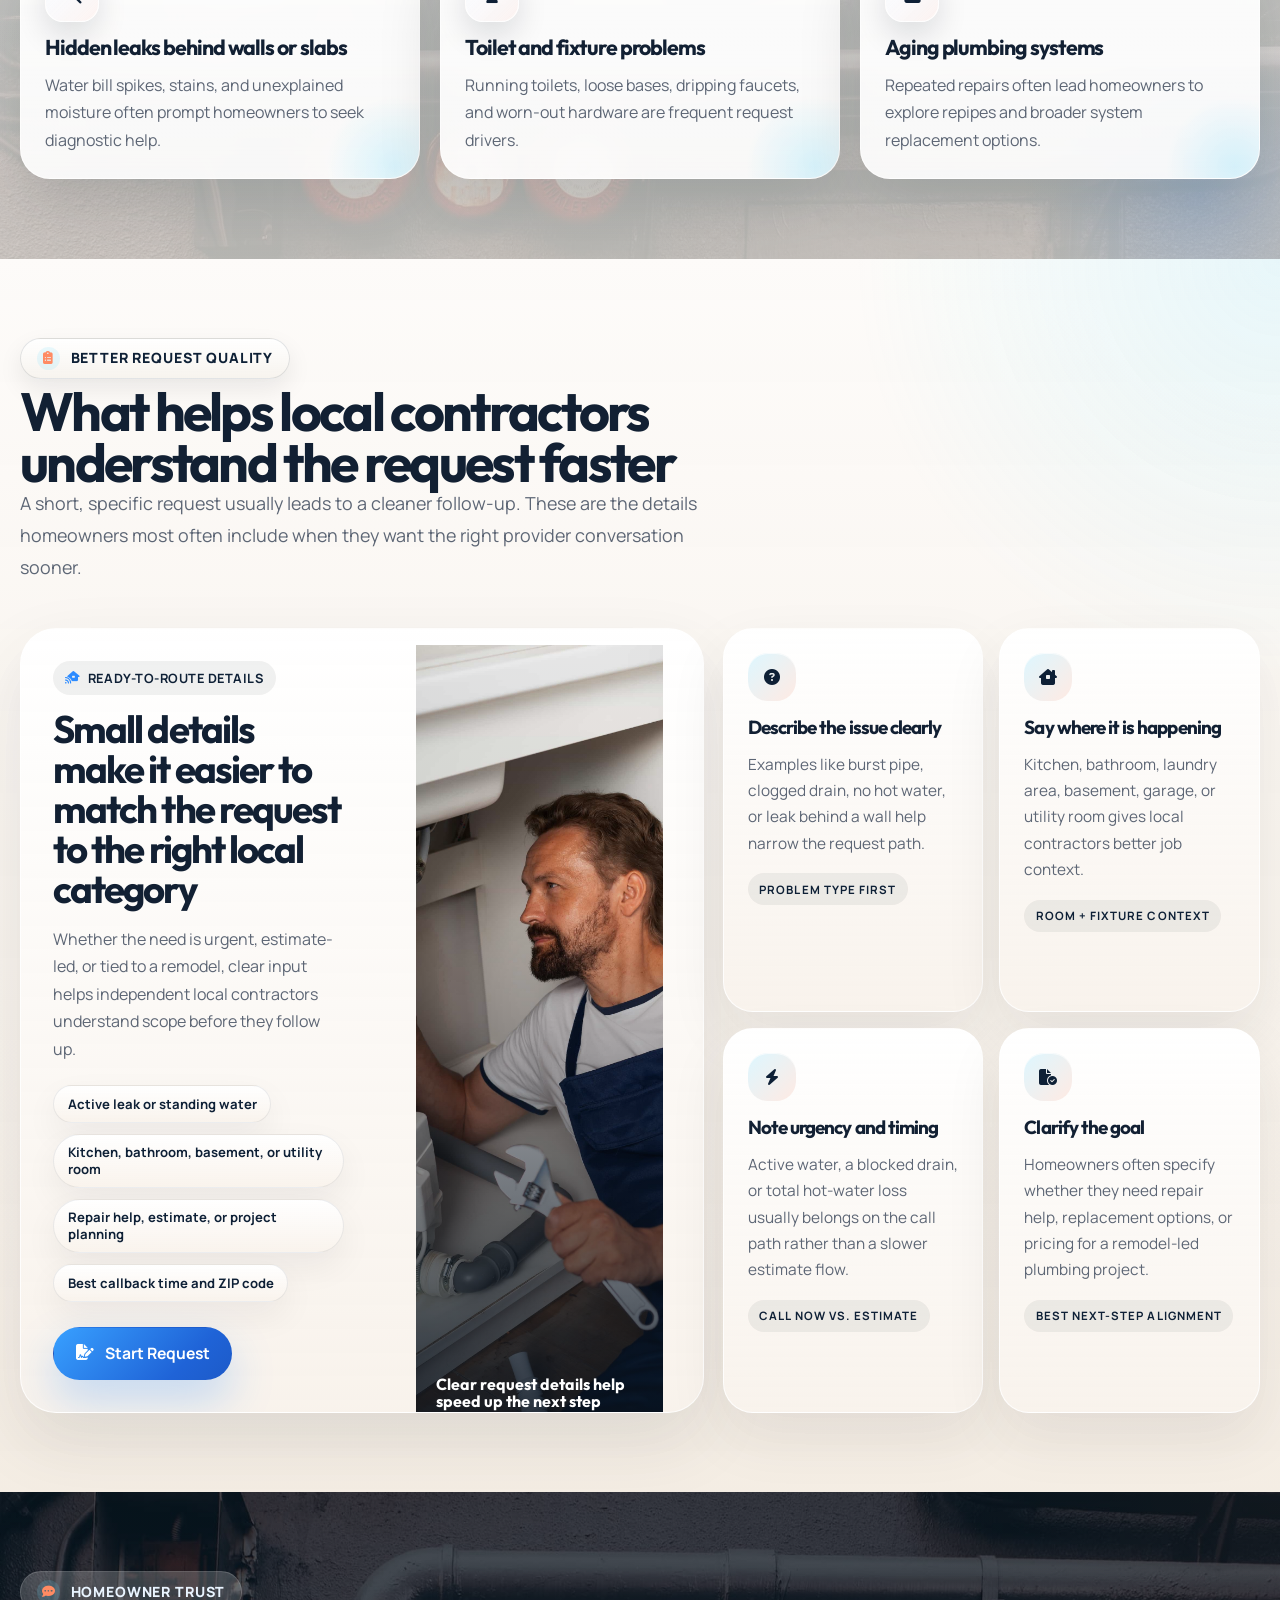
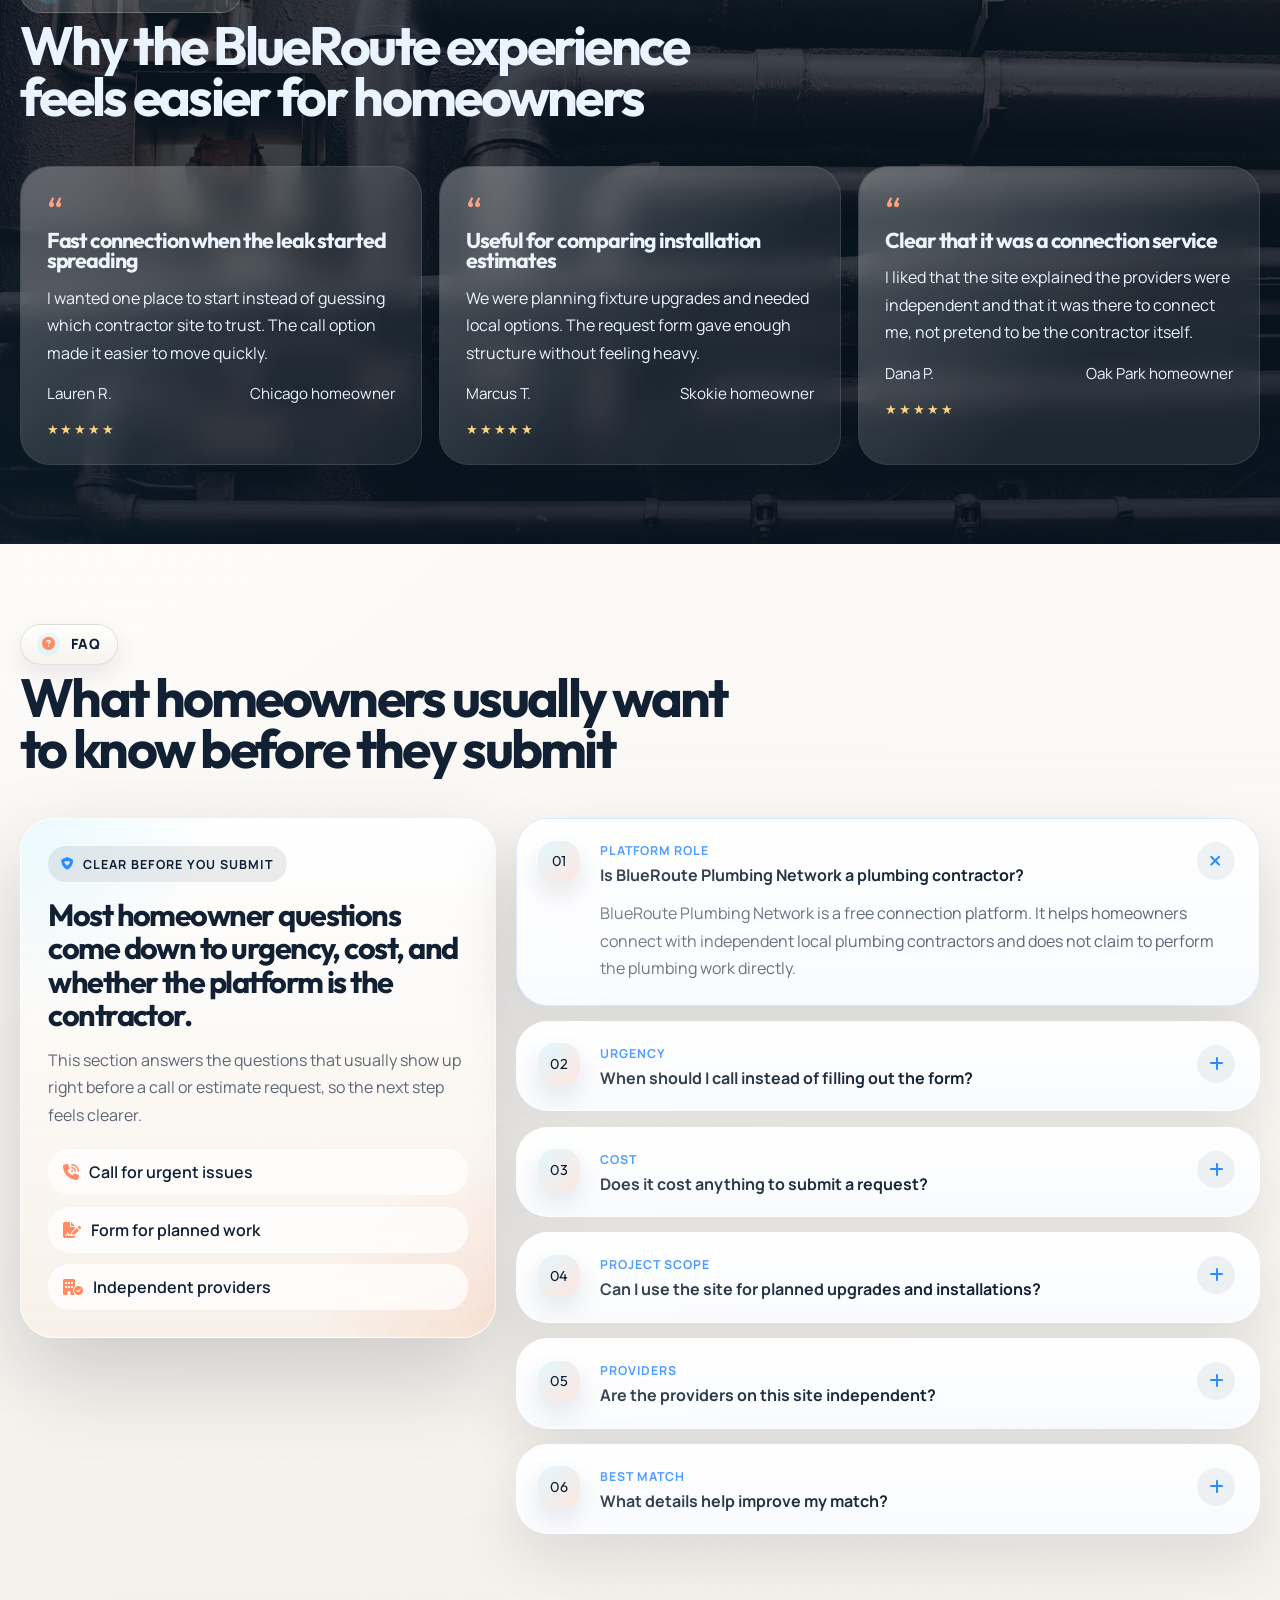
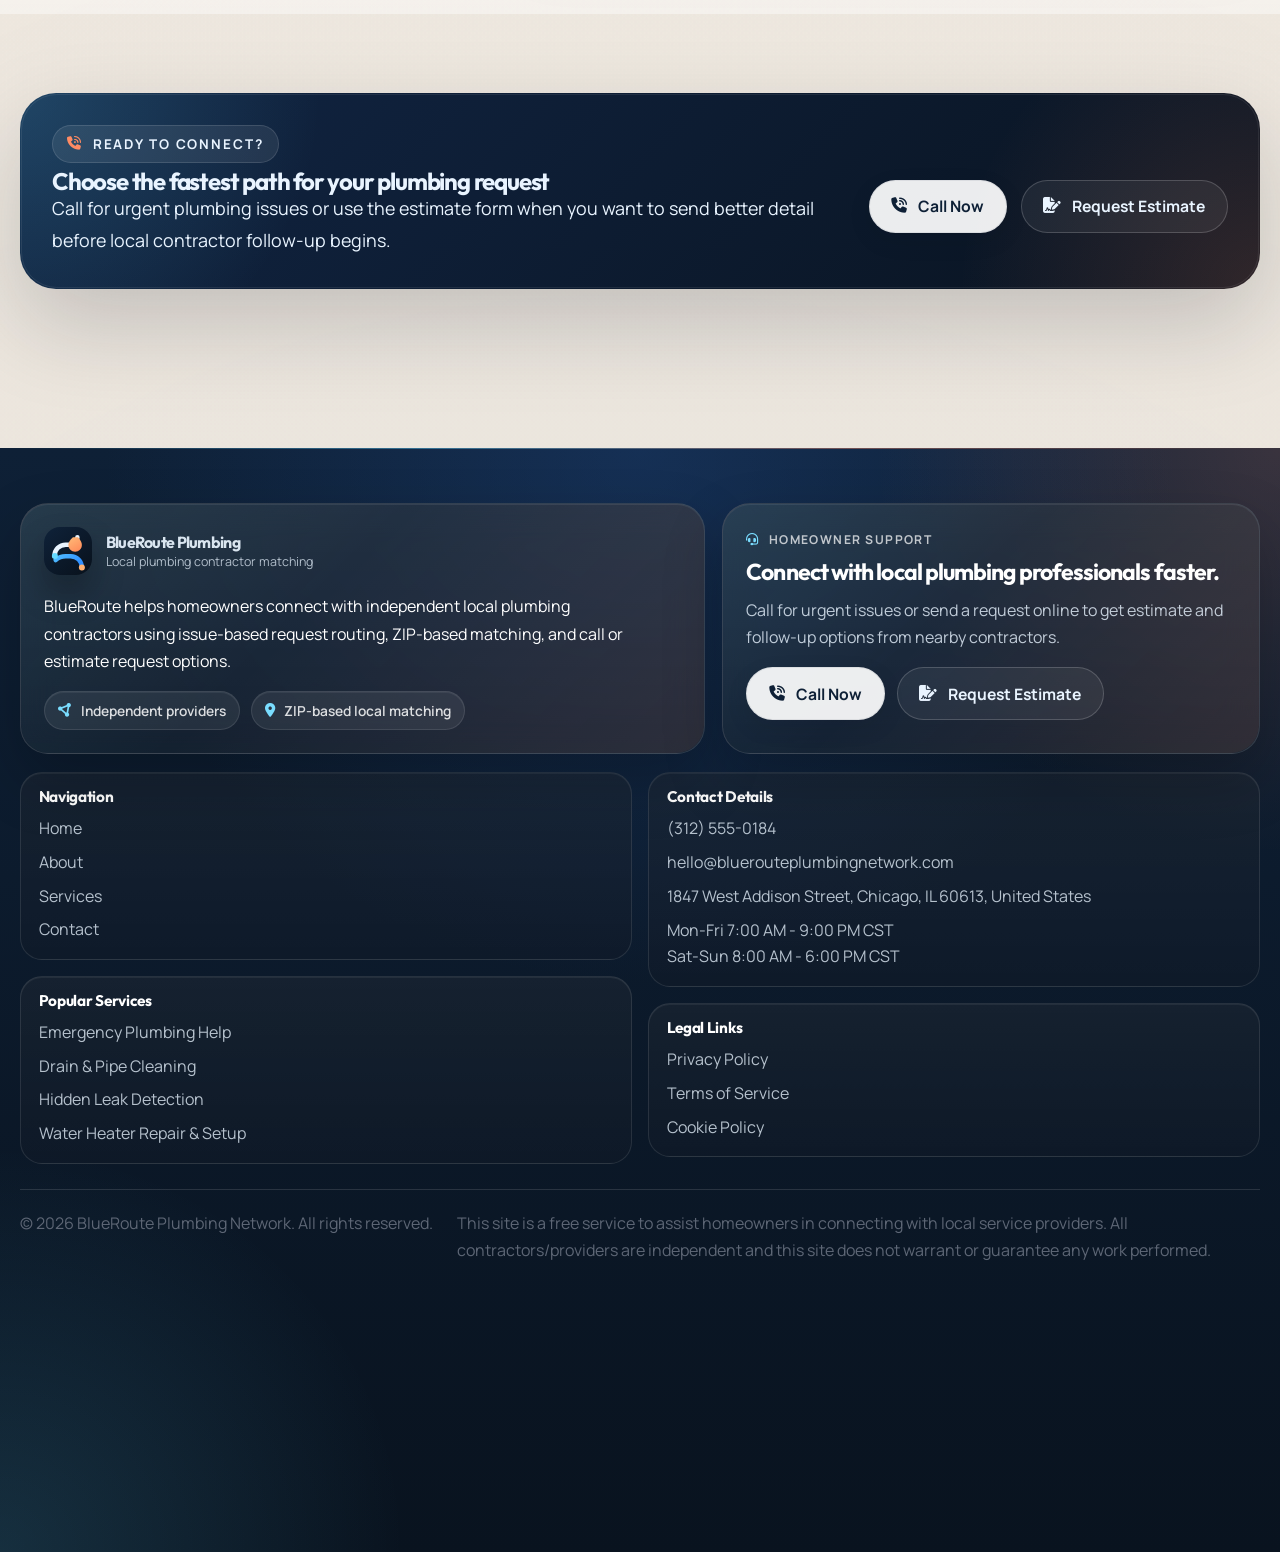
==== commit eba8cfe1: "add burger menu" ====
--- a/index.html
+++ b/index.html
@@ -8,7 +8,8 @@
       content="BlueRoute Plumbing Network is a homeowner-focused plumbing request platform for urgent calls, estimate requests, and local contractor matching across leaks, drains, heaters, fixtures, and larger plumbing projects."
     />
     <title>BlueRoute Plumbing Network | Plumbing Request Matching for Homeowners</title>
-    <link rel="icon" type="image/svg+xml" href="images/icons/favicon.svg" />
+    <link rel="icon" type="image/svg+xml" sizes="any" href="images/icons/favicon.svg?v=3" />
+    <link rel="shortcut icon" href="images/icons/favicon.svg?v=3" />
     <link rel="preconnect" href="https://fonts.googleapis.com" />
     <link rel="preconnect" href="https://fonts.gstatic.com" crossorigin />
     <link
@@ -155,7 +156,7 @@
                 <i class="fa-solid fa-phone-volume"></i>
                 Call Now
               </a>
-              <a class="btn btn--secondary" href="#home-estimate-form">
+              <a class="btn btn--secondary" href="contact.html#estimate-form">
                 <i class="fa-solid fa-file-signature"></i>
                 Request Estimate
               </a>
@@ -177,7 +178,7 @@
           </div>
 
           <div class="hero-side-stack reveal" data-delay="1">
-            <div class="form-card home-form-card reveal" data-delay="2">
+            <div class="form-card home-form-card home-form-card--desktop reveal" data-delay="2">
               <div class="home-form-head">
                 <div class="section-copy home-form-copy">
                   <span class="section-kicker"><i class="fa-solid fa-paper-plane"></i> Start Your Request</span>
@@ -641,7 +642,7 @@
                   <span class="request-readiness-chip">Repair help, estimate, or project planning</span>
                   <span class="request-readiness-chip">Best callback time and ZIP code</span>
                 </div>
-                <a class="btn btn--primary" href="#home-estimate-form">
+                <a class="btn btn--primary" href="contact.html#estimate-form">
                   <i class="fa-solid fa-file-signature"></i>
                   Start Request
                 </a>
--- a/css/main.css
+++ b/css/main.css
@@ -29,6 +29,7 @@
   --radius-lg: 40px;
   --container: min(1240px, calc(100% - 2rem));
   --section-space: clamp(4.2rem, 6.2vw, 5.75rem);
+  --cookie-notice-offset: 0px;
   --transition: 220ms ease;
 }
 
@@ -141,6 +142,10 @@
 .container {
   width: var(--container);
   margin: 0 auto;
+}
+
+#estimate-form {
+  scroll-margin-top: 7rem;
 }
 
 .section {
@@ -451,16 +456,48 @@
 }
 
 .nav-link:hover::after,
-.nav-link:focus-visible::after,
 .nav-link.is-active::after {
   transform: scaleX(1);
 }
 
 .nav-link:hover,
-.nav-link:focus-visible,
 .nav-link.is-active {
   background: rgba(255, 255, 255, 0.74);
   box-shadow: inset 0 1px 0 rgba(255, 255, 255, 0.48);
+}
+
+.nav-list .nav-link:focus-visible,
+.nav-list .mobile-nav-close:focus-visible,
+.nav-list .mobile-nav-services__toggle:focus-visible,
+.nav-list .mobile-nav-service-link:focus-visible,
+.nav-list .mobile-nav-cookie-button:focus-visible,
+.nav-list .mobile-nav-meta__line:focus-visible {
+  outline: none;
+  transform: none;
+  box-shadow: none;
+}
+
+.mobile-nav-close-row,
+.mobile-nav-close,
+.mobile-nav-services__toggle,
+.mobile-nav-footer,
+.mobile-nav-cookie-button,
+.mobile-nav-meta {
+  display: none;
+}
+
+.mobile-nav-services {
+  display: flex;
+  align-items: center;
+}
+
+.mobile-nav-services__header {
+  display: flex;
+  align-items: center;
+}
+
+.mobile-nav-services__panel {
+  display: none;
 }
 
 .header-actions {
@@ -537,6 +574,164 @@
 body.menu-open .menu-toggle::after {
   top: 23px;
   transform: rotate(-45deg);
+}
+
+.floating-estimate-button {
+  position: fixed;
+  right: max(0.95rem, env(safe-area-inset-right, 0px));
+  bottom: calc(max(0.95rem, env(safe-area-inset-bottom, 0px)) + var(--cookie-notice-offset));
+  z-index: 88;
+  display: none;
+  align-items: center;
+  gap: 0.52rem;
+  min-height: 50px;
+  padding: 0.78rem 0.94rem;
+  border-radius: 999px;
+  background: linear-gradient(135deg, #1f63d7, #2c8bff 58%, #65d9ff 100%);
+  color: #ffffff;
+  box-shadow:
+    0 18px 38px rgba(31, 99, 215, 0.24),
+    0 10px 24px rgba(9, 19, 31, 0.18);
+  backdrop-filter: blur(14px);
+  transition:
+    transform 240ms ease,
+    opacity 220ms ease,
+    box-shadow 220ms ease,
+    padding 220ms ease,
+    gap 220ms ease;
+}
+
+.floating-estimate-button i {
+  font-size: 0.94rem;
+  flex: 0 0 auto;
+}
+
+.floating-estimate-button span {
+  font-size: 0.78rem;
+  font-weight: 800;
+  letter-spacing: 0.08em;
+  text-transform: uppercase;
+  white-space: nowrap;
+  transition: max-width 220ms ease, opacity 180ms ease, margin 220ms ease;
+  max-width: 10rem;
+  overflow: hidden;
+}
+
+.floating-estimate-button:hover,
+.floating-estimate-button:focus-visible {
+  transform: translateY(-2px);
+  box-shadow:
+    0 22px 42px rgba(31, 99, 215, 0.28),
+    0 14px 30px rgba(9, 19, 31, 0.2);
+}
+
+.floating-estimate-button.is-condensed {
+  gap: 0;
+  padding-inline: 0.92rem;
+}
+
+.floating-estimate-button.is-condensed span {
+  max-width: 0;
+  opacity: 0;
+}
+
+.floating-estimate-button.is-hidden,
+body.menu-open .floating-estimate-button {
+  opacity: 0;
+  pointer-events: none;
+  transform: translateY(0.8rem) scale(0.94);
+}
+
+.cookie-notice {
+  position: fixed;
+  right: max(1rem, env(safe-area-inset-right, 0px));
+  bottom: max(1rem, env(safe-area-inset-bottom, 0px));
+  z-index: 86;
+  width: min(28rem, calc(100% - 2rem));
+  display: grid;
+  gap: 0.75rem;
+  padding: 1rem 1rem 1.05rem;
+  border: 1px solid rgba(18, 32, 51, 0.12);
+  border-radius: 24px;
+  background:
+    linear-gradient(180deg, rgba(255, 255, 255, 0.97), rgba(247, 243, 236, 0.96)),
+    rgba(255, 255, 255, 0.98);
+  box-shadow:
+    0 24px 60px rgba(9, 19, 31, 0.16),
+    0 10px 24px rgba(9, 19, 31, 0.08);
+}
+
+.cookie-notice__title {
+  color: var(--surface-dark);
+  font-family: "Outfit", sans-serif;
+  font-size: 1.05rem;
+  letter-spacing: -0.03em;
+}
+
+.cookie-notice__copy {
+  color: var(--text-soft);
+  font-size: 0.92rem;
+  line-height: 1.55;
+}
+
+.cookie-notice__links {
+  display: flex;
+  flex-wrap: wrap;
+  gap: 0.5rem;
+}
+
+.cookie-notice__link {
+  display: inline-flex;
+  align-items: center;
+  min-height: 36px;
+  padding: 0.48rem 0.78rem;
+  border: 1px solid rgba(18, 32, 51, 0.1);
+  border-radius: 999px;
+  background: rgba(44, 139, 255, 0.06);
+  color: var(--surface-dark);
+  font-size: 0.82rem;
+  font-weight: 700;
+  transition: transform var(--transition), background-color var(--transition), border-color var(--transition);
+}
+
+.cookie-notice__link:hover,
+.cookie-notice__link:focus-visible {
+  transform: translateY(-1px);
+  background: rgba(44, 139, 255, 0.12);
+  border-color: rgba(44, 139, 255, 0.2);
+}
+
+.cookie-notice__actions {
+  display: grid;
+  grid-template-columns: repeat(2, minmax(0, 1fr));
+  gap: 0.65rem;
+}
+
+.cookie-notice__button {
+  min-height: 44px;
+  padding: 0.78rem 0.95rem;
+  border: 1px solid transparent;
+  border-radius: 16px;
+  font-size: 0.88rem;
+  font-weight: 800;
+  transition: transform var(--transition), background-color var(--transition), border-color var(--transition), box-shadow var(--transition);
+}
+
+.cookie-notice__button:hover,
+.cookie-notice__button:focus-visible {
+  transform: translateY(-1px);
+}
+
+.cookie-notice__button--accept {
+  background: linear-gradient(135deg, #38a0ff, #1f63d7 52%, #194db3 100%);
+  color: #ffffff;
+  box-shadow: 0 14px 28px rgba(44, 139, 255, 0.2);
+}
+
+.cookie-notice__button--decline {
+  border-color: rgba(18, 32, 51, 0.12);
+  background: rgba(255, 255, 255, 0.76);
+  color: var(--surface-dark);
 }
 
 .hero {
@@ -1399,7 +1594,7 @@
 
 .site-footer {
   position: relative;
-  padding: 3.4rem 0 1.6rem;
+  padding: 3.4rem 0 calc(1.6rem + var(--cookie-notice-offset));
   margin-top: 5rem;
   background:
     radial-gradient(circle at 0% 100%, rgba(101, 217, 255, 0.14), transparent 24%),
@@ -1975,6 +2170,18 @@
 }
 
 @media (max-width: 980px) {
+  body.menu-open {
+    overflow: hidden;
+  }
+
+  .floating-estimate-button {
+    display: inline-flex;
+  }
+
+  body.has-floating-estimate .site-footer {
+    padding-bottom: calc(5rem + env(safe-area-inset-bottom, 0px) + var(--cookie-notice-offset));
+  }
+
   .site-header {
     padding-top: 0.75rem;
   }
@@ -1988,45 +2195,244 @@
 
   .site-nav {
     position: fixed;
-    top: 84px;
-    left: 0.9rem;
-    right: 0.9rem;
+    inset: 0;
     z-index: 90;
+    display: grid;
+    justify-items: stretch;
+    align-content: stretch;
+    padding: 0;
+    background: rgba(11, 22, 35, 0.985);
     opacity: 0;
+    visibility: hidden;
     pointer-events: none;
-    transform: translateY(-12px);
-    transition: opacity var(--transition), transform var(--transition);
+    transition: opacity 260ms ease, visibility 0s linear 260ms;
+  }
+
+  .site-nav::before {
+    display: none;
   }
 
   body.menu-open .site-nav {
     opacity: 1;
+    visibility: visible;
     pointer-events: auto;
-    transform: translateY(0);
+    transition: opacity 260ms ease, visibility 0s linear 0s;
+  }
+
+  body.menu-open .site-nav::before {
+    opacity: 1;
   }
 
   .nav-list {
+    position: fixed;
+    inset: 0;
+    z-index: 1;
+    width: auto;
+    max-width: none;
+    height: 100dvh;
+    min-height: 100dvh;
     flex-direction: column;
     align-items: stretch;
-    gap: 0.35rem;
-    max-height: calc(100vh - 108px);
+    gap: 0.45rem;
+    max-height: none;
+    overflow-x: hidden;
     overflow-y: auto;
-    padding: 0.85rem;
+    overscroll-behavior-y: contain;
+    -webkit-overflow-scrolling: touch;
+    touch-action: pan-y;
+    padding:
+      calc(env(safe-area-inset-top, 0px) + 1rem)
+      max(0.95rem, env(safe-area-inset-right, 0px))
+      calc(env(safe-area-inset-bottom, 0px) + 1rem)
+      max(0.95rem, env(safe-area-inset-left, 0px));
+    border-top: 0;
+    border-right: 0;
+    border-bottom: 0;
+    border-left: 0;
+    border-radius: 0;
+    background:
+      linear-gradient(180deg, rgba(11, 22, 35, 0.995), rgba(8, 18, 30, 0.995)),
+      rgba(11, 22, 35, 0.995);
+    box-shadow: none;
+    backdrop-filter: none;
+    transform: translate3d(-100%, 0, 0);
+    transition: transform 300ms ease;
+  }
+
+  body.menu-open .nav-list {
+    transform: translate3d(0, 0, 0);
+  }
+
+  .mobile-nav-close-row {
+    display: flex;
+    justify-content: flex-end;
+    margin-bottom: 0.2rem;
+    position: sticky;
+    top: 0;
+    z-index: 2;
+    padding-bottom: 0.35rem;
+    background: rgba(11, 22, 35, 0.995);
+  }
+
+  .mobile-nav-close {
+    display: inline-flex;
+    align-items: center;
+    justify-content: center;
+    width: 2.7rem;
+    height: 2.7rem;
+    border: 1px solid rgba(255, 255, 255, 0.14);
+    border-radius: 16px;
+    background: rgba(255, 255, 255, 0.08);
+    color: #ffffff;
+    font-size: 0.96rem;
+    font-weight: 800;
+    line-height: 1;
+    transition: background-color var(--transition), transform var(--transition), border-color var(--transition);
+  }
+
+  .mobile-nav-close:hover {
+    transform: translateY(-1px);
+    background: rgba(255, 255, 255, 0.14);
+    border-color: rgba(255, 255, 255, 0.2);
+  }
+
+  .mobile-nav-footer {
+    display: grid;
+    gap: 0.9rem;
+    margin-top: auto;
+    padding-top: 1rem;
+  }
+
+  .mobile-nav-cookie-button {
+    display: inline-flex;
+    align-items: center;
+    justify-content: center;
+    min-height: 50px;
+    width: 100%;
+    border: 1px solid rgba(255, 255, 255, 0.14);
+    border-radius: 18px;
+    background: rgba(255, 255, 255, 0.1);
+    color: #ffffff;
+    font-weight: 800;
+    letter-spacing: 0.01em;
+    transition: background-color var(--transition), transform var(--transition), border-color var(--transition);
+  }
+
+  .mobile-nav-cookie-button:hover {
+    transform: translateY(-1px);
+    background: rgba(255, 255, 255, 0.16);
+    border-color: rgba(255, 255, 255, 0.2);
+  }
+
+  .mobile-nav-meta {
+    display: grid;
+    gap: 0.38rem;
+    padding-bottom: 0.2rem;
+  }
+
+  .mobile-nav-meta__line {
+    margin: 0;
+    color: rgba(233, 244, 255, 0.74);
+    font-size: 0.88rem;
+    line-height: 1.55;
+  }
+
+  .mobile-nav-services {
+    display: grid;
+    gap: 0.4rem;
+  }
+
+  .mobile-nav-services__header {
+    display: grid;
+    grid-template-columns: minmax(0, 1fr) auto;
+    align-items: center;
+    gap: 0.55rem;
+  }
+
+  .mobile-nav-services__toggle {
+    display: inline-flex;
+    align-items: center;
+    justify-content: center;
+    gap: 0.5rem;
+    min-height: 52px;
+    padding: 0.9rem 0.95rem;
+    border: 1px solid rgba(255, 255, 255, 0.12);
+    border-radius: 18px;
+    background: rgba(255, 255, 255, 0.06);
+    color: rgba(233, 244, 255, 0.92);
+    font-size: 0.82rem;
+    font-weight: 800;
+    letter-spacing: 0.03em;
+    transition: background-color var(--transition), border-color var(--transition), transform var(--transition);
+  }
+
+  .mobile-nav-services__toggle i {
+    font-size: 0.78rem;
+    transition: transform var(--transition);
+  }
+
+  .mobile-nav-services__toggle:hover {
+    transform: translateY(-1px);
+    background: rgba(255, 255, 255, 0.1);
+    border-color: rgba(255, 255, 255, 0.18);
+  }
+
+  .mobile-nav-services.is-open .mobile-nav-services__toggle i {
+    transform: rotate(180deg);
+  }
+
+  .mobile-nav-services__panel {
+    display: grid;
+    grid-template-rows: 0fr;
+    opacity: 0;
+    transition: grid-template-rows 240ms ease, opacity 180ms ease;
+  }
+
+  .mobile-nav-services.is-open .mobile-nav-services__panel {
+    grid-template-rows: 1fr;
+    opacity: 1;
+  }
+
+  .mobile-nav-services__panel-inner {
+    min-height: 0;
+    overflow: hidden;
+    display: grid;
+    gap: 0.45rem;
+    padding: 0.1rem 0 0.2rem 0.65rem;
+  }
+
+  .mobile-nav-service-link {
+    display: inline-flex;
+    align-items: center;
+    min-height: 44px;
+    padding: 0.72rem 0.9rem;
     border: 1px solid rgba(255, 255, 255, 0.08);
-    border-radius: 24px;
-    background: rgba(11, 22, 35, 0.96);
-    box-shadow: var(--shadow-lg);
-    backdrop-filter: blur(18px);
+    border-radius: 16px;
+    background: rgba(255, 255, 255, 0.04);
+    color: rgba(233, 244, 255, 0.8);
+    font-size: 0.86rem;
+    font-weight: 700;
+    line-height: 1.35;
+    transition: background-color var(--transition), border-color var(--transition), color var(--transition), transform var(--transition);
+  }
+
+  .mobile-nav-service-link:hover,
+  .mobile-nav-service-link.is-active {
+    transform: translateY(-1px);
+    background: rgba(101, 217, 255, 0.1);
+    border-color: rgba(101, 217, 255, 0.2);
+    color: #ffffff;
   }
 
   .nav-link {
     justify-content: flex-start;
-    min-height: 46px;
-    padding: 0.85rem 0.95rem;
+    min-height: 52px;
+    padding: 0.9rem 0.95rem;
+    border-radius: 18px;
     color: var(--text-on-dark);
   }
 
   .nav-link:hover,
-  .nav-link:focus-visible,
   .nav-link.is-active {
     background: rgba(255, 255, 255, 0.08);
   }
@@ -2035,8 +2441,23 @@
     display: inline-flex;
   }
 
+  .header-actions {
+    display: none;
+  }
+
   .header-actions .phone-chip {
     display: none;
+  }
+
+  .cookie-notice {
+    width: min(30rem, calc(100% - 1.5rem));
+    right: max(0.75rem, env(safe-area-inset-right, 0px));
+    bottom: max(0.75rem, env(safe-area-inset-bottom, 0px));
+    border-radius: 22px;
+  }
+
+  .cookie-notice__actions {
+    grid-template-columns: 1fr;
   }
 
   .hero-grid,
@@ -2056,6 +2477,15 @@
 }
 
 @media (max-width: 760px) {
+  html,
+  body {
+    overflow-x: clip;
+  }
+
+  body {
+    background: linear-gradient(180deg, #fdfbf8 0%, #f5ede1 100%);
+  }
+
   body::before,
   body::after,
   .floating-note,
@@ -2063,19 +2493,65 @@
     display: none;
   }
 
+  .container {
+    width: min(100% - 1.25rem, 42rem);
+  }
+
+  .site-header {
+    padding-top: 0.55rem;
+  }
+
+  .header-shell {
+    min-height: 68px;
+    gap: 0.55rem;
+    padding: 0.68rem 0.78rem;
+    border-radius: 22px;
+  }
+
+  .brand {
+    min-width: 0;
+    gap: 0.72rem;
+  }
+
+  .brand img {
+    width: 42px;
+    height: 42px;
+    border-radius: 14px;
+  }
+
+  .brand-text strong {
+    font-size: 0.94rem;
+  }
+
   .section {
-    padding: 3.35rem 0;
+    padding: 3rem 0;
   }
 
   .hero,
   .page-hero {
-    padding: 4rem 0 2.35rem;
+    padding: 3.55rem 0 2rem;
+  }
+
+  .page-hero-copy {
+    min-width: 0;
+    padding: 1.15rem 1.05rem 1.2rem;
+    border: 1px solid rgba(255, 255, 255, 0.62);
+    border-radius: 24px;
+    background:
+      linear-gradient(180deg, rgba(255, 255, 255, 0.86), rgba(247, 241, 233, 0.68)),
+      rgba(255, 255, 255, 0.6);
+    box-shadow: 0 18px 44px rgba(9, 19, 31, 0.08);
+    backdrop-filter: blur(12px);
+  }
+
+  .page-hero-copy .eyebrow {
+    margin-bottom: 0.2rem;
   }
 
   .section-head {
     grid-template-columns: 1fr;
     gap: 0.9rem;
-    margin-bottom: 1.9rem;
+    margin-bottom: 1.55rem;
   }
 
   .section-kicker,
@@ -2101,9 +2577,16 @@
 
   .hero-copy h1,
   .page-hero-copy h1 {
-    font-size: clamp(2.15rem, 10vw, 3.3rem);
-    margin-top: 0.85rem;
+    font-size: clamp(2rem, 8.8vw, 2.85rem);
+    margin-top: 0.72rem;
     max-width: none;
+    line-height: 0.98;
+    letter-spacing: -0.06em;
+  }
+
+  .page-hero-copy h1 span {
+    display: inline;
+    margin-right: 0.18em;
   }
 
   .hero-copy p,
@@ -2111,6 +2594,19 @@
   .lede {
     font-size: 1rem;
     line-height: 1.66;
+  }
+
+  .page-hero-copy .lede {
+    max-width: 34ch;
+    margin-top: 0.82rem;
+    font-size: 0.97rem;
+    line-height: 1.58;
+  }
+
+  .section-copy h2,
+  .cta-band h2 {
+    font-size: clamp(1.72rem, 7vw, 2.35rem);
+    line-height: 1.02;
   }
 
   .hero-grid,
@@ -2119,13 +2615,29 @@
   .cta-grid,
   .catalog-shell,
   .split-grid {
-    gap: 1.15rem;
+    gap: 1rem;
   }
 
   .hero-actions,
   .inline-actions {
     margin-top: 1.25rem;
     gap: 0.7rem;
+  }
+
+  .page-hero-copy .hero-actions,
+  .page-hero-copy .inline-actions {
+    display: grid;
+    grid-template-columns: repeat(2, minmax(0, 1fr));
+    width: 100%;
+    margin-top: 1rem;
+    gap: 0.65rem;
+  }
+
+  .page-hero-copy .hero-actions .btn,
+  .page-hero-copy .inline-actions .btn {
+    width: 100%;
+    min-height: 48px;
+    padding-inline: 1rem;
   }
 
   .hero-trust {
@@ -2195,12 +2707,40 @@
   }
 
   .visual-frame {
-    padding: 0.55rem;
-    border-radius: 28px;
+    padding: 0.5rem;
+    border-radius: 24px;
   }
 
   .visual-frame img {
-    border-radius: 20px;
+    border-radius: 18px;
+  }
+
+  .media-tile {
+    border-radius: 22px;
+  }
+
+  .media-overlay {
+    gap: 0.28rem;
+    padding: 0.98rem 0.98rem 0.92rem;
+    transform: translateY(0);
+  }
+
+  .media-overlay strong {
+    font-size: 0.96rem;
+  }
+
+  .media-overlay span {
+    font-size: 0.84rem;
+    line-height: 1.42;
+  }
+
+  .media-overlay__link {
+    min-height: 32px;
+    margin-top: 0.08rem;
+    padding: 0.18rem 0.68rem;
+    font-size: 0.72rem;
+    opacity: 1;
+    transform: translateY(0);
   }
 
   .cta-band {
@@ -2241,29 +2781,320 @@
     font-size: 0.82rem;
   }
 
+  .card,
+  .content-card,
+  .quote-card,
+  .contact-card,
+  .catalog-card,
+  .process-card,
+  .faq-item,
+  .legal-copy,
+  .legal-nav-card,
+  .legal-summary-card {
+    box-shadow: 0 18px 42px rgba(9, 19, 31, 0.08);
+  }
+
+  .card h3,
+  .content-card h3,
+  .quote-card h3,
+  .contact-card h3,
+  .process-card h3,
+  .catalog-card h3 {
+    font-size: 1.16rem;
+    line-height: 1.02;
+  }
+
+  .card p,
+  .content-card p,
+  .quote-card p,
+  .contact-card p,
+  .catalog-card p,
+  .process-card p,
+  .legal-copy p,
+  .legal-copy li {
+    font-size: 0.93rem;
+    line-height: 1.58;
+  }
+
+  .icon-badge,
+  .step-index {
+    width: 48px;
+    height: 48px;
+    border-radius: 16px;
+    margin-bottom: 0.85rem;
+  }
+
   .footer-tag-row {
     display: none;
   }
 
+  .site-footer {
+    margin-top: 3.4rem;
+    padding: 2.85rem 0 calc(1rem + env(safe-area-inset-bottom, 0px));
+  }
+
+  .footer-callout {
+    gap: 0.85rem;
+    margin-bottom: 0.95rem;
+  }
+
   .footer-panel {
-    padding: 1.15rem;
-    border-radius: 22px;
+    padding: 1rem;
+    border-radius: 20px;
   }
 
   .footer-action-title {
     font-size: clamp(1.2rem, 5vw, 1.5rem);
   }
 
+  .footer-brand-copy,
+  .footer-action-copy {
+    font-size: 0.92rem;
+    line-height: 1.58;
+  }
+
+  .footer-action-row {
+    gap: 0.58rem;
+  }
+
   .footer-group {
-    padding: 0.95rem;
+    padding: 0.88rem 0.92rem;
+    border-radius: 18px;
+  }
+
+  .footer-title {
+    margin-bottom: 0.55rem;
+    font-size: 0.92rem;
+  }
+
+  .footer-links {
+    gap: 0.42rem;
+  }
+
+  .footer-links a,
+  .footer-links p {
+    font-size: 0.9rem;
+    line-height: 1.52;
+  }
+
+  .footer-bottom {
+    gap: 0.42rem;
+    padding-top: 0.95rem;
+    margin-top: 1rem;
+    font-size: 0.8rem;
+  }
+
+  .reveal {
+    transform: translateY(18px);
+    transition-duration: 560ms;
+  }
+
+  .floaty,
+  .floaty--slow,
+  .floaty--delay {
+    animation: none;
+  }
+
+  .breadcrumbs,
+  .page-hero .pill-row,
+  .services-hero-notes,
+  .form-note-row,
+  .form-meta-row {
+    flex-wrap: nowrap;
+    overflow-x: auto;
+    scroll-snap-type: x proximity;
+    scroll-padding-inline: 0.1rem;
+    scrollbar-width: none;
+    -webkit-overflow-scrolling: touch;
+  }
+
+  .breadcrumbs::-webkit-scrollbar,
+  .page-hero .pill-row::-webkit-scrollbar,
+  .services-hero-notes::-webkit-scrollbar,
+  .form-note-row::-webkit-scrollbar,
+  .form-meta-row::-webkit-scrollbar {
+    display: none;
+  }
+
+  .breadcrumbs {
+    gap: 0.45rem;
+    padding-bottom: 0.1rem;
+    font-size: 0.84rem;
+    white-space: nowrap;
+  }
+
+  .page-hero .pill-row,
+  .services-hero-notes,
+  .form-note-row,
+  .form-meta-row {
+    padding-bottom: 0.25rem;
+  }
+
+  .page-hero .pill-row {
+    margin-top: 0.95rem;
+    gap: 0.5rem;
+  }
+
+  .page-hero .pill {
+    min-height: 34px;
+    padding: 0.45rem 0.72rem;
+    font-size: 0.8rem;
+  }
+
+  .page-hero .pill-row > *,
+  .services-hero-notes > *,
+  .form-note-row > *,
+  .form-meta-row > * {
+    flex: 0 0 auto;
+    scroll-snap-align: start;
+  }
+
+  .legal-summary-card,
+  .legal-nav-card,
+  .legal-copy {
+    border-radius: 24px;
+  }
+
+  .legal-summary-card,
+  .legal-nav-card {
+    padding: 1.15rem;
+  }
+
+  .legal-copy {
+    padding: 1.2rem;
+  }
+
+  .legal-layout {
+    gap: 0.95rem;
+  }
+
+  .legal-copy section + section {
+    margin-top: 1.2rem;
+    padding-top: 1.2rem;
+  }
+
+  .legal-nav-card__intro,
+  .legal-nav-card__section {
+    display: none;
+  }
+
+  .legal-anchor-list {
+    grid-auto-flow: column;
+    grid-auto-columns: max-content;
+    gap: 0.6rem;
+    padding-bottom: 0.15rem;
+    overflow-x: auto;
+    scroll-snap-type: x proximity;
+    scrollbar-width: none;
+  }
+
+  .legal-anchor-list::-webkit-scrollbar {
+    display: none;
+  }
+
+  .legal-anchor-list a {
+    width: auto;
+    min-height: 40px;
+    padding: 0.7rem 0.92rem;
+    white-space: nowrap;
+    scroll-snap-align: start;
+    border-radius: 16px;
+    font-size: 0.82rem;
+  }
+
+  .legal-anchor-list a::before {
+    display: none;
+  }
+
+  .legal-note {
+    padding: 0.92rem;
+    border-radius: 18px;
+  }
+
+  .service-page .page-hero-shell {
+    gap: 0.95rem;
+  }
+
+  .service-page .service-hero-side {
+    gap: 0.78rem;
+  }
+
+  .service-page .service-hero-side .visual-frame {
+    padding: 0.45rem;
+    border-radius: 24px;
+  }
+
+  .service-page .service-hero-side .media-tile--showcase {
+    min-height: 15.5rem;
+    aspect-ratio: 1.04 / 0.92;
+  }
+
+  .service-page .service-focus-card {
+    padding: 1rem 1.02rem;
+    border-radius: 22px;
+    background:
+      linear-gradient(180deg, rgba(255, 255, 255, 0.92), rgba(247, 241, 233, 0.82)),
+      rgba(255, 255, 255, 0.84);
+  }
+
+  .service-page .service-focus-card .stack-list {
+    gap: 0.62rem;
+  }
+
+  .service-page .service-focus-card li span {
+    line-height: 1.45;
+  }
+
+  .service-page .issue-grid,
+  .service-page .benefit-grid,
+  .service-page .service-process-grid {
+    grid-template-columns: none;
+    grid-auto-flow: column;
+    grid-auto-columns: minmax(16rem, 82%);
+    gap: 0.85rem;
+    overflow-x: auto;
+    padding: 0.05rem 0.32rem 0.5rem 0.05rem;
+    scroll-snap-type: x mandatory;
+    scroll-padding-inline: 0.05rem;
+    scrollbar-width: none;
+    -webkit-overflow-scrolling: touch;
+    overscroll-behavior-x: contain;
+    touch-action: pan-x;
+  }
+
+  .service-page .issue-grid::-webkit-scrollbar,
+  .service-page .benefit-grid::-webkit-scrollbar,
+  .service-page .service-process-grid::-webkit-scrollbar {
+    display: none;
+  }
+
+  .service-page .issue-grid > *,
+  .service-page .benefit-grid > *,
+  .service-page .service-process-grid > * {
+    min-height: 100%;
+    scroll-snap-align: start;
+    scroll-snap-stop: always;
   }
 }
 
 @media (max-width: 560px) {
-  .site-nav {
-    top: 78px;
-    left: 0.75rem;
-    right: 0.75rem;
+  .floating-estimate-button {
+    right: max(0.75rem, env(safe-area-inset-right, 0px));
+    bottom: calc(max(0.75rem, env(safe-area-inset-bottom, 0px)) + var(--cookie-notice-offset));
+    min-height: 46px;
+    padding: 0.72rem 0.82rem;
+  }
+
+  .floating-estimate-button i {
+    font-size: 0.9rem;
+  }
+
+  .floating-estimate-button span {
+    font-size: 0.72rem;
+  }
+
+  .container {
+    width: min(100% - 1rem, 36rem);
   }
 
   .footer-action-row .btn {
@@ -2271,7 +3102,8 @@
   }
 
   .header-shell {
-    padding: 0.65rem 0.75rem;
+    min-height: 64px;
+    padding: 0.62rem 0.72rem;
     border-radius: 20px;
   }
 
@@ -2279,19 +3111,9 @@
     display: none;
   }
 
-  .header-actions {
-    gap: 0.5rem;
-  }
-
-  .header-actions .btn {
-    width: auto;
-    min-height: 44px;
-    padding: 0.72rem 0.85rem;
-    font-size: 0.87rem;
-  }
-
-  .header-actions .btn i {
-    display: none;
+  .brand img {
+    width: 40px;
+    height: 40px;
   }
 
   .menu-toggle {
@@ -2300,9 +3122,33 @@
     border-radius: 16px;
   }
 
+  .page-hero-copy {
+    padding: 1rem 0.92rem 1.05rem;
+    border-radius: 22px;
+  }
+
+  .page-hero-copy h1 {
+    font-size: clamp(1.88rem, 8.5vw, 2.45rem);
+  }
+
+  .page-hero-copy .lede {
+    font-size: 0.94rem;
+    line-height: 1.54;
+  }
+
+  .page-hero-copy .hero-actions,
+  .page-hero-copy .inline-actions {
+    grid-template-columns: 1fr;
+    gap: 0.58rem;
+  }
+
   .hero-actions,
   .inline-actions {
     flex-direction: column;
+  }
+
+  .media-overlay {
+    padding: 0.9rem 0.9rem 0.84rem;
   }
 
   .btn {
@@ -2314,4 +3160,28 @@
   .service-carousel__dot {
     width: auto;
   }
-}
+
+  .service-page .issue-grid,
+  .service-page .benefit-grid,
+  .service-page .service-process-grid {
+    grid-auto-columns: 86%;
+  }
+
+  .cookie-notice {
+    left: max(0.5rem, env(safe-area-inset-left, 0px));
+    right: max(0.5rem, env(safe-area-inset-right, 0px));
+    width: auto;
+    padding: 0.9rem 0.9rem 0.95rem;
+    border-radius: 20px;
+  }
+
+  .cookie-notice__copy {
+    font-size: 0.88rem;
+  }
+
+  .cookie-notice__link {
+    min-height: 34px;
+    font-size: 0.78rem;
+  }
+
+}
--- a/css/home.css
+++ b/css/home.css
@@ -1,3 +1,7 @@
+.home-page {
+  --home-form-sheet-peek: 6.9rem;
+}
+
 .home-hero {
   overflow: hidden;
   padding-top: 5.35rem;
@@ -402,6 +406,41 @@
 
 .home-form-card::before {
   display: none;
+}
+
+.home-form-card--desktop {
+  display: block;
+}
+
+.home-form-mobile-toggle,
+.home-form-sheet-backdrop {
+  display: none;
+}
+
+.home-form-card__body {
+  display: grid;
+  gap: 0;
+}
+
+.home-form-mobile-toggle__copy {
+  display: grid;
+  gap: 0.14rem;
+  text-align: left;
+}
+
+.home-form-mobile-toggle__copy strong {
+  font-family: "Outfit", sans-serif;
+  font-size: 1rem;
+  line-height: 1.04;
+  letter-spacing: -0.04em;
+  color: var(--surface-dark);
+}
+
+.home-form-mobile-toggle__copy span {
+  color: var(--text-soft);
+  font-size: 0.76rem;
+  font-weight: 700;
+  line-height: 1.28;
 }
 
 .hero-metric-grid {
@@ -1941,6 +1980,52 @@
 }
 
 @media (max-width: 760px) {
+  .home-page {
+    padding-bottom: 0;
+  }
+
+  .home-page .hero-visual.hero-side-stack {
+    display: none;
+  }
+
+  .home-form-card--desktop {
+    display: none;
+  }
+
+  .home-page .hero-copy {
+    padding: 1.12rem 1.05rem 1.18rem;
+    border: 1px solid rgba(255, 255, 255, 0.66);
+    border-radius: 24px;
+    background:
+      linear-gradient(180deg, rgba(255, 255, 255, 0.9), rgba(247, 241, 233, 0.7)),
+      rgba(255, 255, 255, 0.7);
+    box-shadow: 0 18px 44px rgba(9, 19, 31, 0.08);
+    backdrop-filter: blur(12px);
+  }
+
+  .home-page .hero-copy p {
+    max-width: 34ch;
+    font-size: 0.95rem;
+    line-height: 1.58;
+  }
+
+  .home-page .hero-copy .hero-actions .btn--primary {
+    display: none;
+  }
+
+  .hero-copy .hero-trust {
+    display: grid;
+    gap: 0.5rem;
+  }
+
+  .hero-copy .trust-text {
+    min-height: 44px;
+    padding: 0.7rem 0.82rem;
+    border-radius: 16px;
+    background: rgba(14, 32, 54, 0.06);
+    color: var(--surface-dark);
+  }
+
   .hero-visual {
     min-height: auto;
   }
@@ -1956,6 +2041,10 @@
 
   .hero-site-search__topline {
     margin-bottom: 0.6rem;
+  }
+
+  .hero-site-search__label {
+    font-size: 1.22rem;
   }
 
   .hero-site-search__form {
@@ -1976,6 +2065,16 @@
 
   .hero-site-search__quick {
     gap: 0.42rem;
+  }
+
+  .hero-site-search__results {
+    gap: 0.38rem;
+    max-height: 15.5rem;
+    overflow-y: auto;
+  }
+
+  .hero-site-search__result {
+    padding: 0.68rem 0.78rem;
   }
 
   .hero-photo-stage {
@@ -2065,14 +2164,70 @@
     display: none;
   }
 
-  .home-hero-backdrop::after {
-    background: linear-gradient(180deg, rgba(253, 251, 248, 0.92), rgba(253, 251, 248, 0.8) 34%, rgba(253, 251, 248, 0.56) 100%);
+  .home-hero-backdrop {
+    display: none;
+  }
+
+  body.home-form-sheet-open {
+    overflow: hidden;
+  }
+
+  .home-form-sheet-backdrop {
+    display: block;
+    position: fixed;
+    inset: 0;
+    z-index: 84;
+    border: 0;
+    background: rgba(9, 19, 31, 0.34);
+    opacity: 0;
+    pointer-events: none;
+    transition: opacity 280ms ease;
+    backdrop-filter: blur(6px);
+  }
+
+  body.home-form-sheet-open .home-form-sheet-backdrop {
+    opacity: 1;
+    pointer-events: auto;
   }
 
   .home-form-card {
-    margin: 0;
-    padding: 1rem;
-    border-radius: 24px;
+    position: fixed;
+    left: max(0.75rem, env(safe-area-inset-left, 0px));
+    right: max(0.75rem, env(safe-area-inset-right, 0px));
+    bottom: max(0.65rem, env(safe-area-inset-bottom, 0px));
+    z-index: 85;
+    width: auto;
+    max-width: 33rem;
+    max-height: min(76svh, 40rem);
+    margin: 0 auto;
+    padding: 0.88rem 0.92rem 0.96rem;
+    border-radius: 28px;
+    overflow: hidden;
+    opacity: 1;
+    transform: translateY(calc(100% - var(--home-form-sheet-peek)));
+    transition:
+      transform 340ms ease,
+      box-shadow 340ms ease,
+      border-radius 340ms ease;
+    box-shadow:
+      0 28px 74px rgba(9, 19, 31, 0.22),
+      inset 0 1px 0 rgba(255, 255, 255, 0.78);
+  }
+
+  .home-form-card.reveal,
+  .home-form-card.reveal.is-visible {
+    opacity: 1;
+    transform: translateY(calc(100% - var(--home-form-sheet-peek)));
+  }
+
+  .home-form-card.is-open,
+  .home-form-card.reveal.is-open,
+  .home-form-card.reveal.is-visible.is-open {
+    transform: translateY(0);
+    border-radius: 28px;
+    box-shadow:
+      0 32px 86px rgba(9, 19, 31, 0.26),
+      inset 0 1px 0 rgba(255, 255, 255, 0.82);
   }
 
   .home-form-card .lead-form--panel {
@@ -2080,9 +2235,59 @@
     border-radius: 20px;
   }
 
+  .home-form-card__body {
+    max-height: calc(min(76svh, 40rem) - 4.55rem);
+    overflow-y: auto;
+    overscroll-behavior: contain;
+    padding-top: 0.16rem;
+  }
+
+  .home-form-mobile-toggle {
+    display: grid;
+    grid-template-columns: minmax(0, 1fr) auto;
+    align-items: center;
+    gap: 0.45rem 0.8rem;
+    width: 100%;
+    padding: 0 0 0.12rem;
+    border: 0;
+    background: transparent;
+    color: var(--surface-dark);
+  }
+
+  .home-form-mobile-toggle__grip {
+    grid-column: 1 / -1;
+    justify-self: center;
+    width: 3rem;
+    height: 0.28rem;
+    margin-bottom: 0.12rem;
+    border-radius: 999px;
+    background: rgba(18, 32, 51, 0.16);
+  }
+
+  .home-form-mobile-toggle > i {
+    font-size: 0.92rem;
+    color: var(--surface-dark);
+    transition: transform 280ms ease;
+  }
+
+  .home-form-card.is-open .home-form-mobile-toggle > i {
+    transform: rotate(180deg);
+  }
+
+  body.menu-open .home-form-card {
+    pointer-events: none;
+    transform: translateY(calc(100% + 1rem));
+  }
+
+  body.menu-open .home-form-sheet-backdrop {
+    opacity: 0;
+    pointer-events: none;
+  }
+
   .home-form-head {
     flex-direction: column;
     align-items: flex-start;
+    gap: 0.7rem;
   }
 
   .home-form-inline-call {
@@ -2103,8 +2308,7 @@
   }
 
   .home-page .service-carousel__controls {
-    width: 100%;
-    justify-content: space-between;
+    display: none;
   }
 
   .home-page .service-carousel__hint,
@@ -2113,12 +2317,14 @@
   }
 
   .home-page .service-carousel__track.service-grid {
-    grid-auto-columns: 88%;
+    grid-auto-columns: 84%;
     gap: 1rem;
   }
 
   .home-page .service-carousel__viewport {
     padding-bottom: 0.65rem;
+    overscroll-behavior-x: contain;
+    touch-action: pan-x;
   }
 
   .storyboard-feature__copy,
@@ -2177,6 +2383,96 @@
     min-height: 240px;
   }
 
+  .home-issues-section .section-head {
+    margin-bottom: 1.2rem;
+    padding: 1.08rem 1rem;
+    border-radius: 24px;
+  }
+
+  .home-issues-section .section-head h2 {
+    max-width: none;
+  }
+
+  .home-issues-section .issue-grid {
+    grid-template-columns: none;
+    grid-auto-flow: column;
+    grid-auto-columns: minmax(16.8rem, 82%);
+    gap: 0.95rem;
+    overflow-x: auto;
+    padding: 0.05rem 0.35rem 0.5rem 0.05rem;
+    scroll-snap-type: x mandatory;
+    scroll-padding-inline: 0.05rem;
+    scrollbar-width: none;
+    -webkit-overflow-scrolling: touch;
+    overscroll-behavior-x: contain;
+    touch-action: pan-x;
+  }
+
+  .home-issues-section .issue-grid::-webkit-scrollbar {
+    display: none;
+  }
+
+  .home-issues-section .issue-grid > * {
+    min-height: 100%;
+    scroll-snap-align: start;
+    scroll-snap-stop: always;
+  }
+
+  .home-issues-section .card {
+    min-height: 15.5rem;
+    padding: 1.12rem;
+    border-radius: 26px;
+  }
+
+  .home-issues-section .card::after {
+    right: -2.25rem;
+    bottom: -2.8rem;
+    width: 7rem;
+    height: 7rem;
+  }
+
+  .home-issues-section .icon-badge {
+    width: 48px;
+    height: 48px;
+    border-radius: 16px;
+    margin-bottom: 0.9rem;
+  }
+
+  .home-issues-section .card h3 {
+    font-size: 1.08rem;
+  }
+
+  .home-issues-section .card p {
+    margin-top: 0.68rem;
+    font-size: 0.94rem;
+    line-height: 1.56;
+  }
+
+  .home-page .stats-grid {
+    grid-template-columns: none;
+    grid-auto-flow: column;
+    grid-auto-columns: minmax(16.5rem, 82%);
+    gap: 0.95rem;
+    overflow-x: auto;
+    padding: 0.05rem 0.35rem 0.5rem 0.05rem;
+    scroll-snap-type: x mandatory;
+    scroll-padding-inline: 0.05rem;
+    scrollbar-width: none;
+    -webkit-overflow-scrolling: touch;
+    overscroll-behavior-x: contain;
+    touch-action: pan-x;
+  }
+
+  .home-page .stats-grid::-webkit-scrollbar {
+    display: none;
+  }
+
+  .home-page .stats-grid > * {
+    min-height: 100%;
+    scroll-snap-align: start;
+    scroll-snap-stop: always;
+  }
+
   .home-page .faq-list--showcase .faq-item::after {
     display: none;
   }
@@ -2192,6 +2488,11 @@
 }
 
 @media (max-width: 560px) {
+  .home-page {
+    --home-form-sheet-peek: 6.35rem;
+    padding-bottom: 0;
+  }
+
   .hero-site-search {
     padding: 0.72rem;
     border-radius: 18px;
@@ -2270,7 +2571,15 @@
   }
 
   .home-page .service-carousel__track.service-grid {
-    grid-auto-columns: 90%;
+    grid-auto-columns: 86%;
+  }
+
+  .home-issues-section .issue-grid {
+    grid-auto-columns: 86%;
+  }
+
+  .home-page .stats-grid {
+    grid-auto-columns: 86%;
   }
 
   .hero-photo-stage {
@@ -2326,11 +2635,26 @@
   }
 
   .home-form-card {
-    padding: 0.92rem;
+    left: max(0.55rem, env(safe-area-inset-left, 0px));
+    right: max(0.55rem, env(safe-area-inset-right, 0px));
+    bottom: max(0.5rem, env(safe-area-inset-bottom, 0px));
+    padding: 0.82rem 0.84rem 0.88rem;
   }
 
   .home-form-card .lead-form--panel {
     padding: 0.82rem;
+  }
+
+  .home-form-card__body {
+    max-height: calc(min(80svh, 38rem) - 4.45rem);
+  }
+
+  .home-form-mobile-toggle__copy strong {
+    font-size: 0.94rem;
+  }
+
+  .home-form-mobile-toggle__copy span {
+    font-size: 0.72rem;
   }
 
   .storyboard-feature__copy,
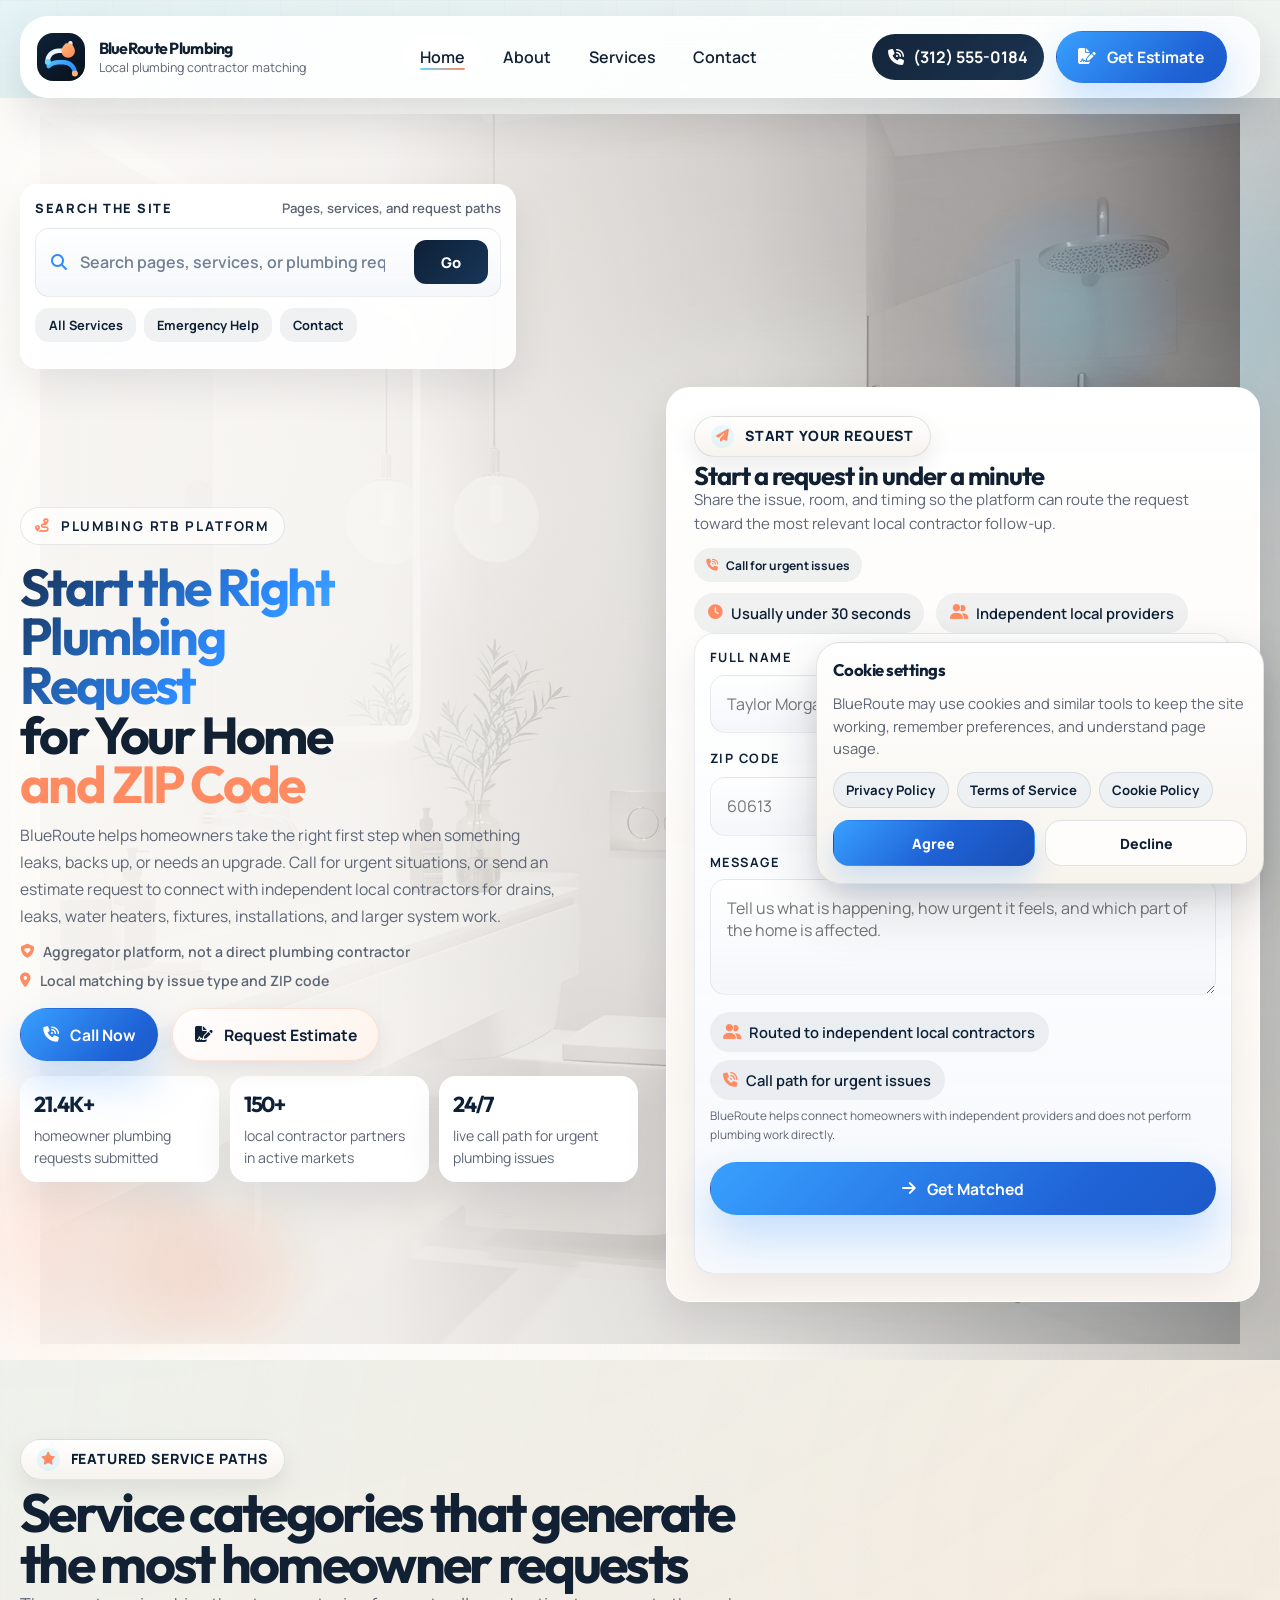
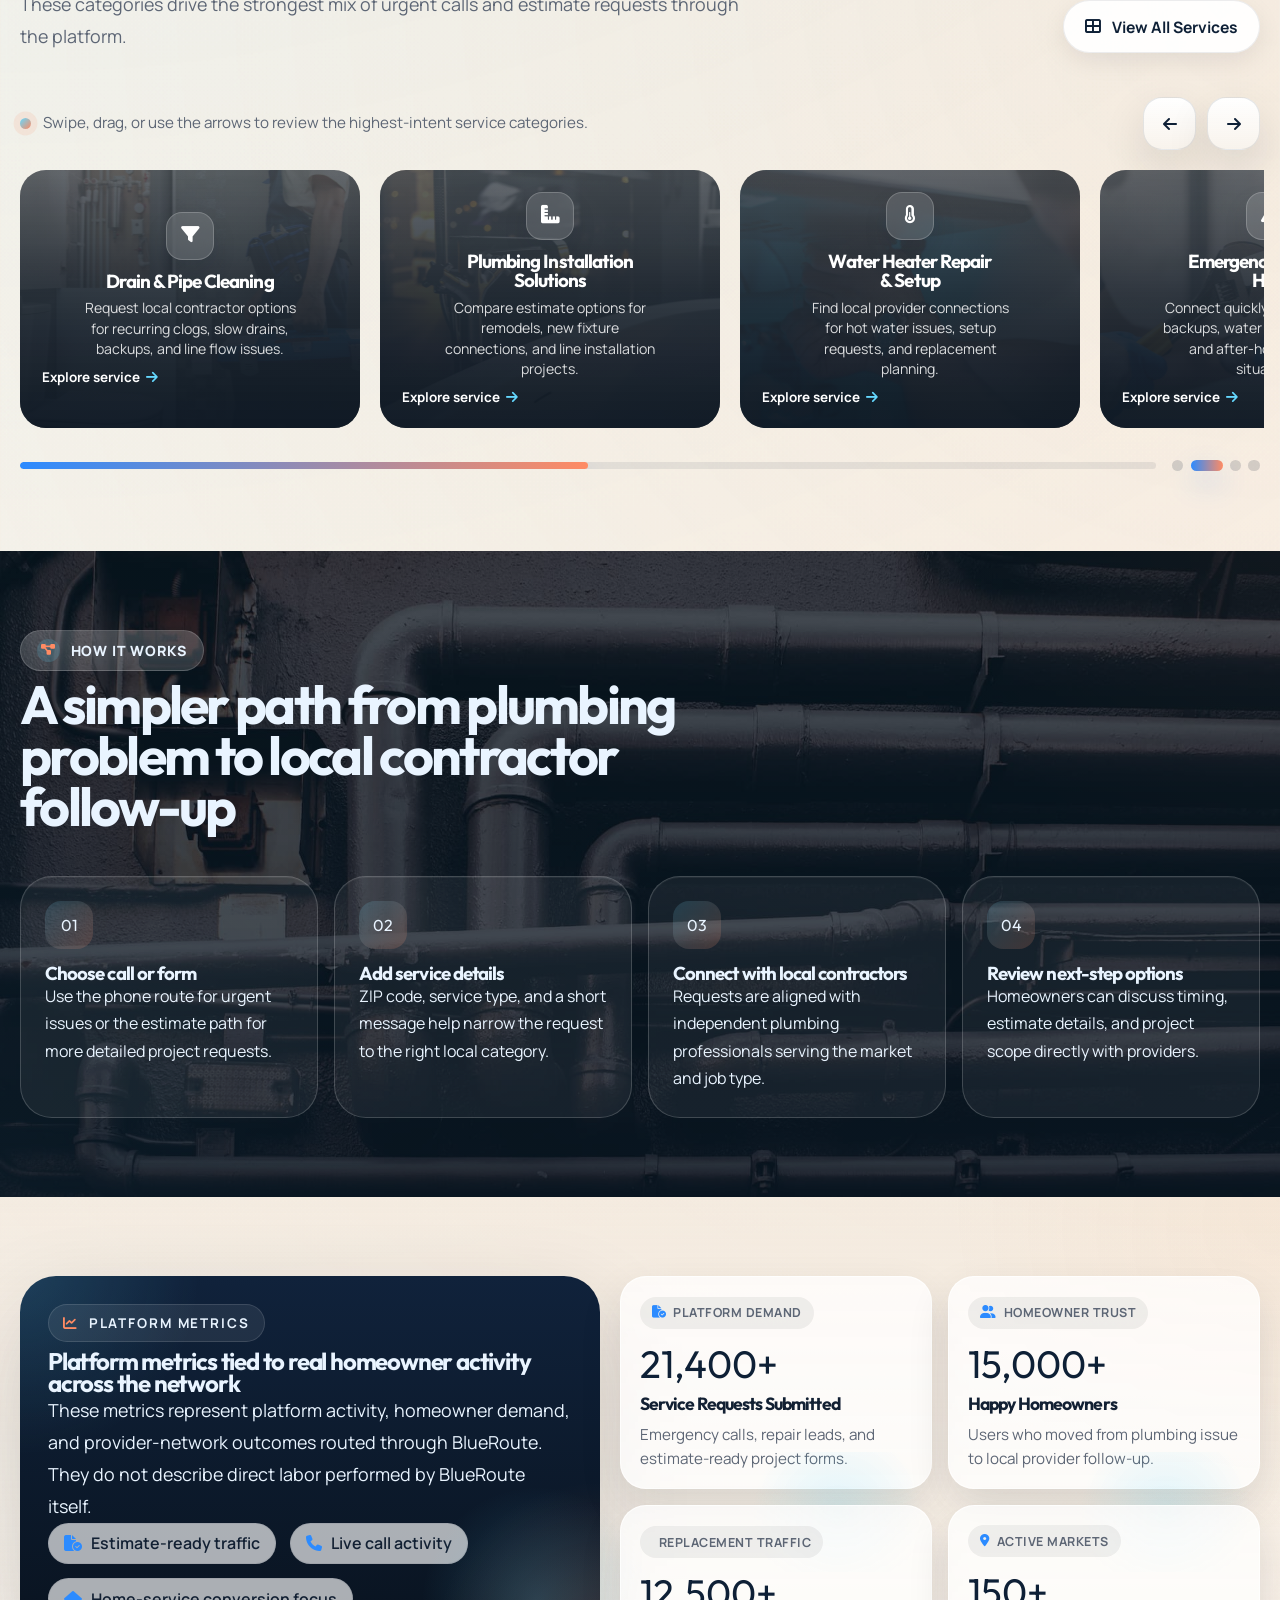
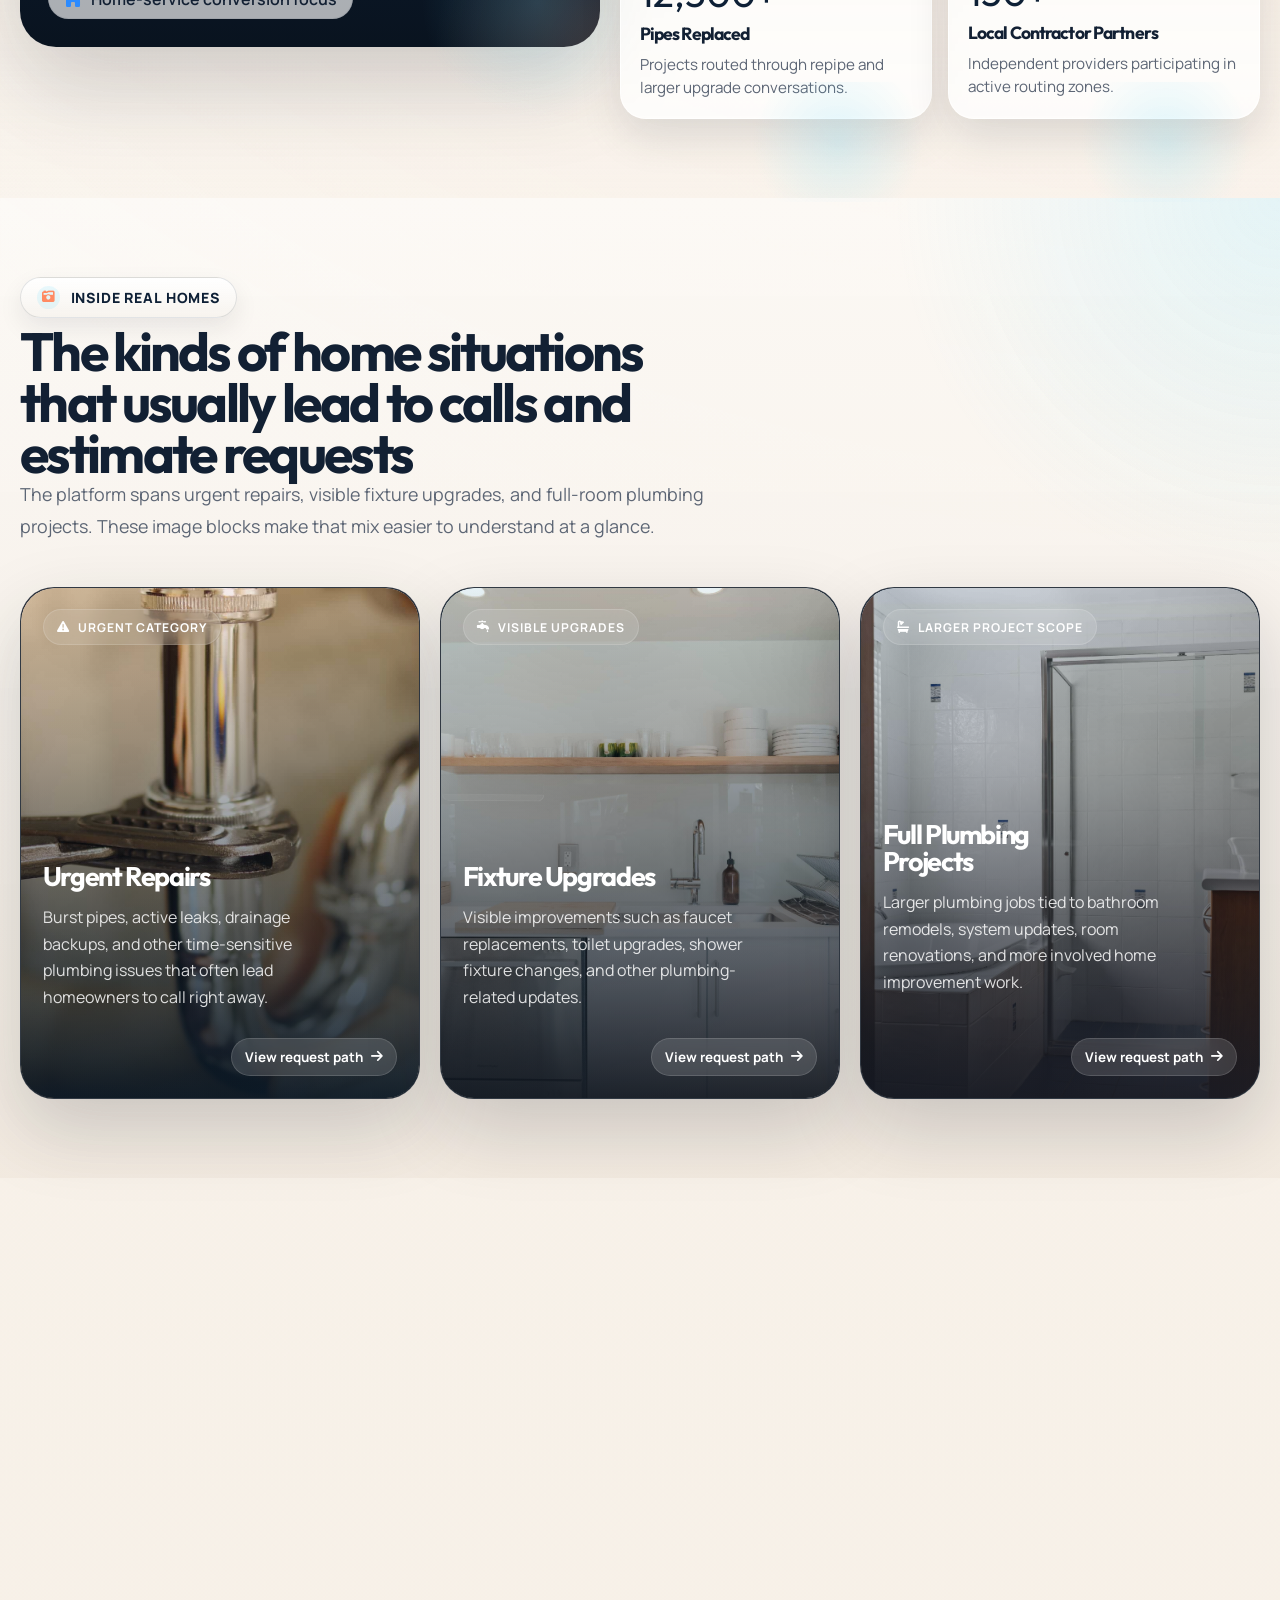
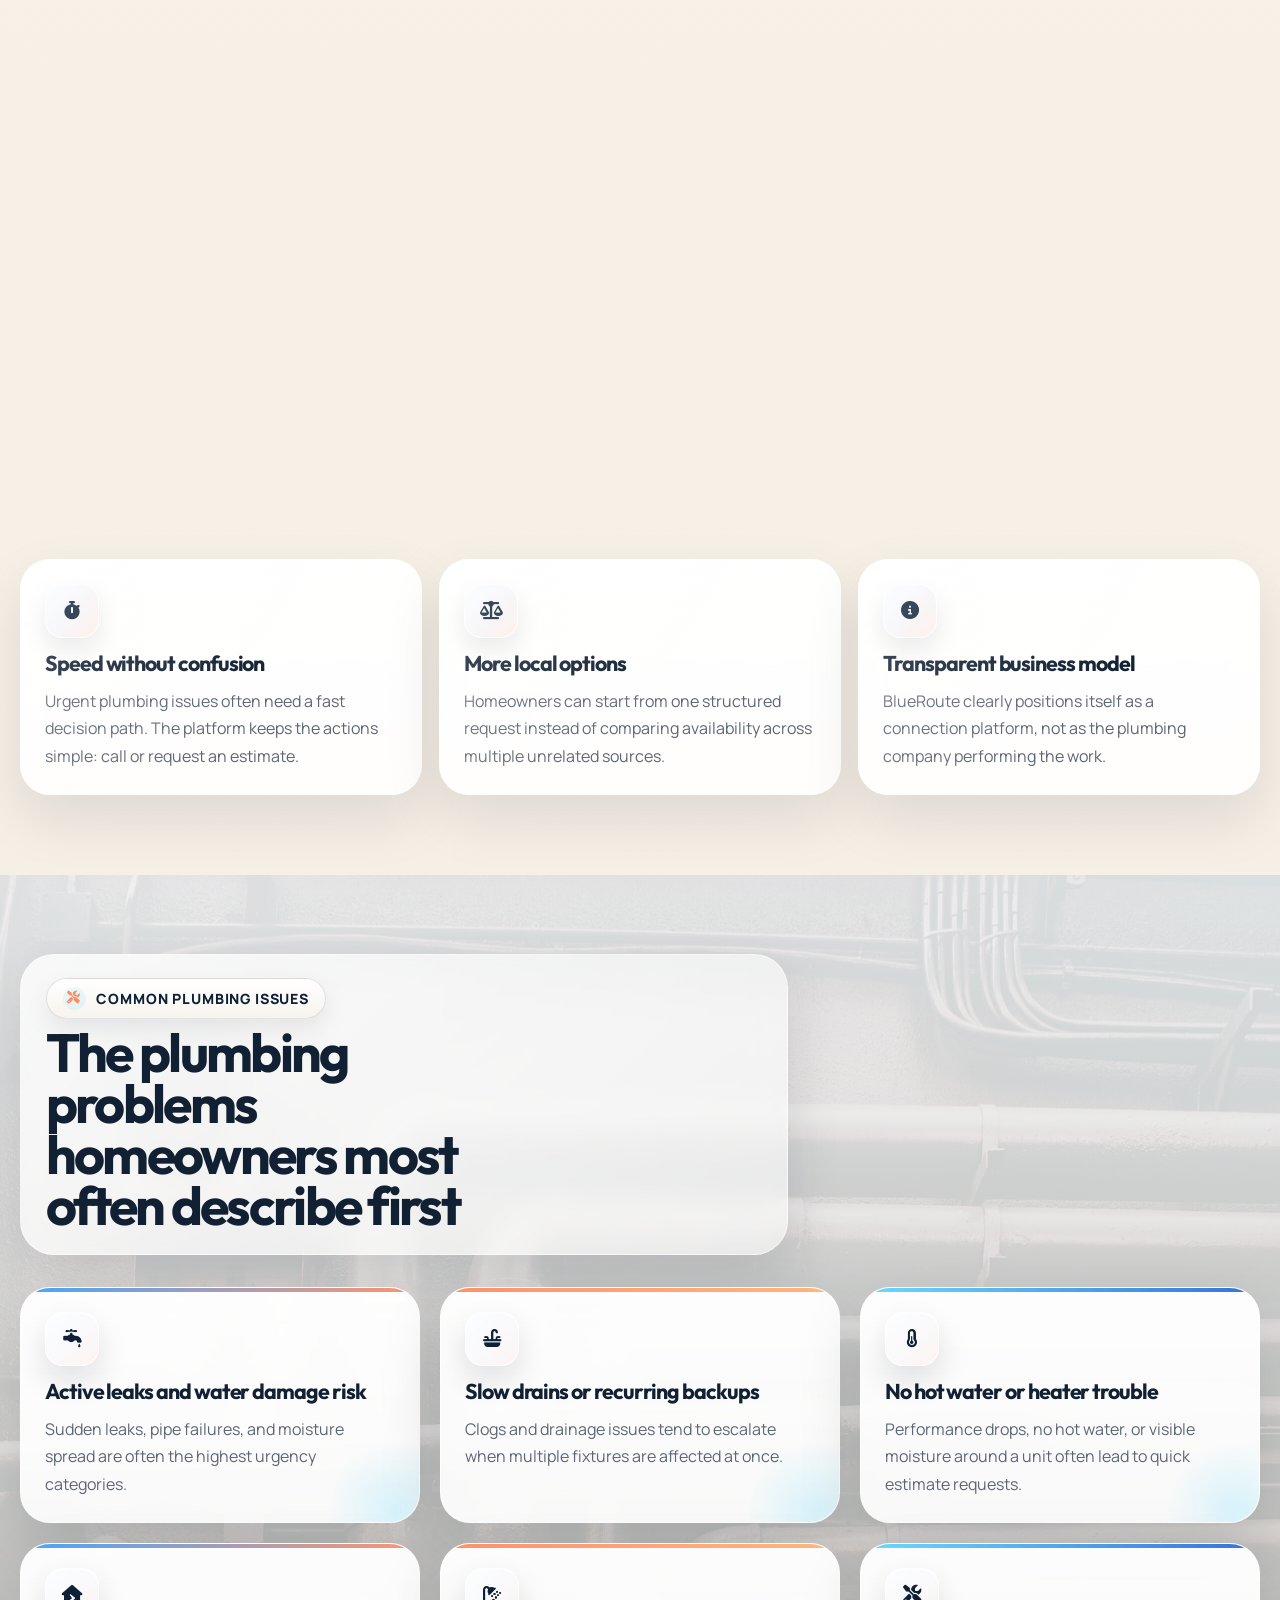
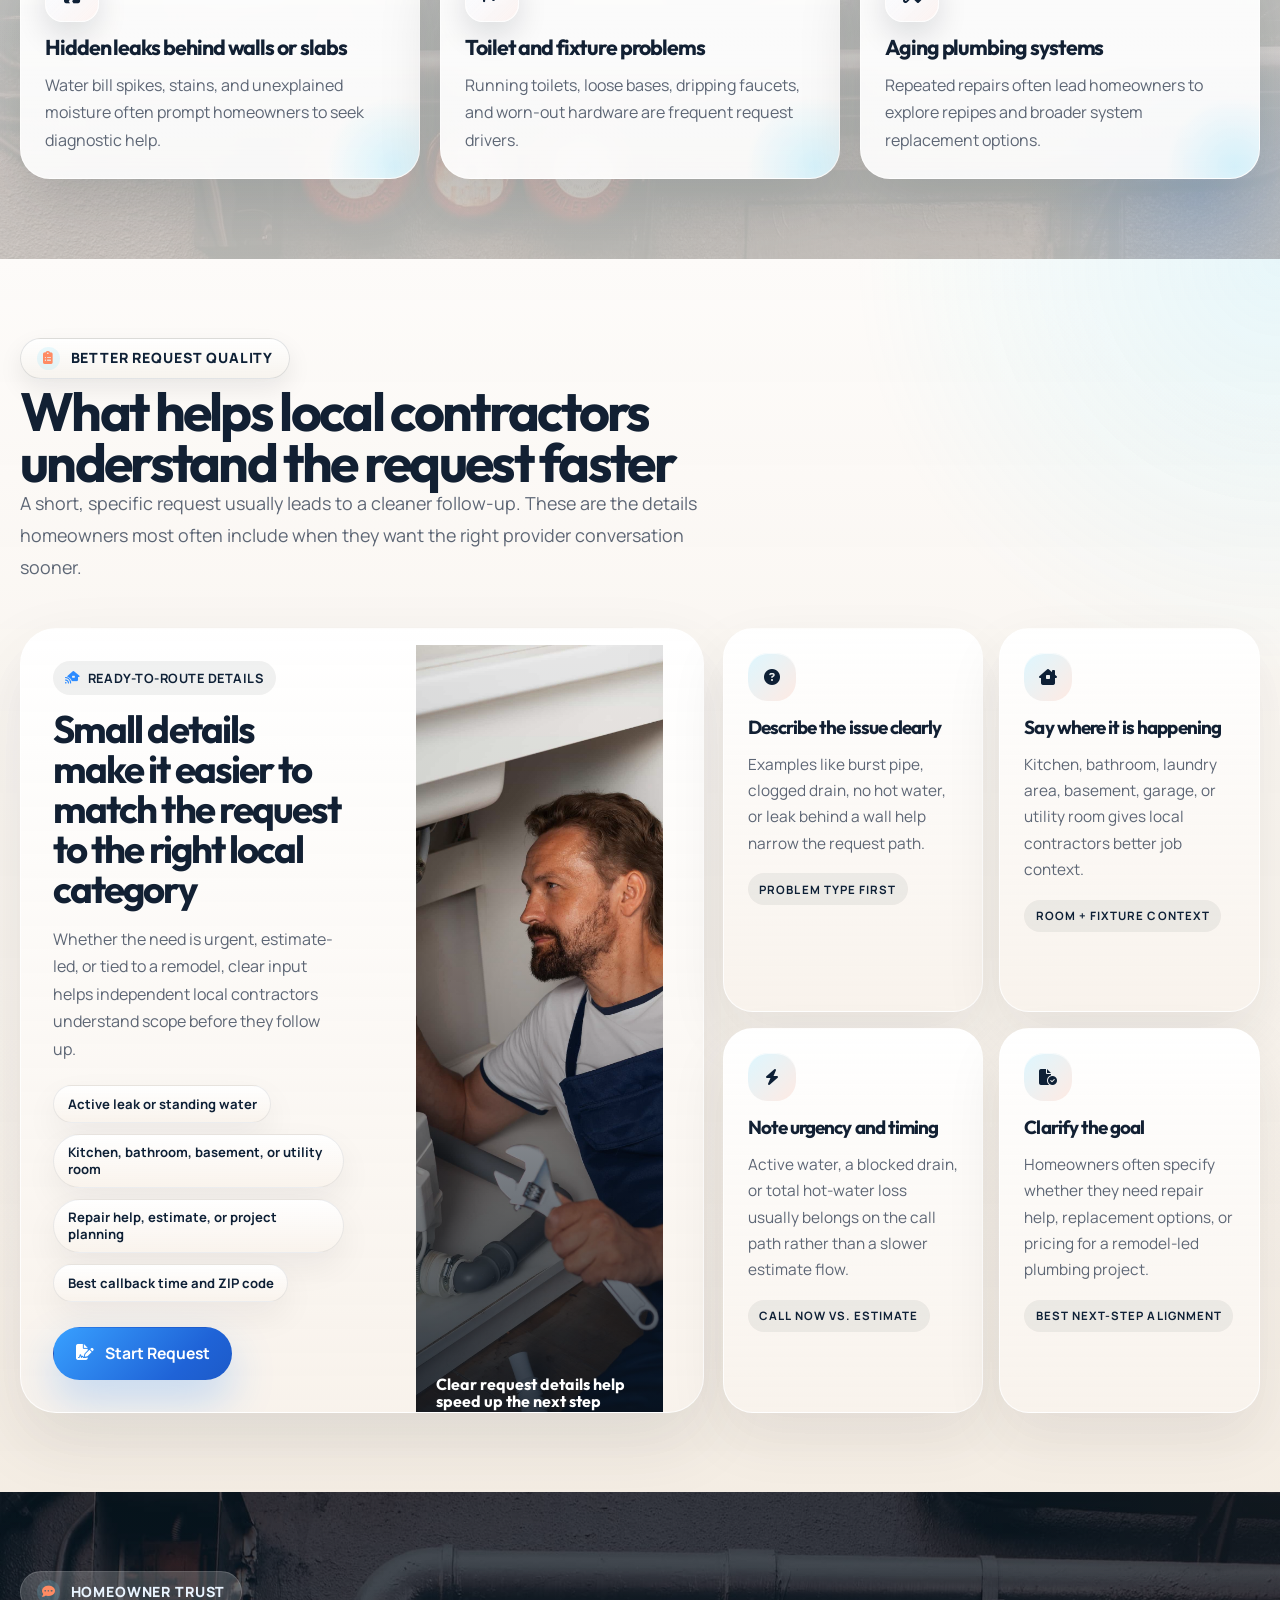
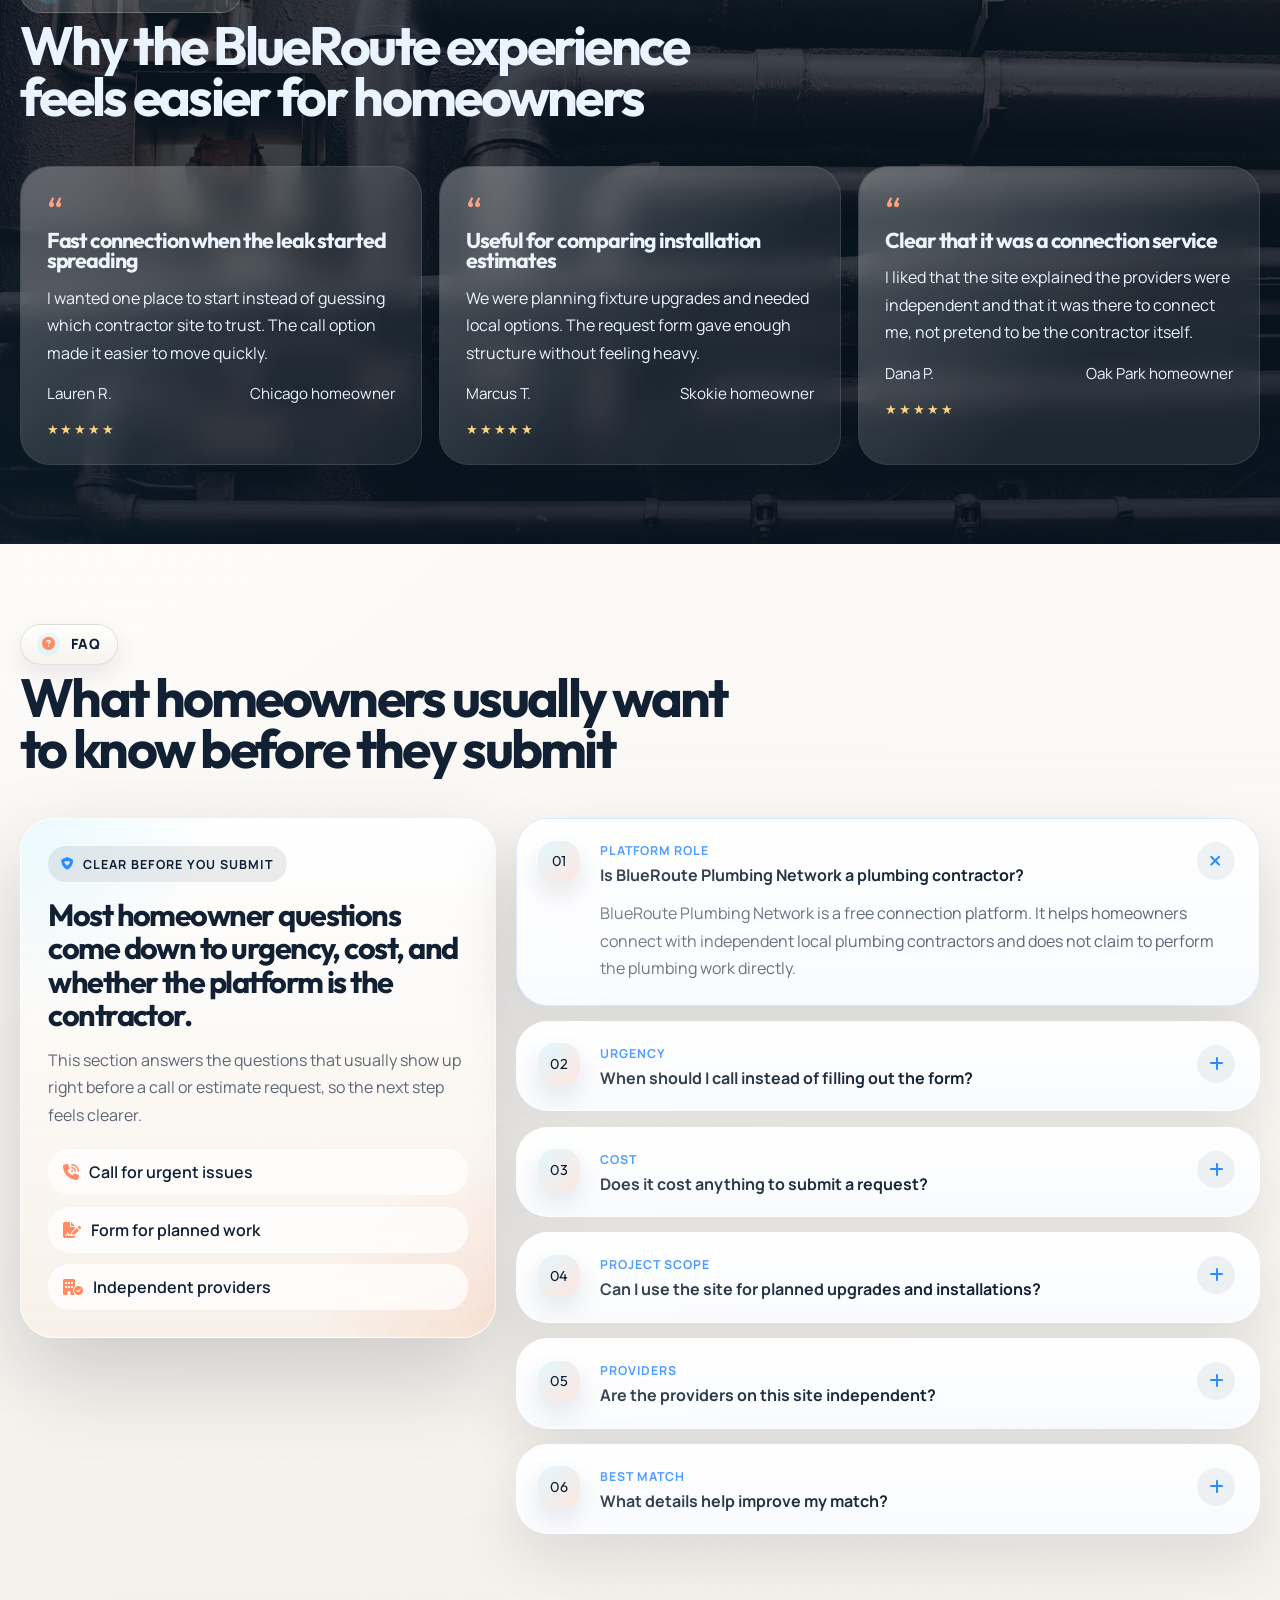
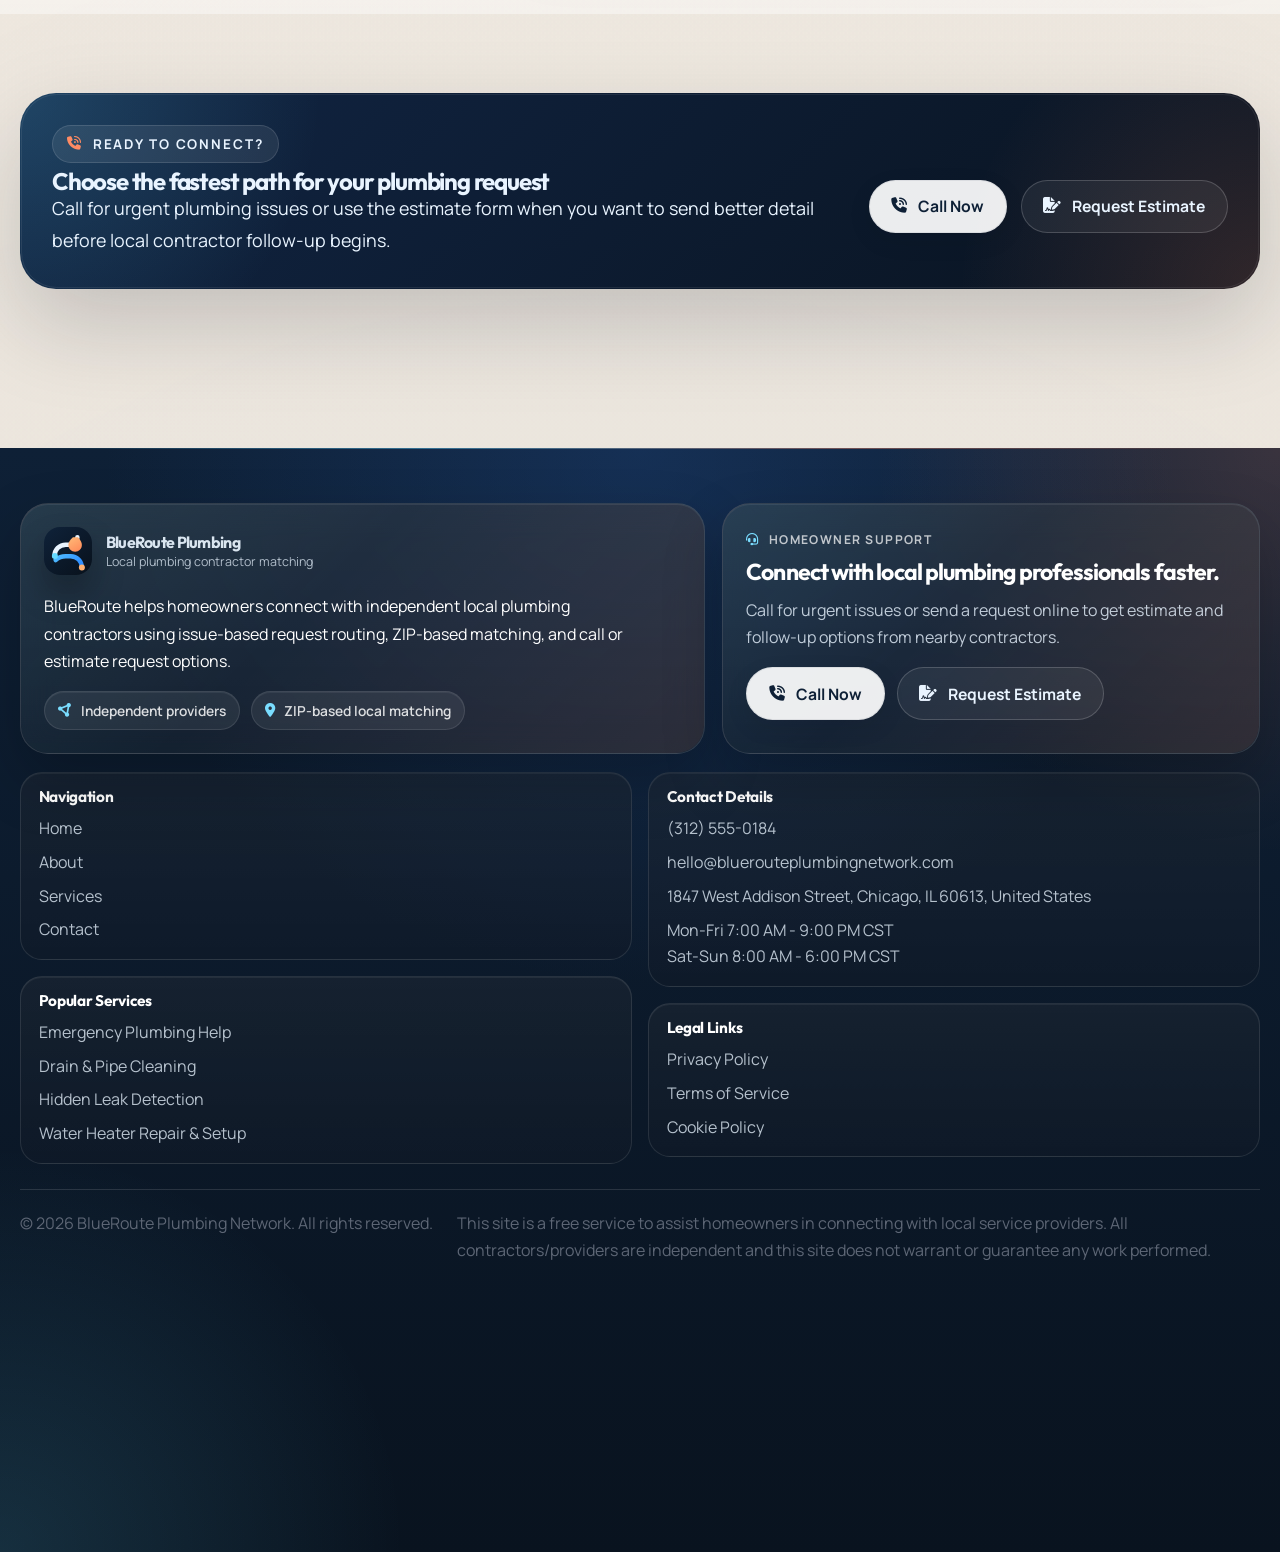
==== commit b907b829: "update" ====
--- a/index.html
+++ b/index.html
@@ -584,32 +584,32 @@
           </div>
           <div class="issue-grid">
             <article class="card reveal">
-              <div class="icon-badge"><i class="fa-solid fa-burst"></i></div>
+              <div class="icon-badge"><i class="fa-solid fa-faucet-drip"></i></div>
               <h3>Active leaks and water damage risk</h3>
               <p>Sudden leaks, pipe failures, and moisture spread are often the highest urgency categories.</p>
             </article>
             <article class="card reveal" data-delay="1">
-              <div class="icon-badge"><i class="fa-solid fa-arrows-down-to-line"></i></div>
+              <div class="icon-badge"><i class="fa-solid fa-sink"></i></div>
               <h3>Slow drains or recurring backups</h3>
               <p>Clogs and drainage issues tend to escalate when multiple fixtures are affected at once.</p>
             </article>
             <article class="card reveal" data-delay="2">
-              <div class="icon-badge"><i class="fa-solid fa-fire-flame-simple"></i></div>
+              <div class="icon-badge"><i class="fa-solid fa-temperature-half"></i></div>
               <h3>No hot water or heater trouble</h3>
               <p>Performance drops, no hot water, or visible moisture around a unit often lead to quick estimate requests.</p>
             </article>
             <article class="card reveal">
-              <div class="icon-badge"><i class="fa-solid fa-magnifying-glass"></i></div>
+              <div class="icon-badge"><i class="fa-solid fa-house-crack"></i></div>
               <h3>Hidden leaks behind walls or slabs</h3>
               <p>Water bill spikes, stains, and unexplained moisture often prompt homeowners to seek diagnostic help.</p>
             </article>
             <article class="card reveal" data-delay="1">
-              <div class="icon-badge"><i class="fa-solid fa-toilet"></i></div>
+              <div class="icon-badge"><i class="fa-solid fa-shower"></i></div>
               <h3>Toilet and fixture problems</h3>
               <p>Running toilets, loose bases, dripping faucets, and worn-out hardware are frequent request drivers.</p>
             </article>
             <article class="card reveal" data-delay="2">
-              <div class="icon-badge"><i class="fa-solid fa-house-medical"></i></div>
+              <div class="icon-badge"><i class="fa-solid fa-screwdriver-wrench"></i></div>
               <h3>Aging plumbing systems</h3>
               <p>Repeated repairs often lead homeowners to explore repipes and broader system replacement options.</p>
             </article>
--- a/css/main.css
+++ b/css/main.css
@@ -2171,7 +2171,8 @@
 
 @media (max-width: 980px) {
   body.menu-open {
-    overflow: hidden;
+    overflow: auto;
+    overscroll-behavior: auto;
   }
 
   .floating-estimate-button {
@@ -2183,7 +2184,7 @@
   }
 
   .site-header {
-    padding-top: 0.75rem;
+    padding-top: 1rem;
   }
 
   .header-shell {
@@ -2196,6 +2197,8 @@
   .site-nav {
     position: fixed;
     inset: 0;
+    height: 100dvh;
+    min-height: 100dvh;
     z-index: 90;
     display: grid;
     justify-items: stretch;
@@ -2234,10 +2237,10 @@
     flex-direction: column;
     align-items: stretch;
     gap: 0.45rem;
-    max-height: none;
+    max-height: 100dvh;
     overflow-x: hidden;
     overflow-y: auto;
-    overscroll-behavior-y: contain;
+    overscroll-behavior-y: auto;
     -webkit-overflow-scrolling: touch;
     touch-action: pan-y;
     padding:
@@ -2498,7 +2501,7 @@
   }
 
   .site-header {
-    padding-top: 0.55rem;
+    padding-top: 1rem;
   }
 
   .header-shell {
@@ -3050,16 +3053,21 @@
   .service-page .service-process-grid {
     grid-template-columns: none;
     grid-auto-flow: column;
-    grid-auto-columns: minmax(16rem, 82%);
-    gap: 0.85rem;
+    grid-auto-columns: minmax(16rem, 84%);
+    gap: 1rem;
     overflow-x: auto;
-    padding: 0.05rem 0.32rem 0.5rem 0.05rem;
+    overflow-y: hidden;
+    padding: 0.08rem 0.7rem 0.7rem 0.08rem;
     scroll-snap-type: x mandatory;
-    scroll-padding-inline: 0.05rem;
+    scroll-padding-inline: 0.4rem;
     scrollbar-width: none;
     -webkit-overflow-scrolling: touch;
     overscroll-behavior-x: contain;
-    touch-action: pan-x;
+    touch-action: auto;
+  }
+
+  .service-page .issue-grid {
+    grid-auto-columns: minmax(16rem, 87%);
   }
 
   .service-page .issue-grid::-webkit-scrollbar,
@@ -3073,7 +3081,13 @@
   .service-page .service-process-grid > * {
     min-height: 100%;
     scroll-snap-align: start;
-    scroll-snap-stop: always;
+    scroll-snap-stop: normal;
+  }
+
+  .service-page .issue-grid.is-touch-dragging,
+  .service-page .benefit-grid.is-touch-dragging,
+  .service-page .service-process-grid.is-touch-dragging {
+    scroll-snap-type: none;
   }
 }
 
--- a/css/home.css
+++ b/css/home.css
@@ -853,7 +853,7 @@
 
 .home-page .service-carousel__track > .card--service {
   scroll-snap-align: start;
-  scroll-snap-stop: always;
+  scroll-snap-stop: normal;
 }
 
 .home-page .service-carousel__footer {
@@ -2317,14 +2317,28 @@
   }
 
   .home-page .service-carousel__track.service-grid {
-    grid-auto-columns: 84%;
-    gap: 1rem;
+    grid-auto-columns: minmax(17rem, 86%);
+    gap: 0.95rem;
   }
 
   .home-page .service-carousel__viewport {
-    padding-bottom: 0.65rem;
+    padding: 0.08rem 0.7rem 0.9rem 0.08rem;
+    margin: 0 -0.45rem 0 0;
+    scroll-behavior: auto;
+    scroll-padding-inline: 0.4rem;
+    -webkit-overflow-scrolling: touch;
+    overscroll-behavior-y: auto;
     overscroll-behavior-x: contain;
-    touch-action: pan-x;
+    touch-action: auto;
+    scroll-snap-type: x mandatory;
+  }
+
+  .home-page .service-carousel__viewport.is-mobile-mode {
+    cursor: auto;
+  }
+
+  .home-page .service-carousel__viewport.is-mobile-mode.is-dragging {
+    scroll-snap-type: x mandatory;
   }
 
   .storyboard-feature__copy,
@@ -2396,16 +2410,17 @@
   .home-issues-section .issue-grid {
     grid-template-columns: none;
     grid-auto-flow: column;
-    grid-auto-columns: minmax(16.8rem, 82%);
-    gap: 0.95rem;
+    grid-auto-columns: minmax(16.8rem, 84%);
+    gap: 1rem;
     overflow-x: auto;
-    padding: 0.05rem 0.35rem 0.5rem 0.05rem;
+    overflow-y: hidden;
+    padding: 0.08rem 0.7rem 0.7rem 0.08rem;
     scroll-snap-type: x mandatory;
-    scroll-padding-inline: 0.05rem;
+    scroll-padding-inline: 0.4rem;
     scrollbar-width: none;
     -webkit-overflow-scrolling: touch;
     overscroll-behavior-x: contain;
-    touch-action: pan-x;
+    touch-action: auto;
   }
 
   .home-issues-section .issue-grid::-webkit-scrollbar {
@@ -2415,7 +2430,11 @@
   .home-issues-section .issue-grid > * {
     min-height: 100%;
     scroll-snap-align: start;
-    scroll-snap-stop: always;
+    scroll-snap-stop: normal;
+  }
+
+  .home-issues-section .issue-grid.is-touch-dragging {
+    scroll-snap-type: none;
   }
 
   .home-issues-section .card {
@@ -2451,16 +2470,17 @@
   .home-page .stats-grid {
     grid-template-columns: none;
     grid-auto-flow: column;
-    grid-auto-columns: minmax(16.5rem, 82%);
-    gap: 0.95rem;
+    grid-auto-columns: minmax(16.5rem, 84%);
+    gap: 1rem;
     overflow-x: auto;
-    padding: 0.05rem 0.35rem 0.5rem 0.05rem;
+    overflow-y: hidden;
+    padding: 0.08rem 0.7rem 0.7rem 0.08rem;
     scroll-snap-type: x mandatory;
-    scroll-padding-inline: 0.05rem;
+    scroll-padding-inline: 0.4rem;
     scrollbar-width: none;
     -webkit-overflow-scrolling: touch;
     overscroll-behavior-x: contain;
-    touch-action: pan-x;
+    touch-action: auto;
   }
 
   .home-page .stats-grid::-webkit-scrollbar {
@@ -2470,7 +2490,11 @@
   .home-page .stats-grid > * {
     min-height: 100%;
     scroll-snap-align: start;
-    scroll-snap-stop: always;
+    scroll-snap-stop: normal;
+  }
+
+  .home-page .stats-grid.is-touch-dragging {
+    scroll-snap-type: none;
   }
 
   .home-page .faq-list--showcase .faq-item::after {
@@ -2575,7 +2599,7 @@
   }
 
   .home-issues-section .issue-grid {
-    grid-auto-columns: 86%;
+    grid-auto-columns: 87%;
   }
 
   .home-page .stats-grid {
